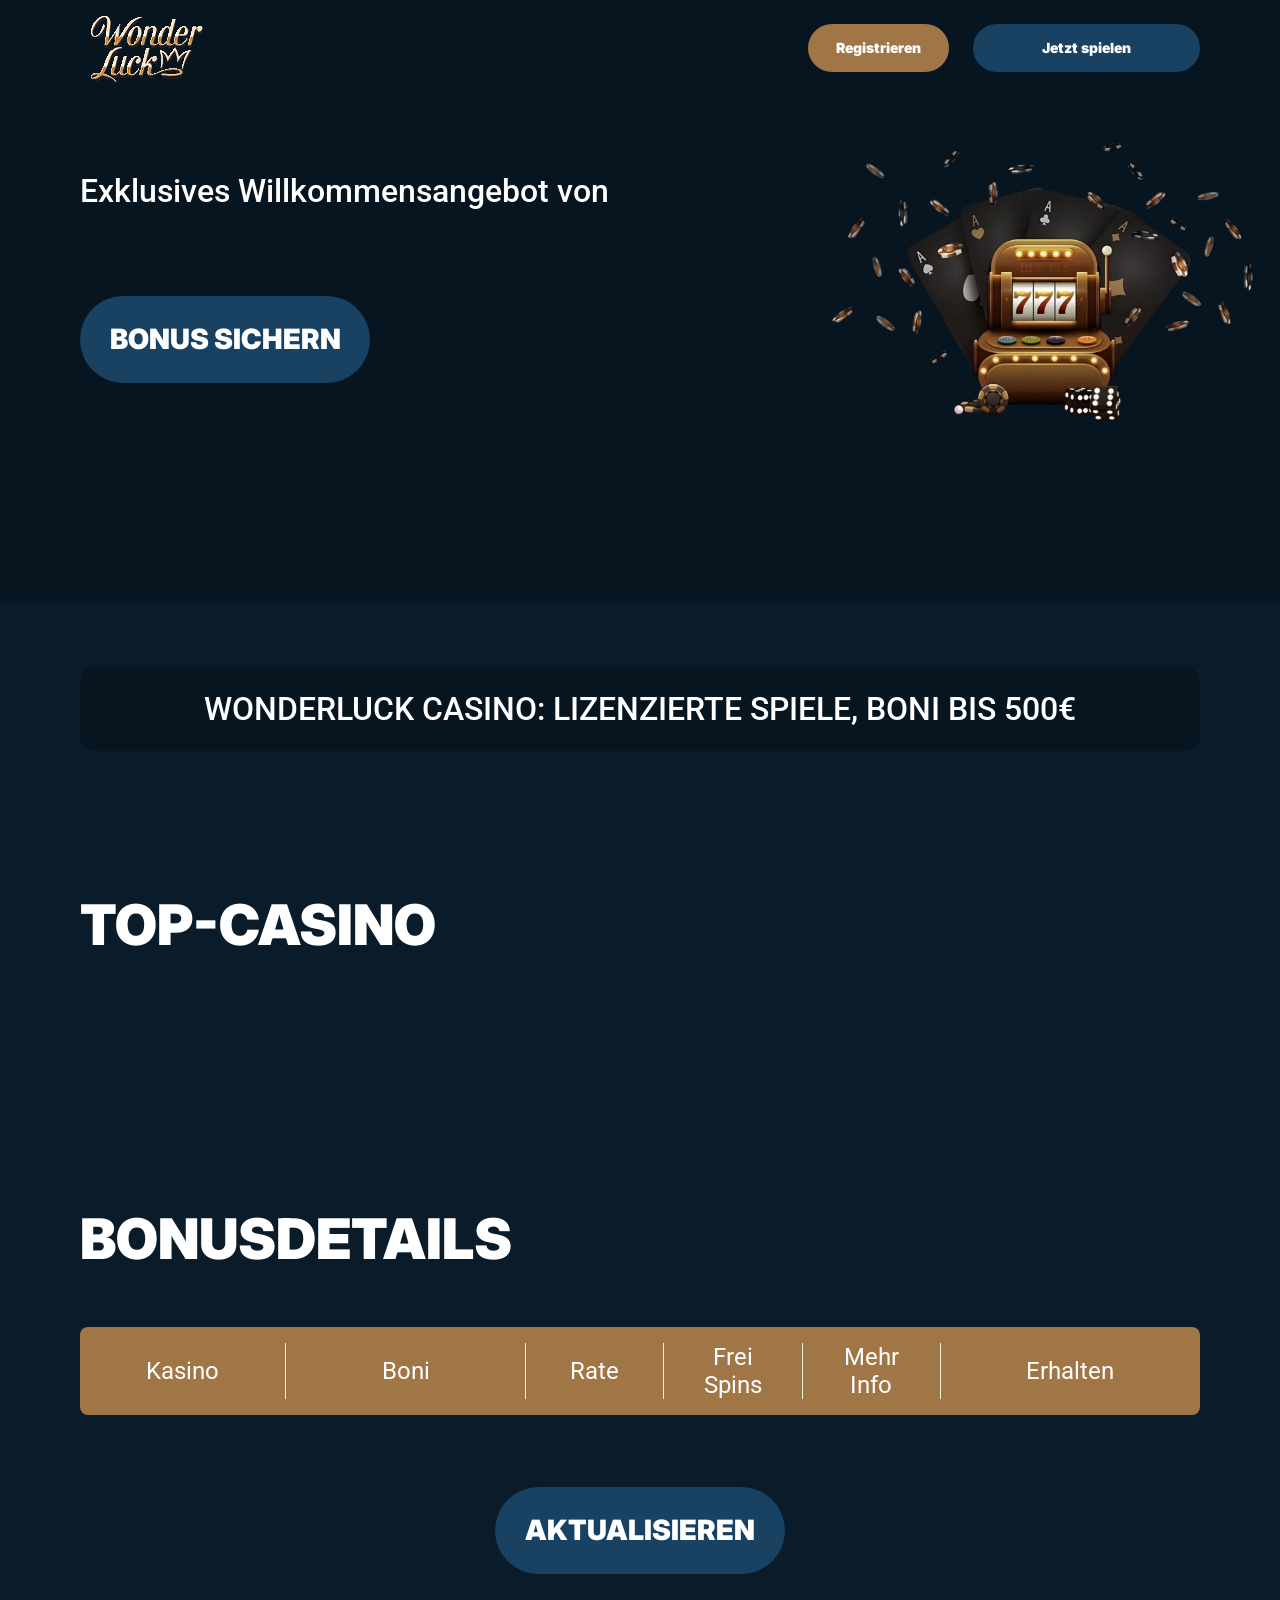
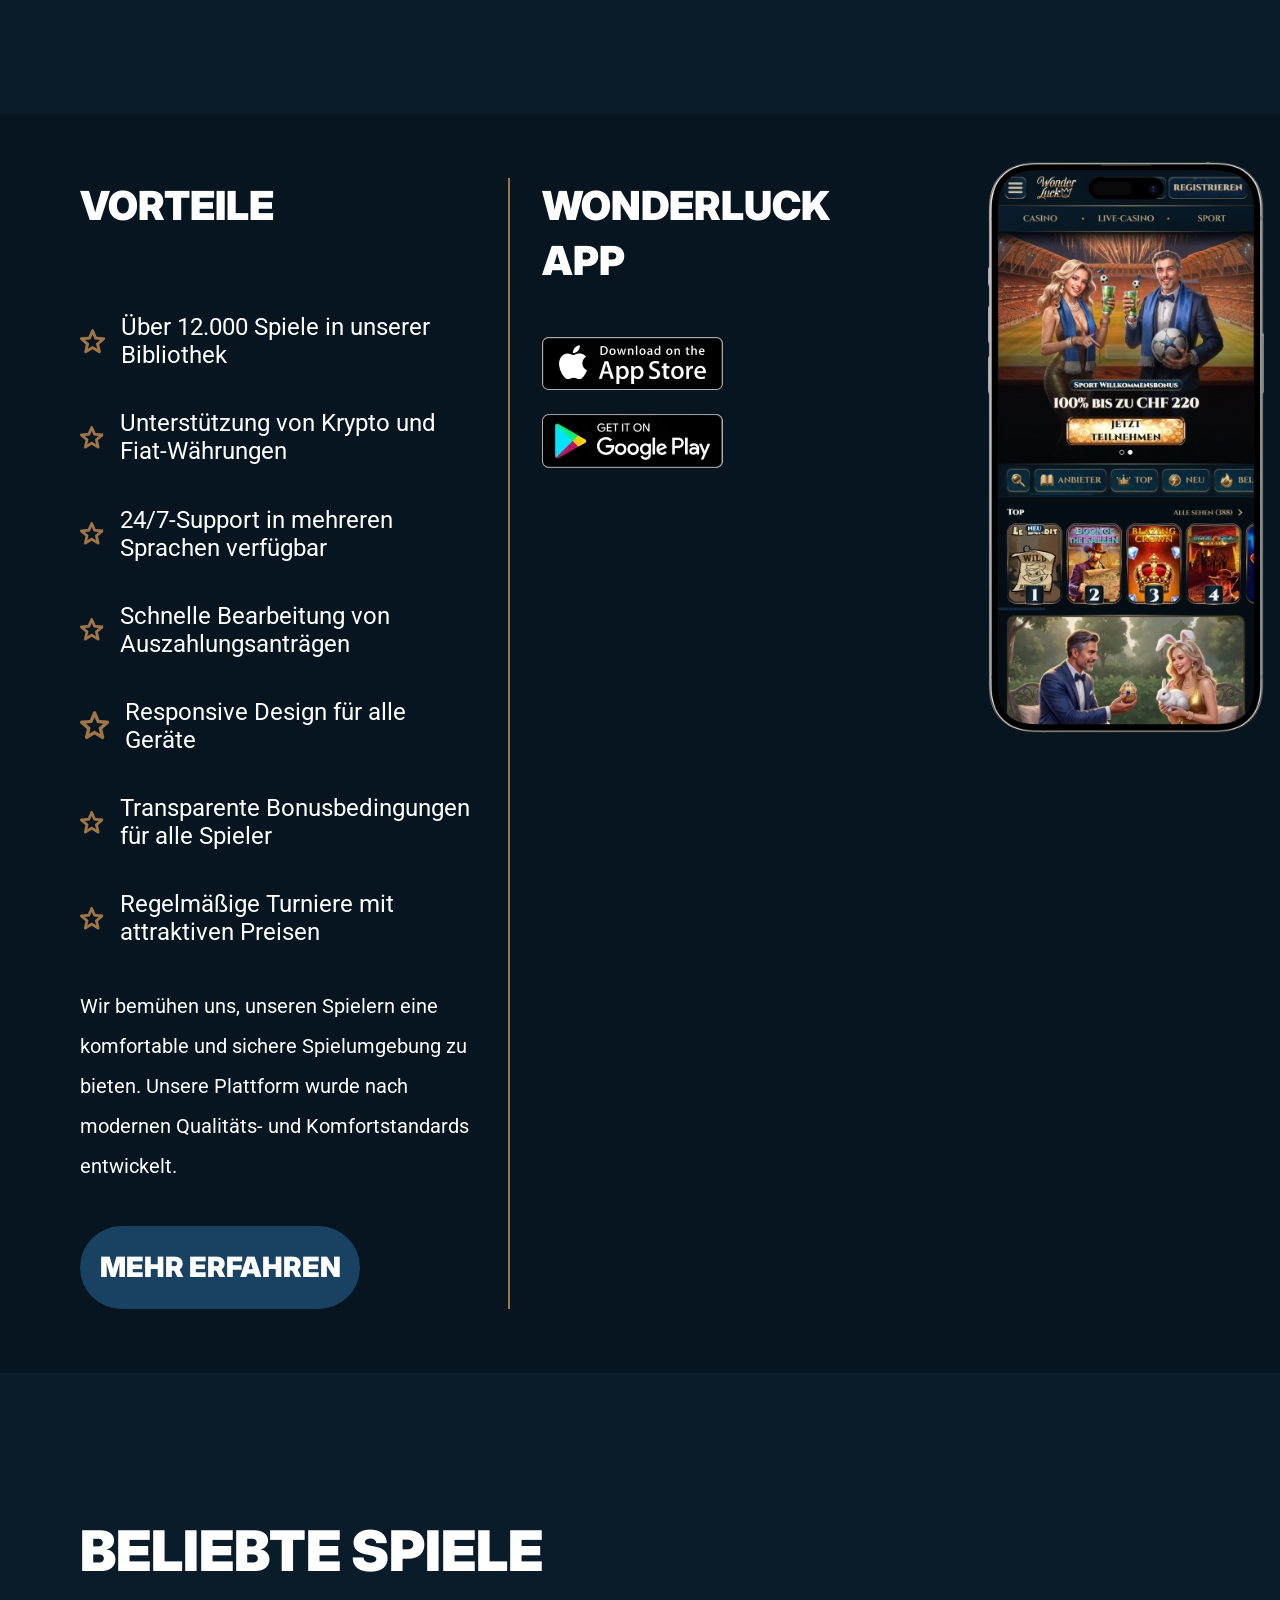
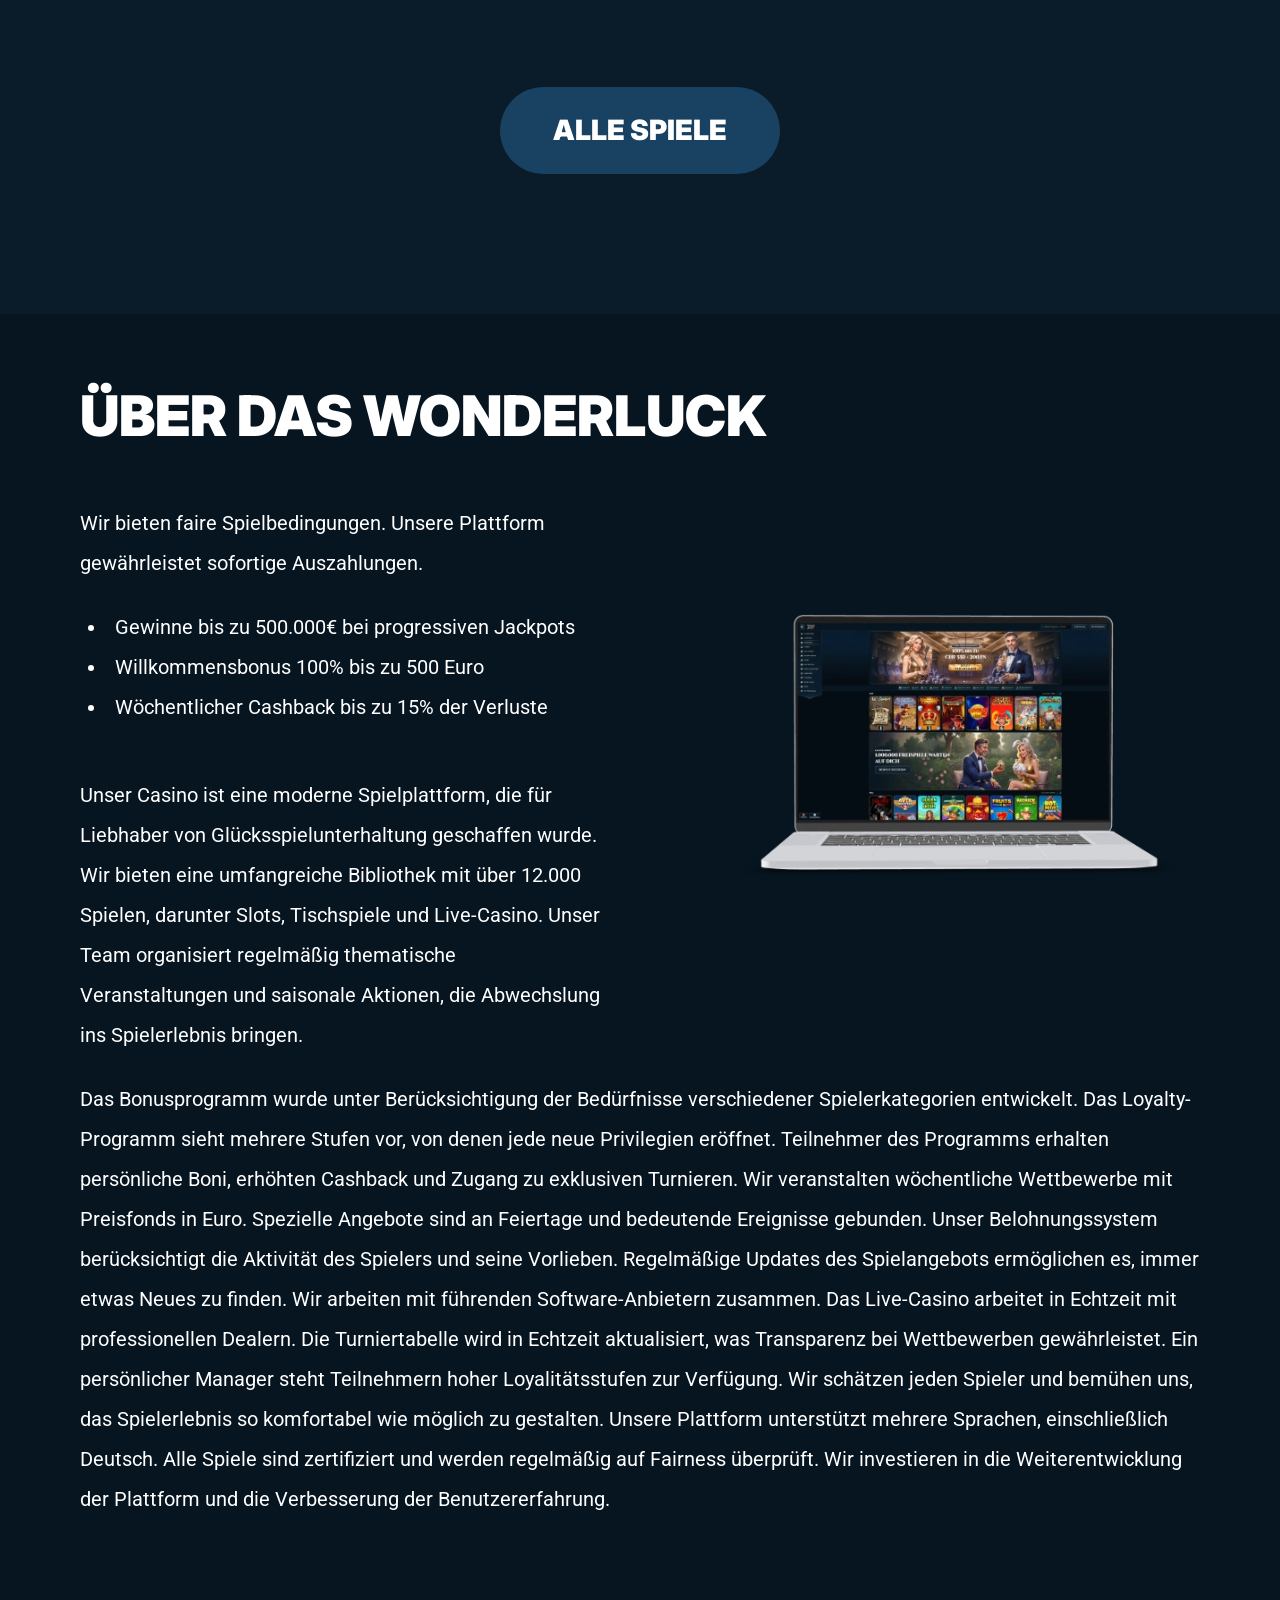
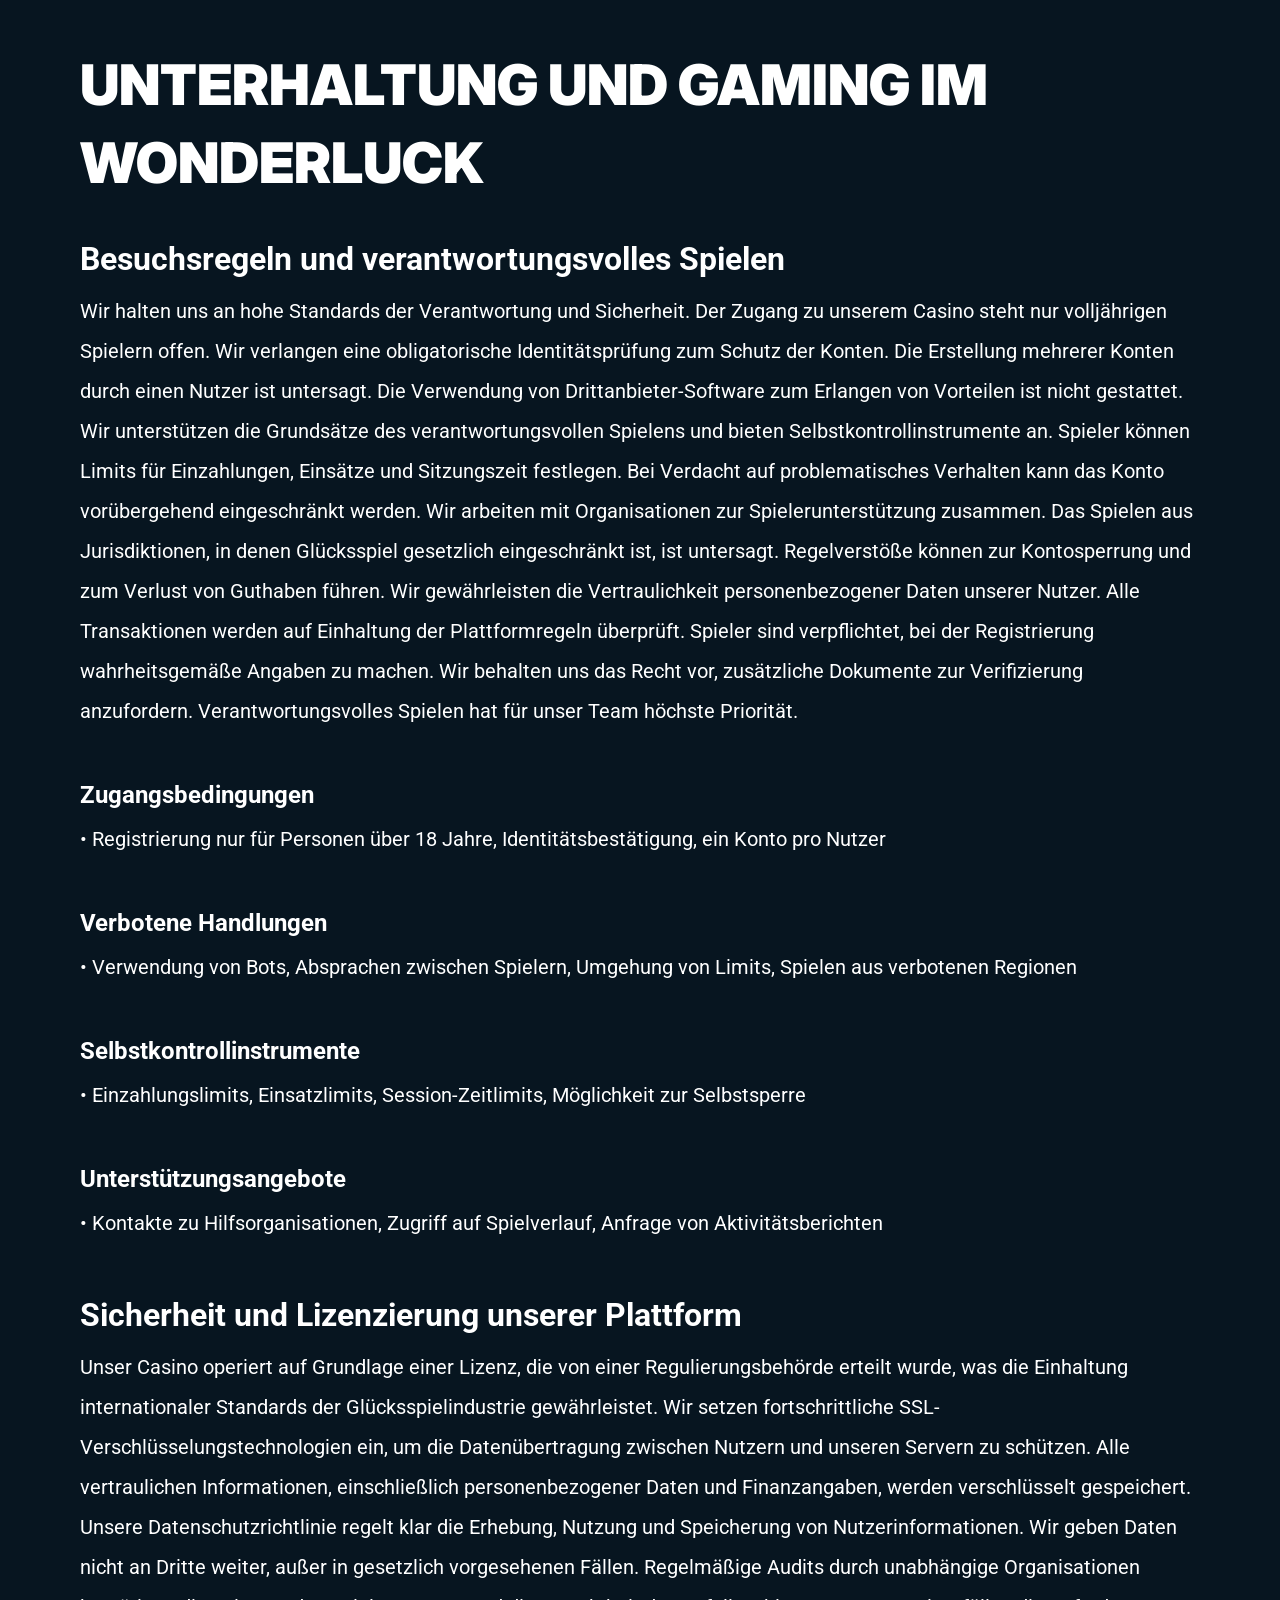
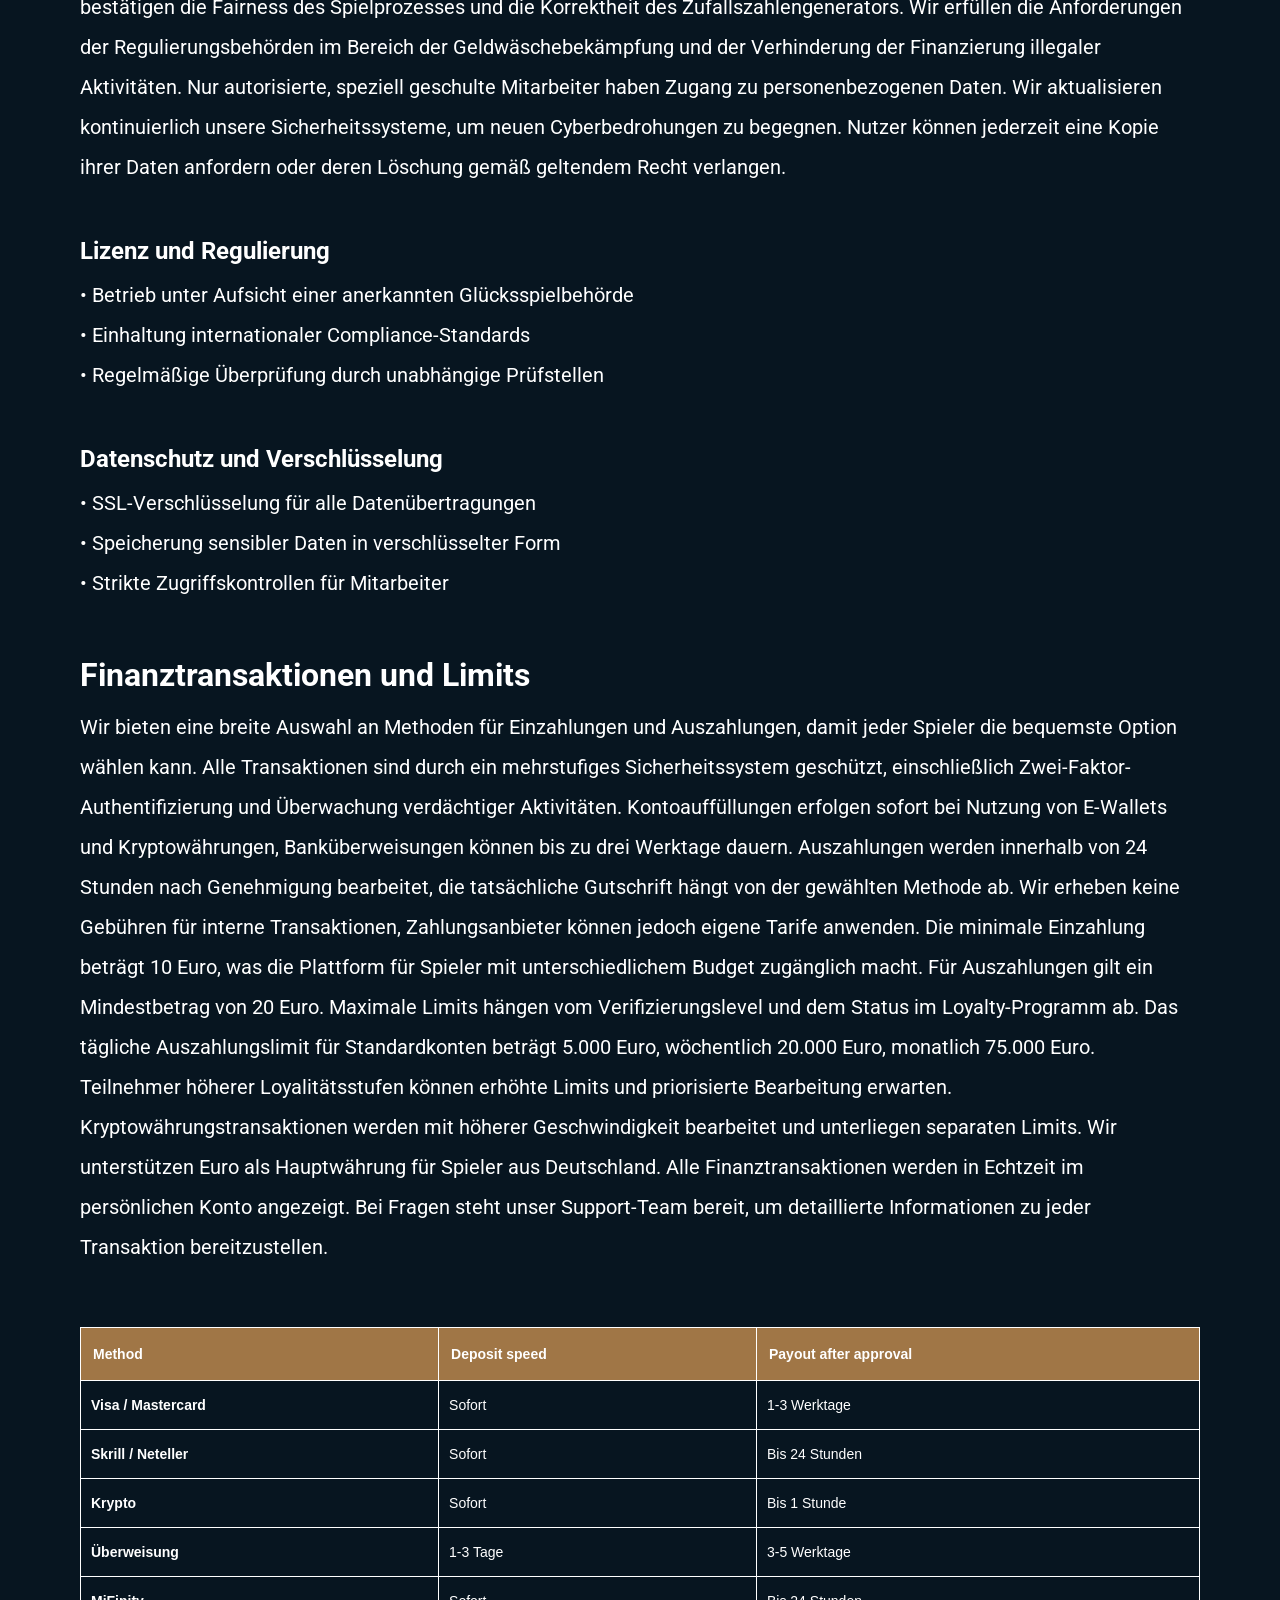
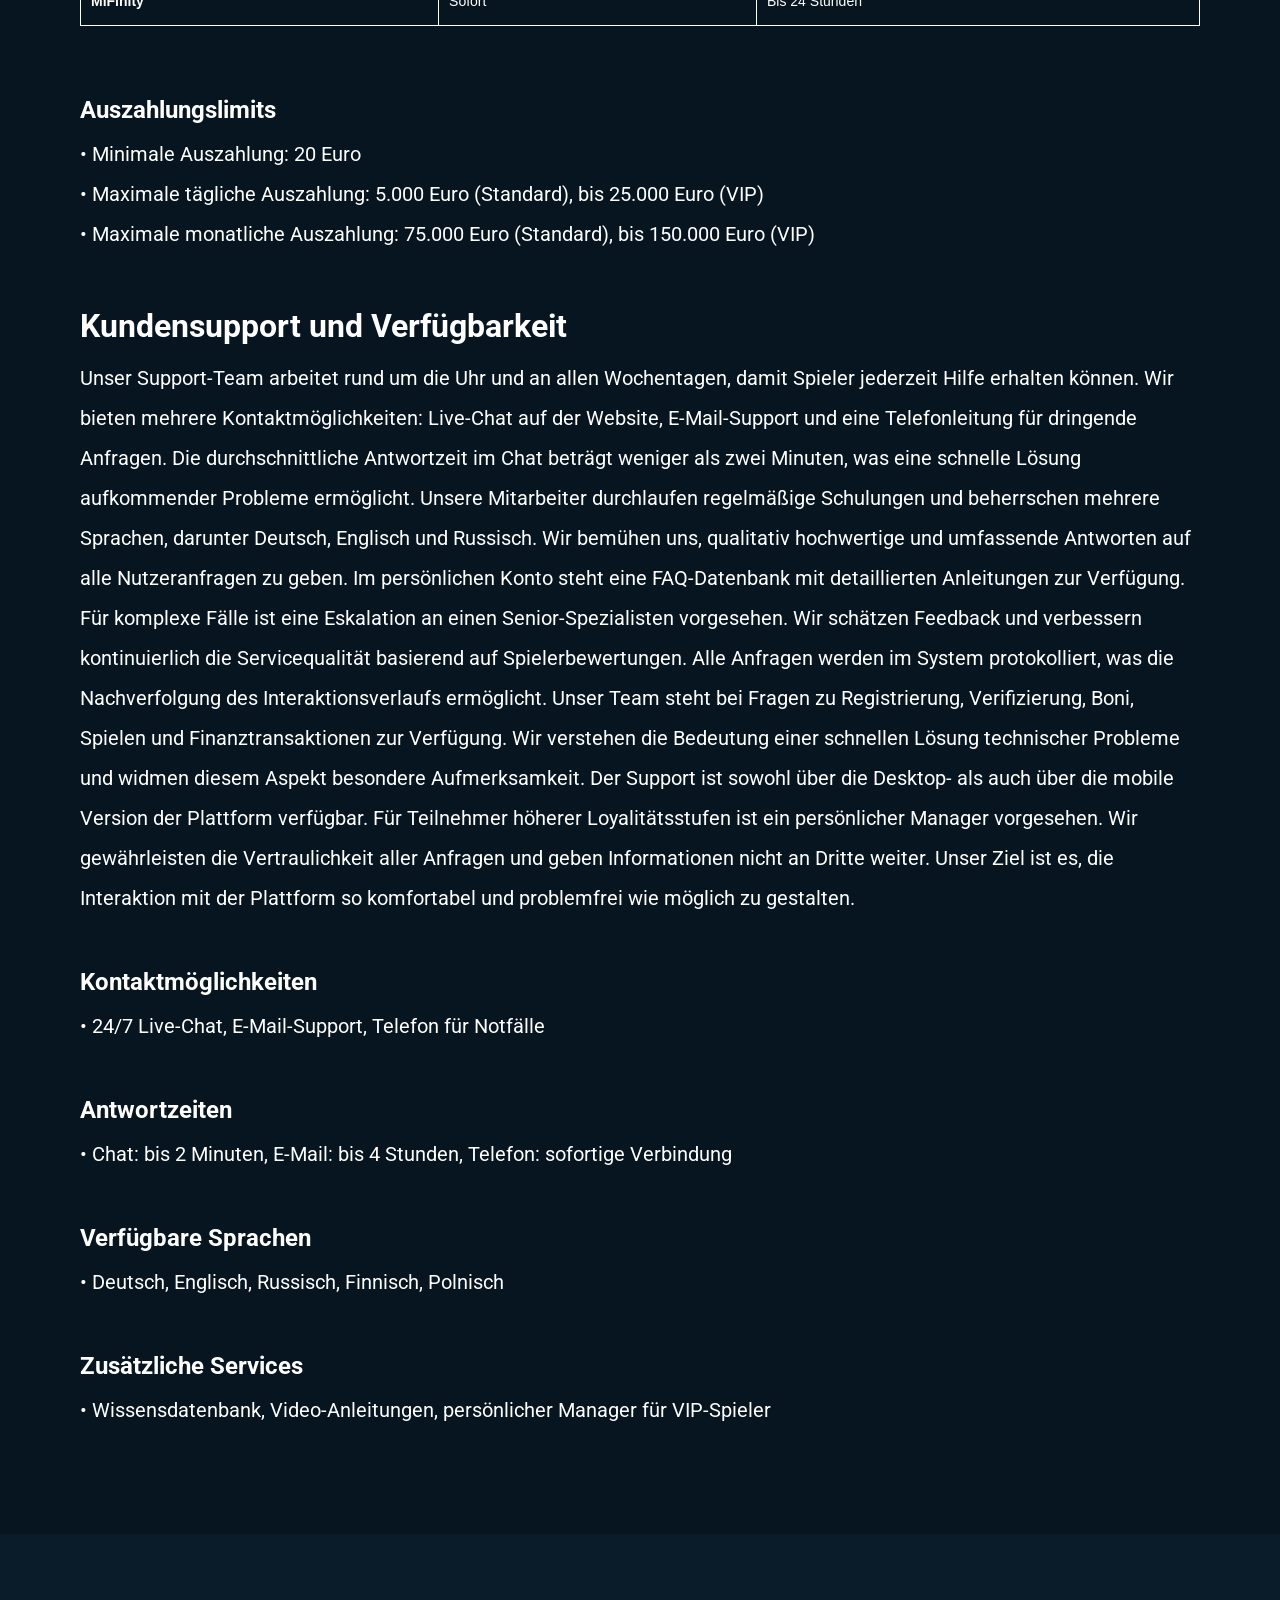
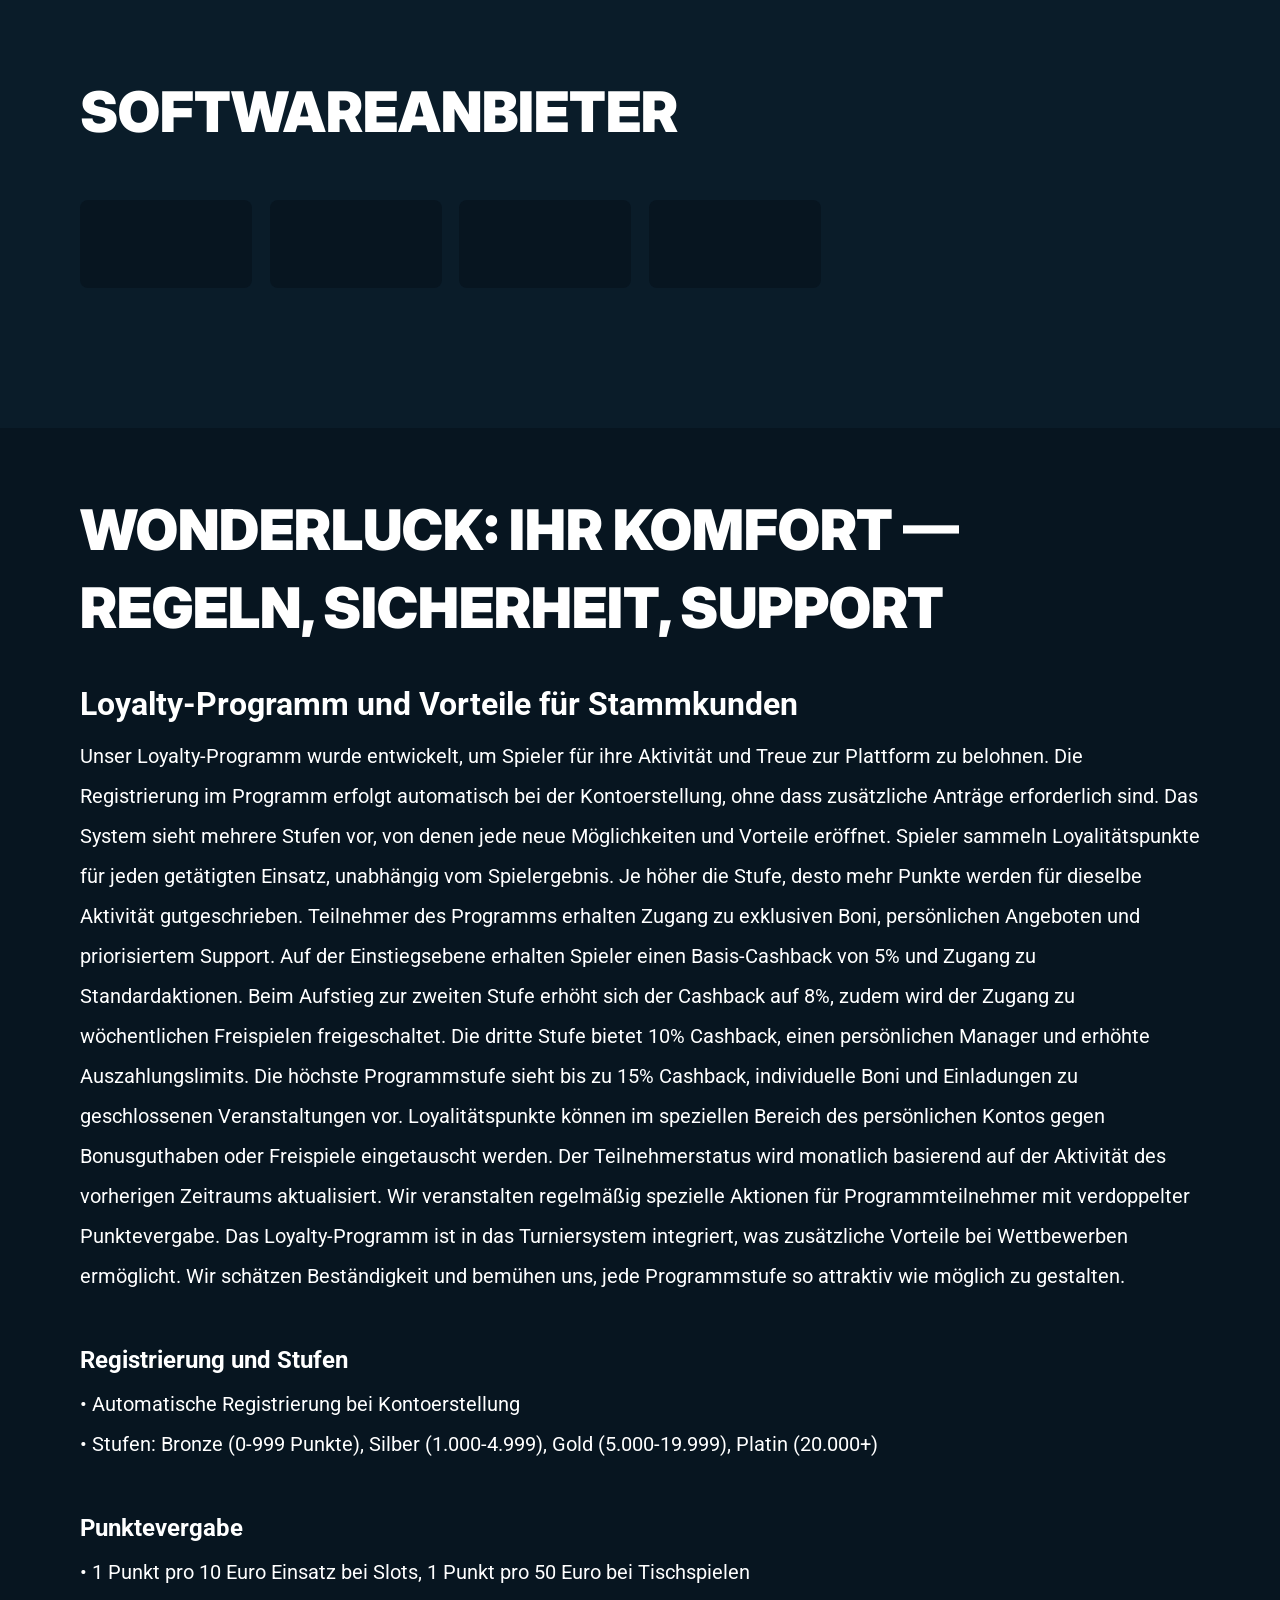
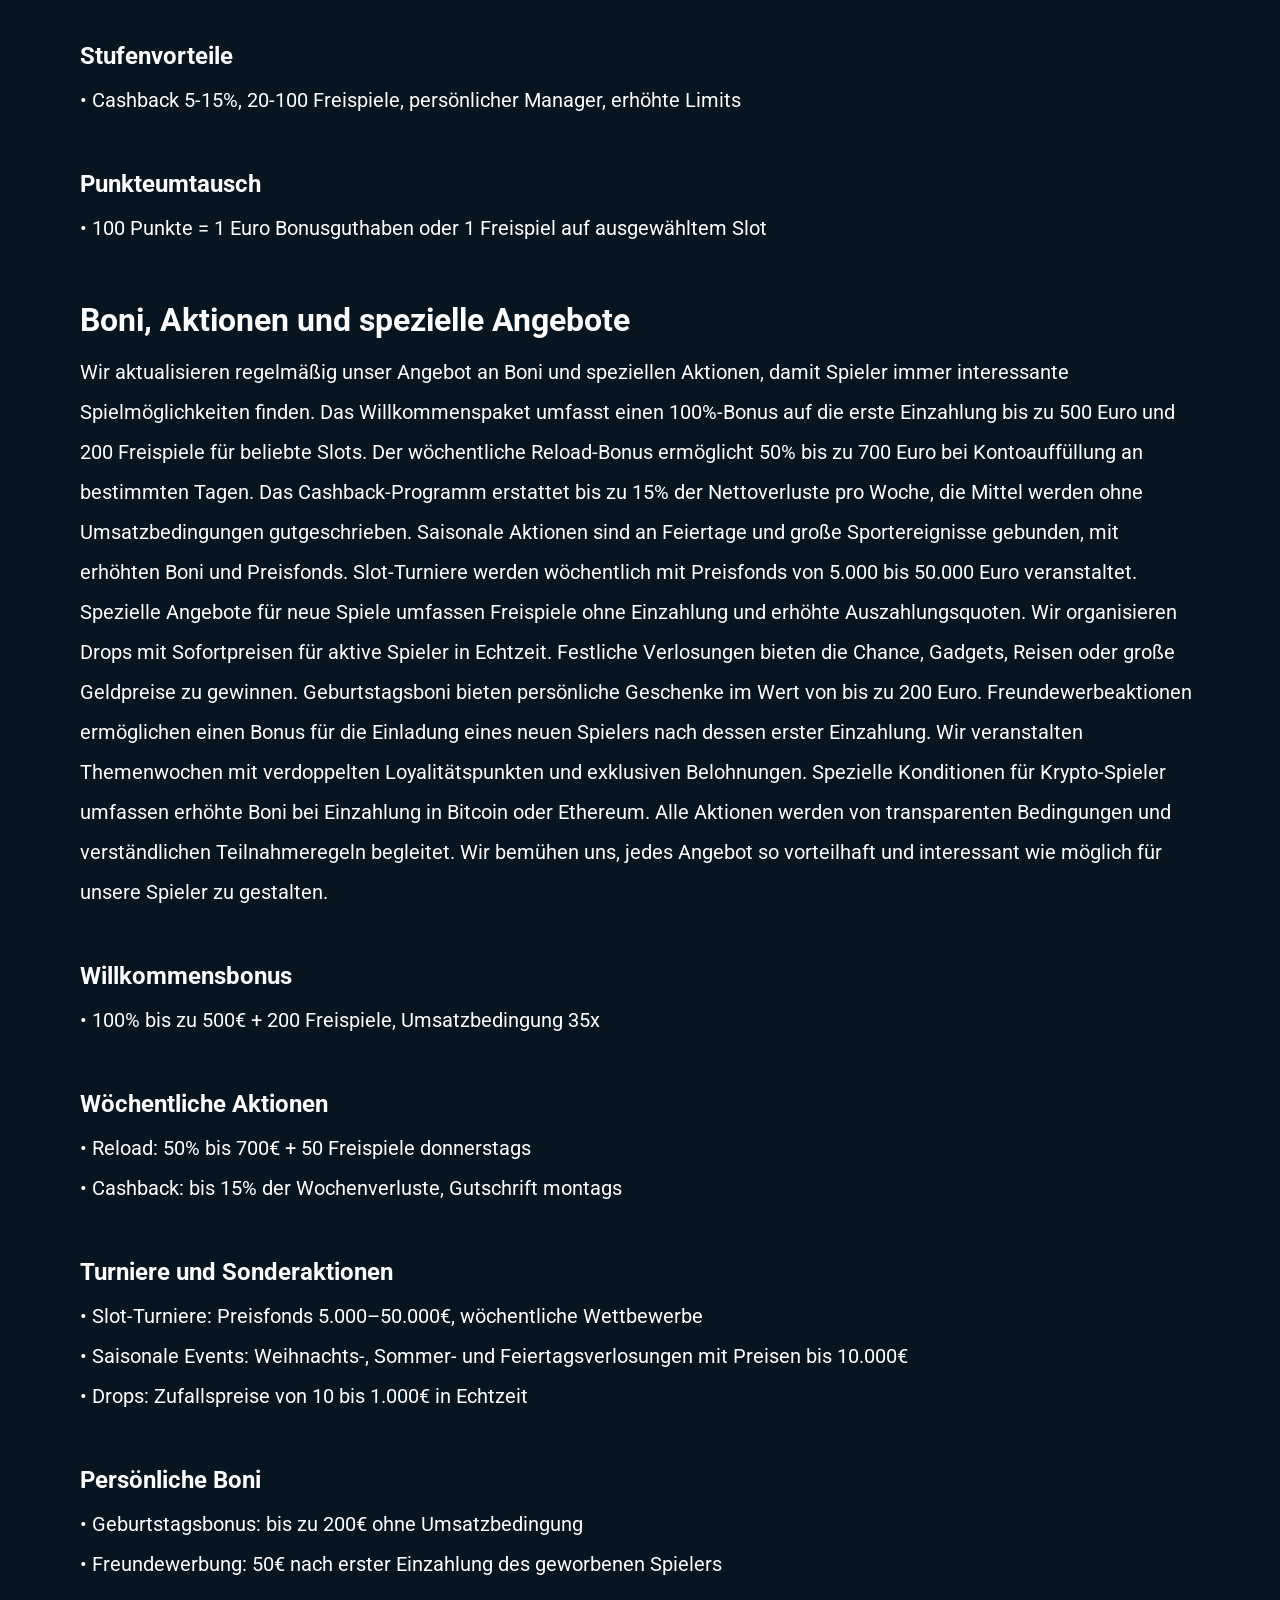
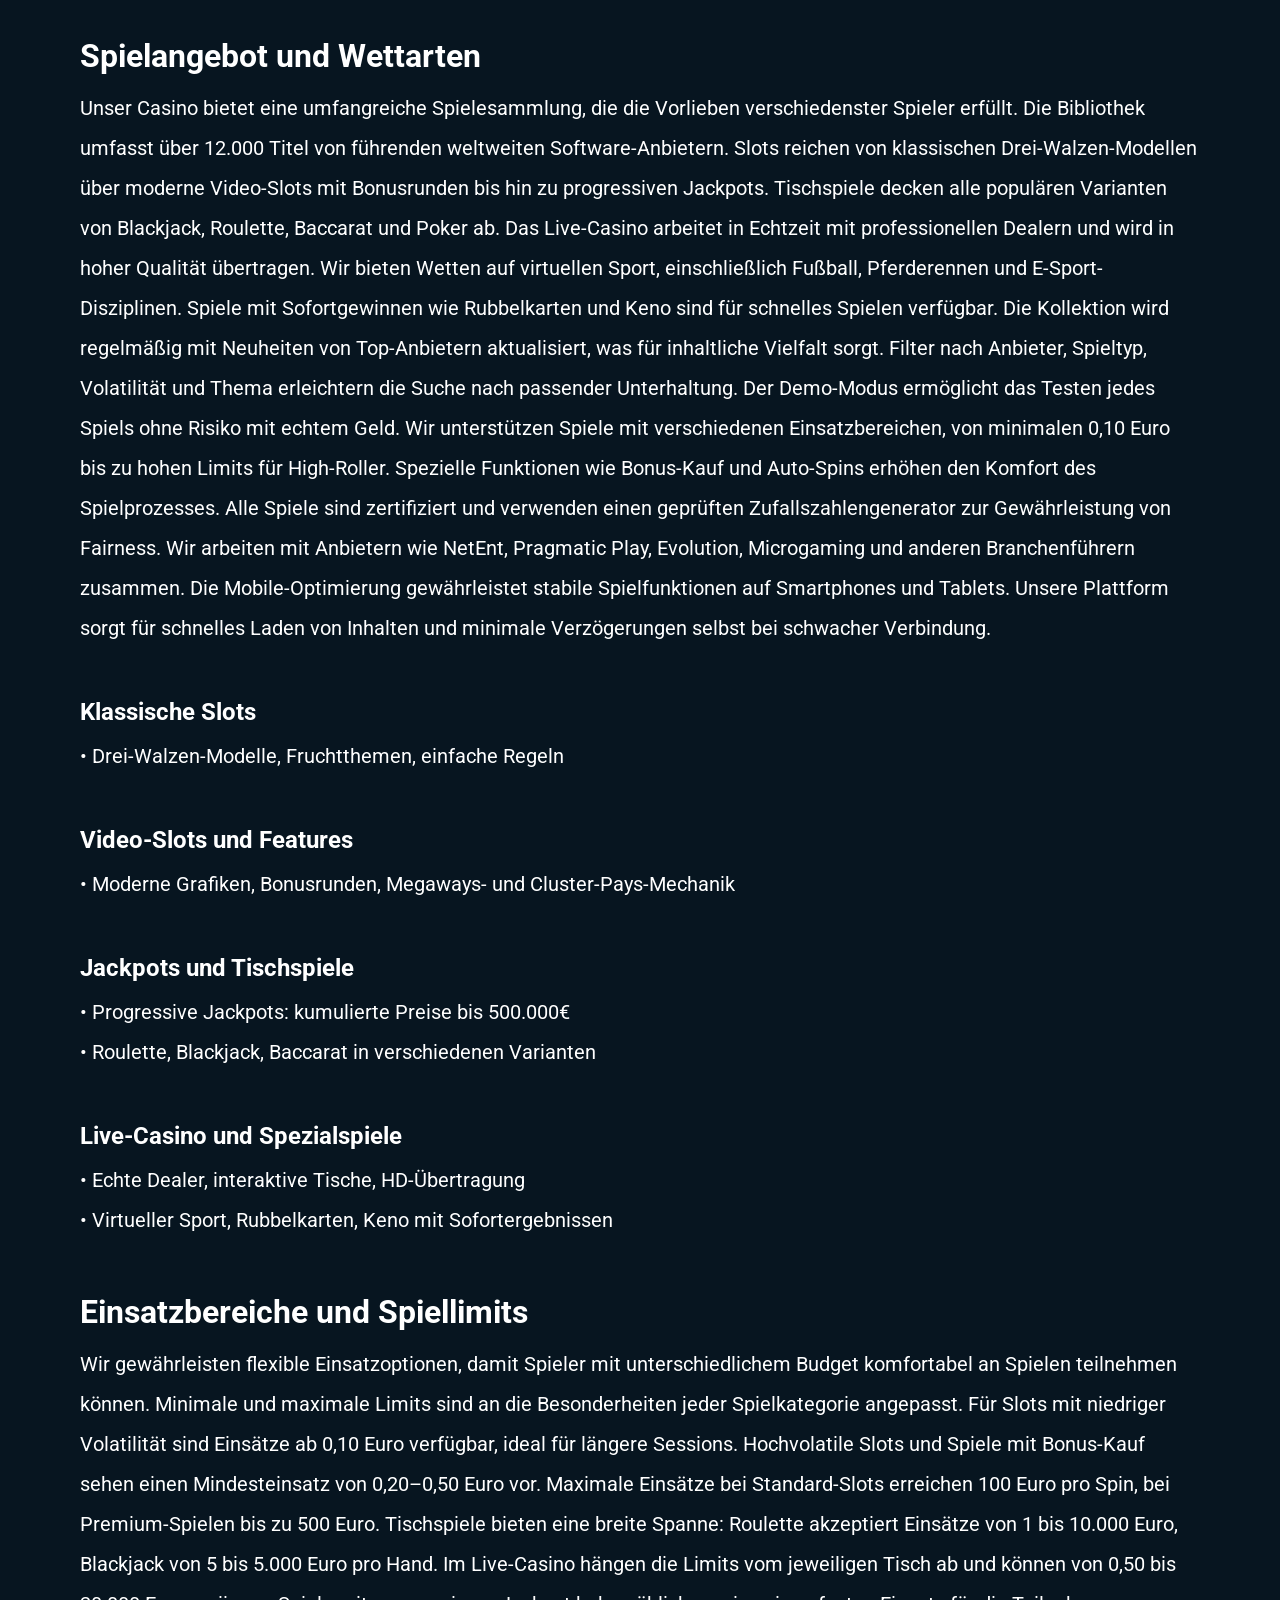
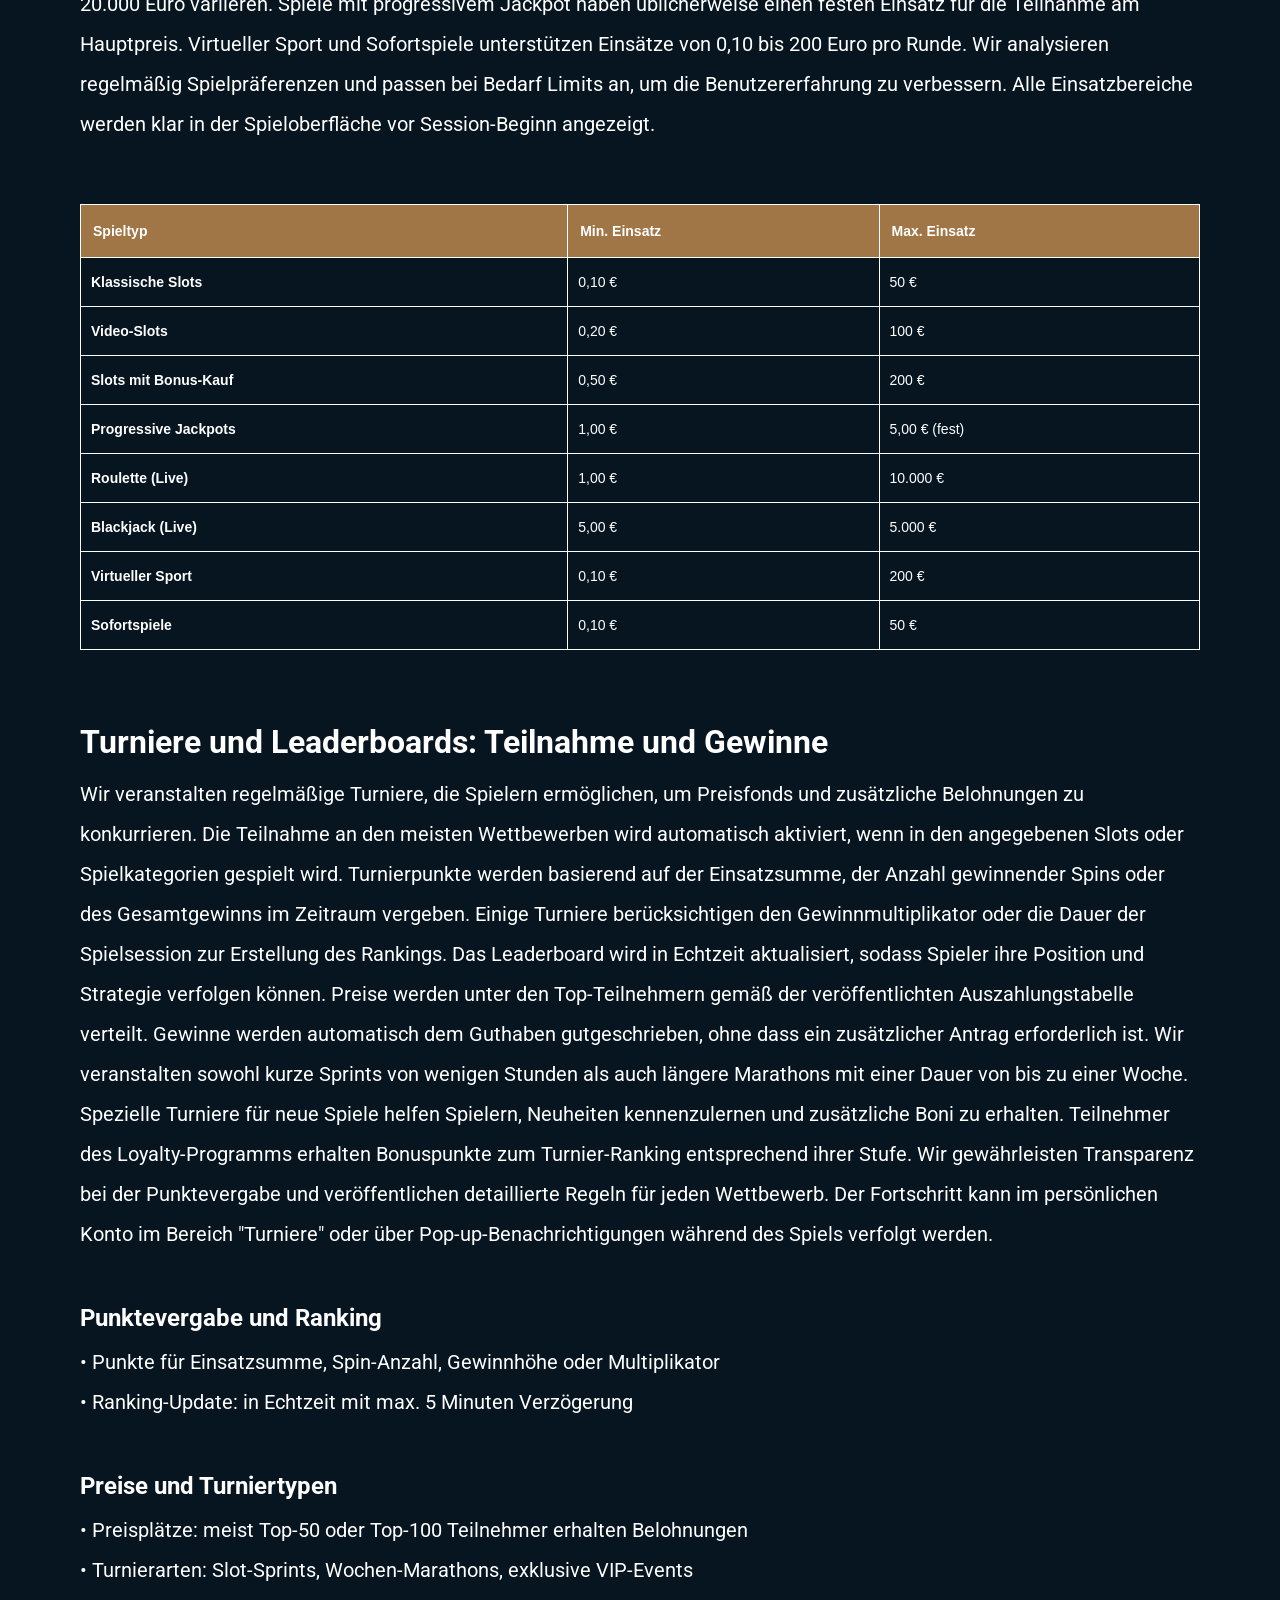
==== index.html @ b124c5d9 "Site update" ====
<!DOCTYPE html>
<html lang="de-DE">

<head>
    <meta charset="utf-8">

    <script src="./index.js"></script>

    <link rel="manifest" href="./manifest.json">

    <link rel="preconnect" href="https://fonts.googleapis.com" />
    <link rel="preconnect" href="https://fonts.gstatic.com" crossorigin />

    <!-- Google Fonts -->
    <link
            href="https://fonts.googleapis.com/css2?family=Inter:wght@300;400;500;600;700&display=swap"
            rel="stylesheet"
    />
    <!-- Google Fonts -->

    <!-- Google Fonts -->
    <link
            href="https://fonts.googleapis.com/css2?family=Roboto:wght@300;400;500;600;700&display=swap"
            rel="stylesheet"
    />

    <meta name="viewport" content="width=device-width, initial-scale=1, minimum-scale=1, maximum-scale=2">
    <link rel="preload" as="image" href="_assets/images/1773316186-logo-12.webp" fetchpriority="high">
    <link rel="stylesheet" href="./normalize.css">
    <link rel="stylesheet" href="./index.css">
    <meta name="theme-color" content="">
    <title>Wonderluck Casino| 12.000+ Slots, 100% Bonus bis 500€, Euro-Auszahlungen</title>
    <meta name="description"
          content=" Offizielle Wonderluck Casino-Website für deutsche Spieler. Unsere Plattform bietet 12.000+ Spiele, Willkommensbonus bis 500€, Unterstützung für Euro und Kryptowährungen, lizenzierten Datenschutz und 24/7-Support.">
    <link rel="canonical" href="https://wonderluck-casino-de.com">
    <meta property="og:title" content="Wonderluck Casino| 12.000+ Slots, 100% Bonus bis 500€, Euro-Auszahlungen">
    <meta property="og:description"
          content=" Offizielle Wonderluck Casino-Website für deutsche Spieler. Unsere Plattform bietet 12.000+ Spiele, Willkommensbonus bis 500€, Unterstützung für Euro und Kryptowährungen, lizenzierten Datenschutz und 24/7-Support.">
    <meta property="og:url" content="https://wonderluck-casino-de.com">
    <meta property="og:site_name" content="Wonderluck Casino| 12.000+ Slots, 100% Bonus bis 500€, Euro-Auszahlungen">
    <meta property="og:locale" content="de-DE">
    <meta property="og:image" content="_assets/images/1773316205-144618-1-1.webp">
    <meta property="og:image:width" content="1200">
    <meta property="og:image:height" content="630">
    <meta property="og:type" content="website">
    <meta name="twitter:card" content="summary_large_image">
    <meta name="twitter:site" content="wonderluck-casino-de.com">
    <meta name="twitter:title" content="Wonderluck Casino| 12.000+ Slots, 100% Bonus bis 500€, Euro-Auszahlungen">
    <meta name="twitter:description"
          content=" Offizielle Wonderluck Casino-Website für deutsche Spieler. Unsere Plattform bietet 12.000+ Spiele, Willkommensbonus bis 500€, Unterstützung für Euro und Kryptowährungen, lizenzierten Datenschutz und 24/7-Support.">
    <meta name="twitter:image" content="_assets/images/1773316205-144618-1-1.webp">
    <meta name="twitter:image:width" content="1200">
    <meta name="twitter:image:height" content="630">
    <link rel="icon" href="_assets/images/1773316211-favicon-56.ico" type="image/x-icon" sizes="16x16">
    <meta name="language" content="de-DE">

    <link rel="apple-touch-icon" href="_assets/images/1773316158-favicon-56.ico" sizes="96x96">
    <link rel="icon" href="_assets/images/1773316158-favicon-56.ico" type="image/webp" sizes="192x192">

    <link rel="preload" href="_assets/images/1773316253-144618-1-1.webp" as="image" fetchpriority="high">

    <link rel="alternate" hreflang="x-default" href="https://wonderluck-casino-de.com" />
    <link rel="alternate" hreflang="de" href="https://wonderluck-casino-de.com" />
</head>

<body>
<svg
        style="display: none"
        xmlns="http://www.w3.org/2000/svg"
        width="1em"
        height="1em"
        viewBox="0 0 256 256"
>
    <symbol id="minus-icon" viewBox="0 0 256 256">
        <path
                fill="#A07646"
                d="M228 128a12 12 0 0 1-12 12H40a12 12 0 0 1 0-24h176a12 12 0 0 1 12 12"
        />
    </symbol>
</svg>

<svg
        style="display: none"
        xmlns="http://www.w3.org/2000/svg"
        width="1em"
        height="1em"
        viewBox="0 0 32 32"
>
    <symbol id="globe-icon" viewBox="0 0 32 32">
        <path
                fill="#184162"
                d="M32.032 16c0-8.501-6.677-15.472-15.072-15.969-0.173-0.019-0.346-0.032-0.523-0.032-0.052 0-0.104 0.005-0.156 0.007-0.093-0.002-0.186-0.007-0.281-0.007-8.84 0-16.032 7.178-16.032 16.001s7.192 16.001 16.032 16.001c0.094 0 0.188-0.006 0.281-0.008 0.052 0.002 0.104 0.008 0.156 0.008 0.176 0 0.349-0.012 0.523-0.032 8.395-0.497 15.072-7.468 15.072-15.969zM29.049 21.151c-0.551-0.16-1.935-0.507-4.377-0.794 0.202-1.381 0.313-2.84 0.313-4.357 0-1.196-0.069-2.354-0.197-3.469 3.094-0.37 4.45-0.835 4.54-0.867l-0.372-1.050c0.695 1.659 1.080 3.478 1.080 5.386 0 1.818-0.352 3.555-0.987 5.151zM8.921 16c0-1.119 0.074-2.212 0.21-3.263 1.621 0.127 3.561 0.222 5.839 0.243v6.939c-2.219 0.021-4.114 0.111-5.709 0.234-0.22-1.319-0.34-2.715-0.34-4.154zM16.967 2.132c2.452 0.711 4.552 4.115 5.492 8.628-1.512 0.12-3.332 0.209-5.492 0.229v-8.857zM14.971 2.156v8.832c-2.136-0.021-3.965-0.109-5.502-0.226 0.96-4.457 3.076-7.836 5.502-8.606zM14.971 21.913l0 7.929c-2.263-0.718-4.256-3.705-5.293-7.719 1.492-0.11 3.253-0.189 5.292-0.21zM16.967 29.868l-0-7.955c2.061 0.020 3.814 0.102 5.288 0.217-1.019 4.067-3 7.076-5.288 7.738zM16.967 19.92l0-6.939c2.291-0.021 4.218-0.118 5.818-0.25 0.131 1.053 0.203 2.147 0.203 3.268 0 1.442-0.116 2.84-0.329 4.16-1.575-0.128-3.462-0.219-5.692-0.24zM28.588 9.81c-0.302 0.094-1.564 0.453-4.094 0.751-0.564-2.998-1.584-5.561-2.91-7.412 3.048 1.325 5.535 3.697 7.005 6.661zM11.213 2.831c-1.632 1.873-2.963 4.568-3.691 7.754-2.265-0.245-3.623-0.534-4.166-0.665 1.585-3.27 4.407-5.836 7.856-7.088zM2.614 11.787c0.385 0.104 1.841 0.467 4.549 0.766-0.155 1.107-0.24 2.26-0.24 3.447 0 1.509 0.136 2.96 0.383 4.334-2.325 0.251-3.755 0.552-4.396 0.706-0.607-1.566-0.944-3.264-0.944-5.041 0-1.467 0.228-2.883 0.649-4.213zM3.784 22.886c0.727-0.154 2.029-0.39 3.956-0.591 0.759 2.803 1.993 5.175 3.473 6.874-3.16-1.148-5.79-3.398-7.429-6.282v0zM21.583 28.849c1.195-1.665 2.14-3.907 2.728-6.525 1.982 0.227 3.226 0.494 3.853 0.652-1.5 2.596-3.808 4.669-6.581 5.873z">
        </path>
    </symbol>
</svg>

<svg width="32" height="31" viewBox="0 0 32 31" fill="none" xmlns="http://www.w3.org/2000/svg">
    <symbol id="star-icon" viewBox="0 0 32 31">
        <path d="M10.0431 24.5932L15.8898 21.0667L21.7365 24.6396L20.2052 17.9577L25.3559 13.5031L18.5811 12.8999L15.8898 6.58913L13.1985 12.8535L6.42371 13.4567L11.5744 17.9577L10.0431 24.5932ZM15.8898 25.4285L8.187 30.0687C7.84672 30.2853 7.49096 30.3781 7.11975 30.3471C6.74853 30.3162 6.42371 30.1925 6.1453 29.9759C5.86688 29.7594 5.65034 29.489 5.49566 29.1648C5.34099 28.8406 5.31005 28.4768 5.40286 28.0734L7.44456 19.3034L0.623417 13.4103C0.314068 13.1319 0.121034 12.8145 0.0443157 12.4581C-0.0324028 12.1017 -0.00951111 11.754 0.112991 11.415C0.235493 11.0759 0.421103 10.7975 0.669819 10.5797C0.918536 10.362 1.25882 10.2227 1.69067 10.1621L10.6927 9.37327L14.1729 1.11366C14.3276 0.742438 14.5676 0.464023 14.8931 0.278414C15.2185 0.0928044 15.5507 0 15.8898 0C16.2288 0 16.5611 0.0928044 16.8865 0.278414C17.2119 0.464023 17.452 0.742438 17.6067 1.11366L21.0869 9.37327L30.0889 10.1621C30.522 10.224 30.8623 10.3632 31.1098 10.5797C31.3572 10.7963 31.5428 11.0747 31.6666 11.415C31.7903 11.7553 31.8138 12.1036 31.7371 12.46C31.6604 12.8163 31.4667 13.1331 31.1562 13.4103L24.335 19.3034L26.3767 28.0734C26.4695 28.4756 26.4386 28.8394 26.2839 29.1648C26.1292 29.4902 25.9127 29.7606 25.6343 29.9759C25.3559 30.1912 25.0311 30.315 24.6598 30.3471C24.2886 30.3793 23.9329 30.2865 23.5926 30.0687L15.8898 25.4285Z" fill="#A07646"/>
    </symbol>
</svg>

<svg
        xmlns="http://www.w3.org/2000/svg"
        width="1em"
        height="1em"
        viewBox="0 0 256 256"
>
    <symbol id="plus-icon" viewBox="0 0 256 256">
        <path
                fill="#A07646"
                d="M228 128a12 12 0 0 1-12 12h-76v76a12 12 0 0 1-24 0v-76H40a12 12 0 0 1 0-24h76V40a12 12 0 0 1 24 0v76h76a12 12 0 0 1 12 12"
        />
    </symbol>
</svg>

<svg
        width="33"
        height="32"
        viewBox="0 0 33 32"
        fill="none"
        xmlns="http://www.w3.org/2000/svg"
>
    <symbol id="play-icon" viewBox="0 0 33 32">
        <path
                d="M16.8334 0.0786133C7.9606 0.0786133 0.767578 7.20678 0.767578 15.9998C0.767578 24.7929 7.9606 31.921 16.8334 31.921C25.7061 31.921 32.8992 24.7929 32.8992 15.9998C32.8992 7.20678 25.7061 0.0786133 16.8334 0.0786133ZM22.3861 16.8438L14.3532 21.8192C14.1907 21.9197 14.0059 21.9703 13.821 21.9703C13.6536 21.9703 13.4859 21.929 13.3342 21.8454C13.015 21.67 12.8169 21.3372 12.8169 20.9752V11.0244C12.8169 10.6625 13.015 10.3296 13.3342 10.1543C13.6533 9.97788 14.0436 9.98857 14.3532 10.1805L22.3861 15.1559C22.6796 15.3381 22.858 15.6568 22.858 15.9998C22.858 16.3428 22.6796 16.6616 22.3861 16.8438Z"
                fill="#184162"
        />
    </symbol>
</svg>

<svg
        width="20"
        height="20"
        viewBox="0 0 20 20"
        fill="none"
        xmlns="http://www.w3.org/2000/svg"
>
    <symbol id="information-outline" viewBox="0 0 20 20">
        <path
                d="M9 7H11V5H9V7ZM10 18C5.59 18 2 14.41 2 10C2 5.59 5.59 2 10 2C14.41 2 18 5.59 18 10C18 14.41 14.41 18 10 18ZM10 0C8.68678 0 7.38642 0.258658 6.17317 0.761205C4.95991 1.26375 3.85752 2.00035 2.92893 2.92893C1.05357 4.8043 0 7.34784 0 10C0 12.6522 1.05357 15.1957 2.92893 17.0711C3.85752 17.9997 4.95991 18.7362 6.17317 19.2388C7.38642 19.7413 8.68678 20 10 20C12.6522 20 15.1957 18.9464 17.0711 17.0711C18.9464 15.1957 20 12.6522 20 10C20 8.68678 19.7413 7.38642 19.2388 6.17317C18.7362 4.95991 17.9997 3.85752 17.0711 2.92893C16.1425 2.00035 15.0401 1.26375 13.8268 0.761205C12.6136 0.258658 11.3132 0 10 0ZM9 15H11V9H9V15Z"
                fill="#ffffff"
        />
    </symbol>
</svg>

<div class="wrapper">
    <header class="header" id="top">
        <div class="headerBlock">
            <div class="headerLogoContainer"><a href="https://wonderluck-casino-de.com" aria-label="Main page"><img class="header__logo logo"
                                                                                                     src="_assets/images/1773316186-logo-12.webp" alt="Wonderluck Logo" /></a></div>
            <ul class="nav__list">
                <li class="nav__item"><a class="nav__link" target="_blank" href="casino.html?id=example-offer-id"
                                         aria-label="Registrieren" id="navSignUp"> Registrieren </a></li>
                <li class="nav__item nav__itemLarge"><a class="nav__link nav__linkLarge" target="_blank"
                                                        href="casino.html?id=example-offer-id" aria-label="Jetzt spielen" id="navPlayNow"> Jetzt spielen </a>
                </li>
            </ul>
        </div>
    </header>
    <main class="main">
        <section class="heroContainer">
            <div class="hero">
                <div class="heroBlock block">
                    <div class="heroGroup">
                        <div class="heroTextGroup">
                            <p class="heroText heroTextDesktop">Exklusives Willkommensangebot von</p>
                            <p class="heroText heroTextMobile">Exklusives Willkommensangebot von</p>
                            <p class="heroText heroTextBonus" id="bonusText"></p>
                        </div><a target="_blank" class="heroLink" id="bonusLink" href="/" aria-label="Spiel starten"><span
                            class="heroButton btn btn--large">Bonus sichern</span></a>
                    </div>
                </div>
            </div>
            <div class="heroUnder">
                <h1 class="heroText heroMainTitle">Wonderluck Casino: Lizenzierte Spiele, Boni bis 500€</h1>
            </div>
        </section>
        <div class="bonusesCircleContainer">
            <section class="topCasino">
                <div class="container">
                    <div class="topCasinoBlock block">
                        <h2 class="topCasinoTitle title"><span>Top-Casino <span id="countryName"></span></span>
                        </h2>
                        <div class="topCasinoGroup" id="casinoCardContainer">
                            <!-- Casino cards will be dynamically inserted here --></div><button
                            class="topCasinoButton btn btn--large" id="showMoreButton"> Alle Casino </button>
                    </div>
                </div>
            </section>
            <section class="bonusDetails" id="bonuses">
                <div class="container">
                    <div class="bonusDetailsBlock block">
                        <h2 class="bonusDetailsTitle title"><span>Bonusdetails</span></h2>
                        <div class="bonusDetailsGroup">
                            <div class="bonusTable">
                                <div class="bogradientContainer">
                                    <div class="bonusTableRow bonusTableHeader">
                                        <div class="bonusTableHead">
                                            <p class="bonusHeaderText bonusHeaderCasino">Kasino</p>
                                        </div>
                                        <div class="bonusTableHead">
                                            <p class="bonusHeaderText bonusDetailsWelcome">Boni</p>
                                        </div>
                                        <div class="bonusTableHead">
                                            <p class="bonusHeaderText">Rate</p>
                                        </div>
                                        <div class="bonusTableHead">
                                            <p class="bonusHeaderText bonusHeaderTextSpins">Frei Spins</p>
                                        </div>
                                        <div class="bonusTableHead">
                                            <p class="bonusHeaderText">Mehr Info</p>
                                        </div>
                                        <div class="bonusTableHead">
                                            <p class="bonusHeaderText bonusClaimBonus">Erhalten</p>
                                        </div>
                                    </div>
                                </div><!-- Bonus rows will be dynamically inserted here -->
                                <div id="bonusTableRows"></div>
                            </div>
                        </div><button class="bonusDetailsButton btn btn--large" id="refreshButton"> Aktualisieren
                    </button>
                    </div>
                </div>
            </section>
        </div>
        <div class="advantagesCircleContainer">
            <section class="advantages">
                <div class="container">
                    <div class="advantagesBlock block">
                        <div class="advantagesDescription">
                            <h2 class="advantagesTitle title">Vorteile</h2>
                            <ul class="advantagesList">
                                <li class="providersGroup"></li>
                                <li class="advantagesItem">
                                    <svg class="advantagesStar" width="30" height="29">
                                        <use href="#star-icon"></use>
                                    </svg>
                                    <p class="advantagesText"> Über 12.000 Spiele in unserer Bibliothek</p>
                                </li>
                                <li class="advantagesItem">
                                    <svg class="advantagesStar" width="30" height="29">
                                        <use href="#star-icon"></use>
                                    </svg>
                                    <p class="advantagesText">Unterstützung von Krypto und Fiat-Währungen</p>
                                </li>
                                <li class="advantagesItem">
                                    <svg class="advantagesStar" width="30" height="29">
                                        <use href="#star-icon"></use>
                                    </svg>
                                    <p class="advantagesText">24/7-Support in mehreren Sprachen verfügbar</p>
                                </li>
                                <li class="advantagesItem">
                                    <svg class="advantagesStar" width="30" height="29">
                                        <use href="#star-icon"></use>
                                    </svg>
                                    <p class="advantagesText">Schnelle Bearbeitung von Auszahlungsanträgen</p>
                                </li>
                                <li class="advantagesItem">
                                    <svg class="advantagesStar" width="30" height="29">
                                        <use href="#star-icon"></use>
                                    </svg>
                                    <p class="advantagesText">Responsive Design für alle Geräte</p>
                                </li>
                                <li class="advantagesItem">
                                    <svg class="advantagesStar" width="30" height="29">
                                        <use href="#star-icon"></use>
                                    </svg>
                                    <p class="advantagesText">Transparente Bonusbedingungen für alle Spieler</p>
                                </li>
                                <li class="advantagesItem">
                                    <svg class="advantagesStar" width="30" height="29">
                                        <use href="#star-icon"></use>
                                    </svg>
                                    <p class="advantagesText">Regelmäßige Turniere mit attraktiven Preisen</p>
                                </li>
                                <li class="providersGroup">Wir bemühen uns, unseren Spielern eine komfortable und sichere Spielumgebung zu bieten. Unsere Plattform wurde nach modernen Qualitäts- und Komfortstandards entwickelt.
</li>
                            </ul><a class="advantagesLink" id="advantagesLink" target="_blank" href="/" aria-label="Mehr erfahren"><span
                                class="advantagesButton btn btn--large">Mehr erfahren</span></a>
                        </div>
                        <div class="advantagesMobile">
                            <h2 class="advantagesTitle title advantagesAppTitle">Wonderluck App</h2><img
                                class="advantagesMobilePhone" src="_assets/images/1773316437-wonder.webp" title="Wonderluck Mobile"
                                alt="Wonderluck App" />
                            <div class="advantagesStoreGroup"><a href="/" id="appStoreLink" aria-label="Play game"
                                                                 target="_blank"><img class="advantagesStore" width="181" height="53"
                                                                                      src="./assets/images/advantages/app-store.webp" alt="iOs App " title="Wonderluck App"/></a><a
                                    href="/" id="googlePlayLink" aria-label="Play game" target="_blank"><img
                                    class="advantagesStore" width="181" height="54"
                                    src="./assets/images/advantages/google-play.webp" alt="android App Wonderluck App" title="Wonderluck App" /></a>
                            </div>
                        </div>
                    </div>
                </div>
            </section>
            <section class="games" id="games">
                <div class="container">
                    <div class="gamesBlock block">
                        <h2 class="gamesTitle title"><span>Beliebte Spiele</span></h2>
                        <div class="gamesGroup" id="gamesContainer"><!-- Games will be dynamically inserted here -->
                        </div><a target="_blank" class="gamesLink" id="allGamesLink" href="/" aria-label="Alle Spiele"><span
                            class="gamesButton btn btn--large">Alle Spiele</span></a>
                    </div>
                </div>
            </section>
        </div>
        <div class="historyCircleContainer">
            <section class="history">
                <div class="container">
                    <div class="historyBlock block">
                        <h2 class="historyTitle title">Über das Wonderluck</h2>
                        <div class="historyGroup">
                            <div class="historyColumn">
                                <div class="historyText">
                                    <p class="historyDescription">Wir bieten faire Spielbedingungen. Unsere Plattform gewährleistet sofortige Auszahlungen.
</p>
                                    <ul class="historyList">
                                        <li class="historyItem">Gewinne bis zu 500.000€ bei progressiven Jackpots</li>
                                        <li class="historyItem">Willkommensbonus 100% bis zu 500 Euro</li>
                                        <li class="historyItem">Wöchentlicher Cashback bis zu 15% der Verluste</li>
                                    </ul>
                                    <p class="historyDescription">Unser Casino ist eine moderne Spielplattform, die für Liebhaber von Glücksspielunterhaltung geschaffen wurde. Wir bieten eine umfangreiche Bibliothek mit über 12.000 Spielen, darunter Slots, Tischspiele und Live-Casino. Unser Team organisiert regelmäßig thematische Veranstaltungen und saisonale Aktionen, die Abwechslung ins Spielerlebnis bringen. 
</p>
                                </div>
                            </div>
                            <div class="historyColumn"><img class="historyImage"
                                                            src="_assets/images/1773316444-mac-wonder-1.webp" alt="History" title="Wonderluck Desktop"/></div>
                        </div>
                        <p class="historyDescription">Das Bonusprogramm wurde unter Berücksichtigung der Bedürfnisse verschiedener Spielerkategorien entwickelt. Das Loyalty-Programm sieht mehrere Stufen vor, von denen jede neue Privilegien eröffnet. Teilnehmer des Programms erhalten persönliche Boni, erhöhten Cashback und Zugang zu exklusiven Turnieren. Wir veranstalten wöchentliche Wettbewerbe mit Preisfonds in Euro. Spezielle Angebote sind an Feiertage und bedeutende Ereignisse gebunden. Unser Belohnungssystem berücksichtigt die Aktivität des Spielers und seine Vorlieben. Regelmäßige Updates des Spielangebots ermöglichen es, immer etwas Neues zu finden. Wir arbeiten mit führenden Software-Anbietern zusammen. Das Live-Casino arbeitet in Echtzeit mit professionellen Dealern. Die Turniertabelle wird in Echtzeit aktualisiert, was Transparenz bei Wettbewerben gewährleistet. Ein persönlicher Manager steht Teilnehmern hoher Loyalitätsstufen zur Verfügung. Wir schätzen jeden Spieler und bemühen uns, das Spielerlebnis so komfortabel wie möglich zu gestalten. Unsere Plattform unterstützt mehrere Sprachen, einschließlich Deutsch. Alle Spiele sind zertifiziert und werden regelmäßig auf Fairness überprüft. Wir investieren in die Weiterentwicklung der Plattform und die Verbesserung der Benutzererfahrung.</p>
                    </div>
                </div>
            </section>
        </div>
        <div class="historyCircleContainer">
            <section class="history">
                <div class="container">
                    <div class="historyBlock block">
                        <h2 class="historyTitle title">Unterhaltung und Gaming im Wonderluck</h2>
                        <div class="historyDescription"><h3 style = "font-weight: bold;font-size: 32px;">
Besuchsregeln und verantwortungsvolles Spielen
</h3>
<p>
Wir halten uns an hohe Standards der Verantwortung und Sicherheit. Der Zugang zu unserem Casino steht nur volljährigen Spielern offen. Wir verlangen eine obligatorische Identitätsprüfung zum Schutz der Konten. Die Erstellung mehrerer Konten durch einen Nutzer ist untersagt. Die Verwendung von Drittanbieter-Software zum Erlangen von Vorteilen ist nicht gestattet. Wir unterstützen die Grundsätze des verantwortungsvollen Spielens und bieten Selbstkontrollinstrumente an. Spieler können Limits für Einzahlungen, Einsätze und Sitzungszeit festlegen. Bei Verdacht auf problematisches Verhalten kann das Konto vorübergehend eingeschränkt werden. Wir arbeiten mit Organisationen zur Spielerunterstützung zusammen. Das Spielen aus Jurisdiktionen, in denen Glücksspiel gesetzlich eingeschränkt ist, ist untersagt. Regelverstöße können zur Kontosperrung und zum Verlust von Guthaben führen. Wir gewährleisten die Vertraulichkeit personenbezogener Daten unserer Nutzer. Alle Transaktionen werden auf Einhaltung der Plattformregeln überprüft. Spieler sind verpflichtet, bei der Registrierung wahrheitsgemäße Angaben zu machen. Wir behalten uns das Recht vor, zusätzliche Dokumente zur Verifizierung anzufordern. Verantwortungsvolles Spielen hat für unser Team höchste Priorität.
</p>
<br>
<h4 style = "font-weight: bold; font-size: 24px;">
Zugangsbedingungen
</h4>
<ul>
<li>• Registrierung nur für Personen über 18 Jahre, Identitätsbestätigung, ein Konto pro Nutzer</li>
</ul><br>
<h4 style = "font-weight: bold; font-size: 24px;">
Verbotene Handlungen
</h4>
<ul>
<li>• Verwendung von Bots, Absprachen zwischen Spielern, Umgehung von Limits, Spielen aus verbotenen Regionen</li>
</ul><br>
<h4 style = "font-weight: bold; font-size: 24px;">
Selbstkontrollinstrumente
</h4>
<ul>
<li>• Einzahlungslimits, Einsatzlimits, Session-Zeitlimits, Möglichkeit zur Selbstsperre</li>
</ul><br>
<h4 style = "font-weight: bold; font-size: 24px;">
Unterstützungsangebote
</h4>
<ul>
<li>• Kontakte zu Hilfsorganisationen, Zugriff auf Spielverlauf, Anfrage von Aktivitätsberichten</li>
</ul><br>

<h3 style = "font-weight: bold;font-size: 32px;">
Sicherheit und Lizenzierung unserer Plattform
</h3>
<p>
Unser Casino operiert auf Grundlage einer Lizenz, die von einer Regulierungsbehörde erteilt wurde, was die Einhaltung internationaler Standards der Glücksspielindustrie gewährleistet. Wir setzen fortschrittliche SSL-Verschlüsselungstechnologien ein, um die Datenübertragung zwischen Nutzern und unseren Servern zu schützen. Alle vertraulichen Informationen, einschließlich personenbezogener Daten und Finanzangaben, werden verschlüsselt gespeichert. Unsere Datenschutzrichtlinie regelt klar die Erhebung, Nutzung und Speicherung von Nutzerinformationen. Wir geben Daten nicht an Dritte weiter, außer in gesetzlich vorgesehenen Fällen. Regelmäßige Audits durch unabhängige Organisationen bestätigen die Fairness des Spielprozesses und die Korrektheit des Zufallszahlengenerators. Wir erfüllen die Anforderungen der Regulierungsbehörden im Bereich der Geldwäschebekämpfung und der Verhinderung der Finanzierung illegaler Aktivitäten. Nur autorisierte, speziell geschulte Mitarbeiter haben Zugang zu personenbezogenen Daten. Wir aktualisieren kontinuierlich unsere Sicherheitssysteme, um neuen Cyberbedrohungen zu begegnen. Nutzer können jederzeit eine Kopie ihrer Daten anfordern oder deren Löschung gemäß geltendem Recht verlangen.
</p>
<br>
<h4 style = "font-weight: bold; font-size: 24px;">
Lizenz und Regulierung
</h4>
<ul>
<li>• Betrieb unter Aufsicht einer anerkannten Glücksspielbehörde</li>
<li>• Einhaltung internationaler Compliance-Standards</li>
<li>• Regelmäßige Überprüfung durch unabhängige Prüfstellen</li>
</ul><br>
<h4 style = "font-weight: bold; font-size: 24px;">
Datenschutz und Verschlüsselung
</h4>
<ul>
<li>• SSL-Verschlüsselung für alle Datenübertragungen</li>
<li>• Speicherung sensibler Daten in verschlüsselter Form</li>
<li>• Strikte Zugriffskontrollen für Mitarbeiter</li>
</ul><br>

<h3 style = "font-weight: bold;font-size: 32px;">
Finanztransaktionen und Limits
</h3>
<p>
Wir bieten eine breite Auswahl an Methoden für Einzahlungen und Auszahlungen, damit jeder Spieler die bequemste Option wählen kann. Alle Transaktionen sind durch ein mehrstufiges Sicherheitssystem geschützt, einschließlich Zwei-Faktor-Authentifizierung und Überwachung verdächtiger Aktivitäten. Kontoauffüllungen erfolgen sofort bei Nutzung von E-Wallets und Kryptowährungen, Banküberweisungen können bis zu drei Werktage dauern. Auszahlungen werden innerhalb von 24 Stunden nach Genehmigung bearbeitet, die tatsächliche Gutschrift hängt von der gewählten Methode ab. Wir erheben keine Gebühren für interne Transaktionen, Zahlungsanbieter können jedoch eigene Tarife anwenden. Die minimale Einzahlung beträgt 10 Euro, was die Plattform für Spieler mit unterschiedlichem Budget zugänglich macht. Für Auszahlungen gilt ein Mindestbetrag von 20 Euro. Maximale Limits hängen vom Verifizierungslevel und dem Status im Loyalty-Programm ab. Das tägliche Auszahlungslimit für Standardkonten beträgt 5.000 Euro, wöchentlich 20.000 Euro, monatlich 75.000 Euro. Teilnehmer höherer Loyalitätsstufen können erhöhte Limits und priorisierte Bearbeitung erwarten. Kryptowährungstransaktionen werden mit höherer Geschwindigkeit bearbeitet und unterliegen separaten Limits. Wir unterstützen Euro als Hauptwährung für Spieler aus Deutschland. Alle Finanztransaktionen werden in Echtzeit im persönlichen Konto angezeigt. Bei Fragen steht unser Support-Team bereit, um detaillierte Informationen zu jeder Transaktion bereitzustellen.
</p>
<br>
<table style="width: 100%; border-collapse: collapse; margin: 20px auto; font-family: sans-serif; color: #ffffff;font-size:14px">
<thead>
<tr style="background-color: #A07646;">
<th style="border: 1px solid #ffffff; padding: 12px; text-align: left; color: #ffffff; font-weight: bold;">Method</th>
<th style="border: 1px solid #ffffff; padding: 12px; text-align: left; color: #ffffff; font-weight: bold;">Deposit speed</th>
<th style="border: 1px solid #ffffff; padding: 12px; text-align: left; color: #ffffff; font-weight: bold;">Payout after approval</th>
</tr>
</thead>
<tbody>
<tr>
<td style="border: 1px solid #ffffff; padding: 10px;"><strong>Visa / Mastercard</strong></td>
<td style="border: 1px solid #ffffff; padding: 10px;">Sofort</td>
<td style="border: 1px solid #ffffff; padding: 10px;">1-3 Werktage</td>
</tr>
<tr>
<td style="border: 1px solid #ffffff; padding: 10px;"><strong>Skrill / Neteller</strong></td>
<td style="border: 1px solid #ffffff; padding: 10px;">Sofort</td>
<td style="border: 1px solid #ffffff; padding: 10px;">Bis 24 Stunden</td>
</tr>
<tr>
<td style="border: 1px solid #ffffff; padding: 10px;"><strong>Krypto</strong></td>
<td style="border: 1px solid #ffffff; padding: 10px;">Sofort</td>
<td style="border: 1px solid #ffffff; padding: 10px;">Bis 1 Stunde</td>
</tr>
<tr>
<td style="border: 1px solid #ffffff; padding: 10px;"><strong>Überweisung</strong></td>
<td style="border: 1px solid #ffffff; padding: 10px;">1-3 Tage</td>
<td style="border: 1px solid #ffffff; padding: 10px;">3-5 Werktage</td>
</tr>
<tr>
<td style="border: 1px solid #ffffff; padding: 10px;"><strong>MiFinity</strong></td>
<td style="border: 1px solid #ffffff; padding: 10px;">Sofort</td>
<td style="border: 1px solid #ffffff; padding: 10px;">Bis 24 Stunden</td>
</tr>
</tbody>
</table>
<br>
<h4 style = "font-weight: bold; font-size: 24px;">
Auszahlungslimits
</h4>
<ul>
<li>• Minimale Auszahlung: 20 Euro</li>
<li>• Maximale tägliche Auszahlung: 5.000 Euro (Standard), bis 25.000 Euro (VIP)</li>
<li>• Maximale monatliche Auszahlung: 75.000 Euro (Standard), bis 150.000 Euro (VIP)</li>
</ul><br>

<h3 style = "font-weight: bold;font-size: 32px;">
Kundensupport und Verfügbarkeit
</h3>
<p>
Unser Support-Team arbeitet rund um die Uhr und an allen Wochentagen, damit Spieler jederzeit Hilfe erhalten können. Wir bieten mehrere Kontaktmöglichkeiten: Live-Chat auf der Website, E-Mail-Support und eine Telefonleitung für dringende Anfragen. Die durchschnittliche Antwortzeit im Chat beträgt weniger als zwei Minuten, was eine schnelle Lösung aufkommender Probleme ermöglicht. Unsere Mitarbeiter durchlaufen regelmäßige Schulungen und beherrschen mehrere Sprachen, darunter Deutsch, Englisch und Russisch. Wir bemühen uns, qualitativ hochwertige und umfassende Antworten auf alle Nutzeranfragen zu geben. Im persönlichen Konto steht eine FAQ-Datenbank mit detaillierten Anleitungen zur Verfügung. Für komplexe Fälle ist eine Eskalation an einen Senior-Spezialisten vorgesehen. Wir schätzen Feedback und verbessern kontinuierlich die Servicequalität basierend auf Spielerbewertungen. Alle Anfragen werden im System protokolliert, was die Nachverfolgung des Interaktionsverlaufs ermöglicht. Unser Team steht bei Fragen zu Registrierung, Verifizierung, Boni, Spielen und Finanztransaktionen zur Verfügung. Wir verstehen die Bedeutung einer schnellen Lösung technischer Probleme und widmen diesem Aspekt besondere Aufmerksamkeit. Der Support ist sowohl über die Desktop- als auch über die mobile Version der Plattform verfügbar. Für Teilnehmer höherer Loyalitätsstufen ist ein persönlicher Manager vorgesehen. Wir gewährleisten die Vertraulichkeit aller Anfragen und geben Informationen nicht an Dritte weiter. Unser Ziel ist es, die Interaktion mit der Plattform so komfortabel und problemfrei wie möglich zu gestalten.
</p>
<br>
<h4 style = "font-weight: bold; font-size: 24px;">
Kontaktmöglichkeiten
</h4>
<ul>
<li>• 24/7 Live-Chat, E-Mail-Support, Telefon für Notfälle</li>
</ul><br>
<h4 style = "font-weight: bold; font-size: 24px;">
Antwortzeiten
</h4>
<ul>
<li>• Chat: bis 2 Minuten, E-Mail: bis 4 Stunden, Telefon: sofortige Verbindung</li>
</ul><br>
<h4 style = "font-weight: bold; font-size: 24px;">
Verfügbare Sprachen
</h4>
<ul>
<li>• Deutsch, Englisch, Russisch, Finnisch, Polnisch</li>
</ul><br>
<h4 style = "font-weight: bold; font-size: 24px;">
Zusätzliche Services
</h4>
<ul>
<li>• Wissensdatenbank, Video-Anleitungen, persönlicher Manager für VIP-Spieler</li>
</ul><br>
</div>
                    </div>
                </div>
            </section>
        </div>


        <section class="">
            <div class="container">
                <div class="sprovidersBlock block">
                    <h2 class="sprovidersTitle title"> Softwareanbieter </h2>
                    <div class="sprovidersGroup" id="providersContainer">
                        <!-- Provider images will be dynamically inserted here --></div>
                </div>
            </div>
        </section>

        <div class="historyCircleContainer">
            <section class="history">
                <div class="container">
                    <div class="historyBlock block">
                        <h2 class="historyTitle title">Wonderluck: Ihr Komfort — Regeln, Sicherheit, Support</h2>
                        <div class="historyDescription"><h3 style = "font-weight: bold;font-size: 32px;">
Loyalty-Programm und Vorteile für Stammkunden
</h3>
<p>
Unser Loyalty-Programm wurde entwickelt, um Spieler für ihre Aktivität und Treue zur Plattform zu belohnen. Die Registrierung im Programm erfolgt automatisch bei der Kontoerstellung, ohne dass zusätzliche Anträge erforderlich sind. Das System sieht mehrere Stufen vor, von denen jede neue Möglichkeiten und Vorteile eröffnet. Spieler sammeln Loyalitätspunkte für jeden getätigten Einsatz, unabhängig vom Spielergebnis. Je höher die Stufe, desto mehr Punkte werden für dieselbe Aktivität gutgeschrieben. Teilnehmer des Programms erhalten Zugang zu exklusiven Boni, persönlichen Angeboten und priorisiertem Support. Auf der Einstiegsebene erhalten Spieler einen Basis-Cashback von 5% und Zugang zu Standardaktionen. Beim Aufstieg zur zweiten Stufe erhöht sich der Cashback auf 8%, zudem wird der Zugang zu wöchentlichen Freispielen freigeschaltet. Die dritte Stufe bietet 10% Cashback, einen persönlichen Manager und erhöhte Auszahlungslimits. Die höchste Programmstufe sieht bis zu 15% Cashback, individuelle Boni und Einladungen zu geschlossenen Veranstaltungen vor. Loyalitätspunkte können im speziellen Bereich des persönlichen Kontos gegen Bonusguthaben oder Freispiele eingetauscht werden. Der Teilnehmerstatus wird monatlich basierend auf der Aktivität des vorherigen Zeitraums aktualisiert. Wir veranstalten regelmäßig spezielle Aktionen für Programmteilnehmer mit verdoppelter Punktevergabe. Das Loyalty-Programm ist in das Turniersystem integriert, was zusätzliche Vorteile bei Wettbewerben ermöglicht. Wir schätzen Beständigkeit und bemühen uns, jede Programmstufe so attraktiv wie möglich zu gestalten.
</p>
<br>
<h4 style = "font-weight: bold; font-size: 24px;">
Registrierung und Stufen
</h4>
<ul>
<li>• Automatische Registrierung bei Kontoerstellung</li>
<li>• Stufen: Bronze (0-999 Punkte), Silber (1.000-4.999), Gold (5.000-19.999), Platin (20.000+)</li>
</ul><br>
<h4 style = "font-weight: bold; font-size: 24px;">
Punktevergabe
</h4>
<ul>
<li>• 1 Punkt pro 10 Euro Einsatz bei Slots, 1 Punkt pro 50 Euro bei Tischspielen</li>
</ul><br>
<h4 style = "font-weight: bold; font-size: 24px;">
Stufenvorteile
</h4>
<ul>
<li>• Cashback 5-15%, 20-100 Freispiele, persönlicher Manager, erhöhte Limits</li>
</ul><br>
<h4 style = "font-weight: bold; font-size: 24px;">
Punkteumtausch
</h4>
<ul>
<li>• 100 Punkte = 1 Euro Bonusguthaben oder 1 Freispiel auf ausgewähltem Slot</li>
</ul><br>

<h3 style = "font-weight: bold;font-size: 32px;">
Boni, Aktionen und spezielle Angebote
</h3>
<p>
Wir aktualisieren regelmäßig unser Angebot an Boni und speziellen Aktionen, damit Spieler immer interessante Spielmöglichkeiten finden. Das Willkommenspaket umfasst einen 100%-Bonus auf die erste Einzahlung bis zu 500 Euro und 200 Freispiele für beliebte Slots. Der wöchentliche Reload-Bonus ermöglicht 50% bis zu 700 Euro bei Kontoauffüllung an bestimmten Tagen. Das Cashback-Programm erstattet bis zu 15% der Nettoverluste pro Woche, die Mittel werden ohne Umsatzbedingungen gutgeschrieben. Saisonale Aktionen sind an Feiertage und große Sportereignisse gebunden, mit erhöhten Boni und Preisfonds. Slot-Turniere werden wöchentlich mit Preisfonds von 5.000 bis 50.000 Euro veranstaltet. Spezielle Angebote für neue Spiele umfassen Freispiele ohne Einzahlung und erhöhte Auszahlungsquoten. Wir organisieren Drops mit Sofortpreisen für aktive Spieler in Echtzeit. Festliche Verlosungen bieten die Chance, Gadgets, Reisen oder große Geldpreise zu gewinnen. Geburtstagsboni bieten persönliche Geschenke im Wert von bis zu 200 Euro. Freundewerbeaktionen ermöglichen einen Bonus für die Einladung eines neuen Spielers nach dessen erster Einzahlung. Wir veranstalten Themenwochen mit verdoppelten Loyalitätspunkten und exklusiven Belohnungen. Spezielle Konditionen für Krypto-Spieler umfassen erhöhte Boni bei Einzahlung in Bitcoin oder Ethereum. Alle Aktionen werden von transparenten Bedingungen und verständlichen Teilnahmeregeln begleitet. Wir bemühen uns, jedes Angebot so vorteilhaft und interessant wie möglich für unsere Spieler zu gestalten.
</p>
<br>
<h4 style = "font-weight: bold; font-size: 24px;">
Willkommensbonus
</h4>
<ul>
<li>• 100% bis zu 500€ + 200 Freispiele, Umsatzbedingung 35x</li>
</ul><br>
<h4 style = "font-weight: bold; font-size: 24px;">
Wöchentliche Aktionen
</h4>
<ul>
<li>• Reload: 50% bis 700€ + 50 Freispiele donnerstags</li>
<li>• Cashback: bis 15% der Wochenverluste, Gutschrift montags</li>
</ul><br>
<h4 style = "font-weight: bold; font-size: 24px;">
Turniere und Sonderaktionen
</h4>
<ul>
<li>• Slot-Turniere: Preisfonds 5.000–50.000€, wöchentliche Wettbewerbe</li>
<li>• Saisonale Events: Weihnachts-, Sommer- und Feiertagsverlosungen mit Preisen bis 10.000€</li>
<li>• Drops: Zufallspreise von 10 bis 1.000€ in Echtzeit</li>
</ul><br>
<h4 style = "font-weight: bold; font-size: 24px;">
Persönliche Boni
</h4>
<ul>
<li>• Geburtstagsbonus: bis zu 200€ ohne Umsatzbedingung</li>
<li>• Freundewerbung: 50€ nach erster Einzahlung des geworbenen Spielers</li>
</ul><br>

<h3 style = "font-weight: bold;font-size: 32px;">
Spielangebot und Wettarten
</h3>
<p>
Unser Casino bietet eine umfangreiche Spielesammlung, die die Vorlieben verschiedenster Spieler erfüllt. Die Bibliothek umfasst über 12.000 Titel von führenden weltweiten Software-Anbietern. Slots reichen von klassischen Drei-Walzen-Modellen über moderne Video-Slots mit Bonusrunden bis hin zu progressiven Jackpots. Tischspiele decken alle populären Varianten von Blackjack, Roulette, Baccarat und Poker ab. Das Live-Casino arbeitet in Echtzeit mit professionellen Dealern und wird in hoher Qualität übertragen. Wir bieten Wetten auf virtuellen Sport, einschließlich Fußball, Pferderennen und E-Sport-Disziplinen. Spiele mit Sofortgewinnen wie Rubbelkarten und Keno sind für schnelles Spielen verfügbar. Die Kollektion wird regelmäßig mit Neuheiten von Top-Anbietern aktualisiert, was für inhaltliche Vielfalt sorgt. Filter nach Anbieter, Spieltyp, Volatilität und Thema erleichtern die Suche nach passender Unterhaltung. Der Demo-Modus ermöglicht das Testen jedes Spiels ohne Risiko mit echtem Geld. Wir unterstützen Spiele mit verschiedenen Einsatzbereichen, von minimalen 0,10 Euro bis zu hohen Limits für High-Roller. Spezielle Funktionen wie Bonus-Kauf und Auto-Spins erhöhen den Komfort des Spielprozesses. Alle Spiele sind zertifiziert und verwenden einen geprüften Zufallszahlengenerator zur Gewährleistung von Fairness. Wir arbeiten mit Anbietern wie NetEnt, Pragmatic Play, Evolution, Microgaming und anderen Branchenführern zusammen. Die Mobile-Optimierung gewährleistet stabile Spielfunktionen auf Smartphones und Tablets. Unsere Plattform sorgt für schnelles Laden von Inhalten und minimale Verzögerungen selbst bei schwacher Verbindung.
</p>
<br>
<h4 style = "font-weight: bold; font-size: 24px;">
Klassische Slots
</h4>
<ul>
<li>• Drei-Walzen-Modelle, Fruchtthemen, einfache Regeln</li>
</ul><br>
<h4 style = "font-weight: bold; font-size: 24px;">
Video-Slots und Features
</h4>
<ul>
<li>• Moderne Grafiken, Bonusrunden, Megaways- und Cluster-Pays-Mechanik</li>
</ul><br>
<h4 style = "font-weight: bold; font-size: 24px;">
Jackpots und Tischspiele
</h4>
<ul>
<li>• Progressive Jackpots: kumulierte Preise bis 500.000€</li>
<li>• Roulette, Blackjack, Baccarat in verschiedenen Varianten</li>
</ul><br>
<h4 style = "font-weight: bold; font-size: 24px;">
Live-Casino und Spezialspiele
</h4>
<ul>
<li>• Echte Dealer, interaktive Tische, HD-Übertragung</li>
<li>• Virtueller Sport, Rubbelkarten, Keno mit Sofortergebnissen</li>
</ul><br>

<h3 style = "font-weight: bold;font-size: 32px;">
Einsatzbereiche und Spiellimits
</h3>
<p>
Wir gewährleisten flexible Einsatzoptionen, damit Spieler mit unterschiedlichem Budget komfortabel an Spielen teilnehmen können. Minimale und maximale Limits sind an die Besonderheiten jeder Spielkategorie angepasst. Für Slots mit niedriger Volatilität sind Einsätze ab 0,10 Euro verfügbar, ideal für längere Sessions. Hochvolatile Slots und Spiele mit Bonus-Kauf sehen einen Mindesteinsatz von 0,20–0,50 Euro vor. Maximale Einsätze bei Standard-Slots erreichen 100 Euro pro Spin, bei Premium-Spielen bis zu 500 Euro. Tischspiele bieten eine breite Spanne: Roulette akzeptiert Einsätze von 1 bis 10.000 Euro, Blackjack von 5 bis 5.000 Euro pro Hand. Im Live-Casino hängen die Limits vom jeweiligen Tisch ab und können von 0,50 bis 20.000 Euro variieren. Spiele mit progressivem Jackpot haben üblicherweise einen festen Einsatz für die Teilnahme am Hauptpreis. Virtueller Sport und Sofortspiele unterstützen Einsätze von 0,10 bis 200 Euro pro Runde. Wir analysieren regelmäßig Spielpräferenzen und passen bei Bedarf Limits an, um die Benutzererfahrung zu verbessern. Alle Einsatzbereiche werden klar in der Spieloberfläche vor Session-Beginn angezeigt.
</p>
<br>
<table style="width: 100%; border-collapse: collapse; margin: 20px auto; font-family: sans-serif; color: #ffffff;font-size:14px">
<thead>
<tr style="background-color: #A07646;">
<th style="border: 1px solid #ffffff; padding: 12px; text-align: left; color: #ffffff; font-weight: bold;">Spieltyp</th>
<th style="border: 1px solid #ffffff; padding: 12px; text-align: left; color: #ffffff; font-weight: bold;">Min. Einsatz</th>
<th style="border: 1px solid #ffffff; padding: 12px; text-align: left; color: #ffffff; font-weight: bold;">Max. Einsatz</th>
</tr>
</thead>
<tbody>
<tr>
<td style="border: 1px solid #ffffff; padding: 10px;"><strong>Klassische Slots</strong></td>
<td style="border: 1px solid #ffffff; padding: 10px;">0,10 €</td>
<td style="border: 1px solid #ffffff; padding: 10px;">50 €</td>
</tr>
<tr>
<td style="border: 1px solid #ffffff; padding: 10px;"><strong>Video-Slots</strong></td>
<td style="border: 1px solid #ffffff; padding: 10px;">0,20 €</td>
<td style="border: 1px solid #ffffff; padding: 10px;">100 €</td>
</tr>
<tr>
<td style="border: 1px solid #ffffff; padding: 10px;"><strong>Slots mit Bonus-Kauf</strong></td>
<td style="border: 1px solid #ffffff; padding: 10px;">0,50 €</td>
<td style="border: 1px solid #ffffff; padding: 10px;">200 €</td>
</tr>
<tr>
<td style="border: 1px solid #ffffff; padding: 10px;"><strong>Progressive Jackpots</strong></td>
<td style="border: 1px solid #ffffff; padding: 10px;">1,00 €</td>
<td style="border: 1px solid #ffffff; padding: 10px;">5,00 € (fest)</td>
</tr>
<tr>
<td style="border: 1px solid #ffffff; padding: 10px;"><strong>Roulette (Live)</strong></td>
<td style="border: 1px solid #ffffff; padding: 10px;">1,00 €</td>
<td style="border: 1px solid #ffffff; padding: 10px;">10.000 €</td>
</tr>
<tr>
<td style="border: 1px solid #ffffff; padding: 10px;"><strong>Blackjack (Live)</strong></td>
<td style="border: 1px solid #ffffff; padding: 10px;">5,00 €</td>
<td style="border: 1px solid #ffffff; padding: 10px;">5.000 €</td>
</tr>
<tr>
<td style="border: 1px solid #ffffff; padding: 10px;"><strong>Virtueller Sport</strong></td>
<td style="border: 1px solid #ffffff; padding: 10px;">0,10 €</td>
<td style="border: 1px solid #ffffff; padding: 10px;">200 €</td>
</tr>
<tr>
<td style="border: 1px solid #ffffff; padding: 10px;"><strong>Sofortspiele</strong></td>
<td style="border: 1px solid #ffffff; padding: 10px;">0,10 €</td>
<td style="border: 1px solid #ffffff; padding: 10px;">50 €</td>
</tr>
</tbody>
</table>
<br>

<h3 style = "font-weight: bold;font-size: 32px;">
Turniere und Leaderboards: Teilnahme und Gewinne
</h3>
<p>
Wir veranstalten regelmäßige Turniere, die Spielern ermöglichen, um Preisfonds und zusätzliche Belohnungen zu konkurrieren. Die Teilnahme an den meisten Wettbewerben wird automatisch aktiviert, wenn in den angegebenen Slots oder Spielkategorien gespielt wird. Turnierpunkte werden basierend auf der Einsatzsumme, der Anzahl gewinnender Spins oder des Gesamtgewinns im Zeitraum vergeben. Einige Turniere berücksichtigen den Gewinnmultiplikator oder die Dauer der Spielsession zur Erstellung des Rankings. Das Leaderboard wird in Echtzeit aktualisiert, sodass Spieler ihre Position und Strategie verfolgen können. Preise werden unter den Top-Teilnehmern gemäß der veröffentlichten Auszahlungstabelle verteilt. Gewinne werden automatisch dem Guthaben gutgeschrieben, ohne dass ein zusätzlicher Antrag erforderlich ist. Wir veranstalten sowohl kurze Sprints von wenigen Stunden als auch längere Marathons mit einer Dauer von bis zu einer Woche. Spezielle Turniere für neue Spiele helfen Spielern, Neuheiten kennenzulernen und zusätzliche Boni zu erhalten. Teilnehmer des Loyalty-Programms erhalten Bonuspunkte zum Turnier-Ranking entsprechend ihrer Stufe. Wir gewährleisten Transparenz bei der Punktevergabe und veröffentlichen detaillierte Regeln für jeden Wettbewerb. Der Fortschritt kann im persönlichen Konto im Bereich "Turniere" oder über Pop-up-Benachrichtigungen während des Spiels verfolgt werden.
</p>
<br>
<h4 style = "font-weight: bold; font-size: 24px;">
Punktevergabe und Ranking
</h4>
<ul>
<li>• Punkte für Einsatzsumme, Spin-Anzahl, Gewinnhöhe oder Multiplikator</li>
<li>• Ranking-Update: in Echtzeit mit max. 5 Minuten Verzögerung</li>
</ul><br>
<h4 style = "font-weight: bold; font-size: 24px;">
Preise und Turniertypen
</h4>
<ul>
<li>• Preisplätze: meist Top-50 oder Top-100 Teilnehmer erhalten Belohnungen</li>
<li>• Turnierarten: Slot-Sprints, Wochen-Marathons, exklusive VIP-Events</li>
<li>• Auszahlung: automatische Gutschrift innerhalb 1 Stunde nach Turnierende</li>
</ul><br></div>
                    </div>
                </div>
            </section>
        </div>

        <section class="faq">
            <div class="container">
                <div class="faqBlock block">
                    <h2 class="faqTitle title"><span>FAQ</span></h2>
                    <div class="faqGroup"><input class="faqInput" type="checkbox" id="wie_erfolgt_die_kontoverifizierung"/><label
                            class="faqLabel" for="wie_erfolgt_die_kontoverifizierung">

                        <svg class="faqIcon" width="24" height="24" aria-hidden="true">
                            <use class="plus" href="#plus-icon"></use>
                            <use class="minus" href="#minus-icon"></use>
                        </svg>

                        <span class="gradientContainer"> Wie erfolgt die Kontoverifizierung? </span></label>
                        <div class="faqContent">
                            <p>Für die Verifizierung müssen im persönlichen Konto eine Kopie des Ausweises und ein Adressnachweis hochgeladen werden. Der Prozess dauert normalerweise bis zu 24 Stunden.
</p>
                        </div>
                    </div>
                    <div class="faqGroup"><input class="faqInput" type="checkbox" id="darf_ich_mehrere_konten_haben"/><label
                            class="faqLabel" for="darf_ich_mehrere_konten_haben">

                        <svg class="faqIcon" width="24" height="24" aria-hidden="true">
                            <use class="plus" href="#plus-icon"></use>
                            <use class="minus" href="#minus-icon"></use>
                        </svg>

                        <span class="gradientContainer"> Darf ich mehrere Konten haben? </span></label>
                        <div class="faqContent">
                            <p>Nein, die Plattformregeln erlauben nur ein Konto pro Nutzer. Die Erstellung von Duplikaten kann zur Sperrung aller Konten führen.
</p>
                        </div>
                    </div>
                    <div class="faqGroup"><input class="faqInput" type="checkbox" id="was_passiert_mit_bonusguthaben_bei_einer_auszahlung"/><label
                            class="faqLabel" for="was_passiert_mit_bonusguthaben_bei_einer_auszahlung">

                        <svg class="faqIcon" width="24" height="24" aria-hidden="true">
                            <use class="plus" href="#plus-icon"></use>
                            <use class="minus" href="#minus-icon"></use>
                        </svg>

                        <span class="gradientContainer"> Was passiert mit Bonusguthaben bei einer Auszahlung? </span></label>
                        <div class="faqContent">
                            <p>Bonusguthaben und daraus erzielte Gewinne werden nach Erfüllung der Umsatzbedingungen für eine Auszahlung freigegeben.
</p>
                        </div>
                    </div>
                </div>
            </div>
        </section>

    </main>
</div>

<footer class="footer">
    <div class="footerContainer">
        <div class="footerTop">
            <div class="footerLogoContainer"><a href="https://wonderluck-casino-de.com" aria-label="Main page"><img class="footer__logo"
                                                                                                     src="_assets/images/1773316197-logo-12.webp" alt="" width="140"
                                                                                                     height="48" /></a></div>
            <div class="footerPay">
                <div class="payBlock"><img class="payElementGrey"
                                           src="./assets/images/footer/payment/masterCard.svg" alt="MasterCard" /><img
                        class="payElementColor" src="./assets/images/footer/payment/masterCard--color.svg"
                        alt="MasterCard" title="MasterCard in Wonderluck" /></div>
                <div class="payBlock"><img class="payElementGrey" src="./assets/images/footer/payment/visa.svg"
                                           alt="Visa" /><img class="payElementColor"
                                                             src="./assets/images/footer/payment/visa--color.svg" alt="Visa" title="Visa in Wonderluck" /></div>
                <div class="payBlock"><img class="payElementGrey" src="./assets/images/footer/payment/neteller.svg"
                                           alt="Neteller" /><img class="payElementColor"
                                                                 src="./assets/images/footer/payment/neteller--color.svg" alt="Neteller" title="Neteller in Wonderluck" /></div>
                <div class="payBlock"><img class="payElementGrey" src="./assets/images/footer/payment/skrill.svg"
                                           alt="Skrill" /><img class="payElementColor"
                                                               src="./assets/images/footer/payment/skrill--color.svg" alt="Skrill" title="Skrill in Wonderluck" /></div>
                <div class="payBlock"><img class="payElementGrey" src="./assets/images/footer/payment/bitcoin.svg"
                                           alt="Bitcoin" /><img class="payElementColor"
                                                                src="./assets/images/footer/payment/bitcoin--color.svg" alt="Bitcoin" title="Bitcoin in Wonderluck" /></div>
                <div class="payBlock"><img class="payElementGrey" src="./assets/images/footer/payment/litecoin.svg"
                                           alt="Litecoin" /><img class="payElementColor"
                                                                 src="./assets/images/footer/payment/litecoin--color.svg" alt="Litecoin" title="Litecoin in Wonderluck" /></div>
                <div class="payBlock"><img class="payElementGrey" src="./assets/images/footer/payment/ethereum.svg"
                                           alt="Etherium" /><img class="payElementColor"
                                                                 src="./assets/images/footer/payment/ethereum--color.svg" alt="Etherium" title="Etherium in Wonderluck" /></div>
            </div>
        </div>
        <div class="footerMiddle">
            <div class="footerOperator">
                <div class="operatorBlock"><img class="operatorElementGrey"
                                                src="./assets/images/footer/operator/gpwa.svg" alt="GPWA" /><img
                        class="operatorElementColor" src="./assets/images/footer/operator/gpwa--color.svg"
                        alt="GPWA" title="GPWA in Wonderluck" /></div>
                <div class="operatorBlock"><img class="operatorElementGrey"
                                                src="./assets/images/footer/operator/gambleaware.svg" alt="Gamble Aware" /><img
                        class="operatorElementColor" src="./assets/images/footer/operator/gambleaware--color.svg"
                        alt="Gamble Aware" title="Gamble Aware in Wonderluck" /></div>
                <div class="operatorBlock"><img class="operatorElementGrey"
                                                src="./assets/images/footer/operator/gamcare.svg" alt="Game care" /><img
                        class="operatorElementColor" src="./assets/images/footer/operator/gamcare--color.svg"
                        alt="Game care" title="Game care in Wonderluck" /></div>
                <div class="operatorBlock"><img class="operatorElementGrey"
                                                src="./assets/images/footer/operator/gambling-therapy.svg" alt="Gambling Therapy" /><img
                        class="operatorElementColor"
                        src="./assets/images/footer/operator/gambling-therapy--color.svg" alt="Gambling Therapy" title="Gambling Therapy in Wonderluck" />
                </div>
                <div class="operatorBlock"><img class="operatorElementGrey"
                                                src="./assets/images/footer/operator/gamban.svg" alt="Gamban" /><img
                        class="operatorElementColor" src="./assets/images/footer/operator/gamban--color.svg"
                        alt="Gamban" title="Gamban in Wonderluck" /></div>
                <div class="operatorBlock"><img class="operatorElementGrey"
                                                src="./assets/images/footer/operator/betblocker.svg" alt="BetBlocker" /><img
                        class="operatorElementColor" src="./assets/images/footer/operator/betblocker--color.svg"
                        alt="BetBlocker" title="BetBlocker in Wonderluck" /></div>
                <div class="operatorBlock"><img class="operatorElementGrey"
                                                src="./assets/images/footer/operator/itech_labs.svg" alt="ITech Labs" /><img
                        class="operatorElementColor" src="./assets/images/footer/operator/itech_labs--color.svg"
                        alt="ITech Labs" title="ITech Labs in Wonderluck" /></div>
                <div class="operatorBlock"><img class="operatorElementGrey"
                                                src="./assets/images/footer/operator/ecogra.svg" alt="Ecogra" /><img
                        class="operatorElementColor" src="./assets/images/footer/operator/ecogra--color.svg"
                        alt="Ecogra" title="Ecogra in Wonderluck" /></div>
            </div>
        </div>
        <div class="footerBottom">
            <div class="footerBottomGroup">
                <p class="footerBottomAge">18+</p>
                <p class="footerBottomCopyright">Copyright © <span class="js-current-year"></span> Wonderluck </p>
            </div>
        </div>
    </div>
</footer>

<script>
    var playButtonName = "#play-icon";
    var informationOutlineName =
        "#information-outline";
    var topCasinoButtonText = "Bonus sichern";
    var welcomeBonusText = "Willkommensbonus";
    var bonusDetailsButtonText = "Bonus erhalten";
    var playNowText = "Jetzt spielen";
    var maximumAmountText = "Maximalbetrag";
    var wagerText = "Umsatz";
    var bonusCodeText = "Bonuscode";
    var depositText = "";
    var casinoName = "Wonderluck";
</script>

</body>
</html>
---- index.css ----
.main,.wrapper{width:100%;display:flex;position:relative}.btn,.main,.wrapper{position:relative}.btn,.not-found-title,.subtitle,.title{font-family:var(--accent-font);font-weight:900}.btn,.nav__item,.subtitle,.title{font-weight:900}.operatorElementGrey,.payElementGrey{mix-blend-mode:screen}.btn,.heroTitle,.subtitle,.title{text-transform:uppercase}.casinoCard,.heroTitle,.nav__list{letter-spacing:0}.cardName,.casinoCard,.loader-body,.not-found-content{text-align:center}.bonusDetailsImage,.cardImage{filter:drop-shadow(0 .125rem .125rem rgb(0 0 0 / .75))}.btn:hover,.gameContainer:hover,.nav__item:hover{transform:scale(1.1)}.btn:hover,.faqLabel:hover,.gradientContainer:hover,.moreInfoLabel{cursor:pointer}*,::after,::before{padding:0;margin:0;border:0;box-sizing:border-box}.btn,.btn--large{border-radius:6.25rem;line-height:1.6;text-align:center;text-overflow:ellipsis;overflow:hidden}a{text-decoration:none}li,ol,ul{list-style:none}img{vertical-align:top}h1,h2,h3,h4,h5,h6{font-weight:inherit;font-size:inherit}body,html{height:100%;line-height:1;font-size:16px;color:var(--text);font-family:var(--base-font);--scroll-behavior:smooth !important;scroll-behavior:smooth!important}body.overflow{overflow:hidden}.wrapper{min-height:100%;flex-direction:column;overflow-x:hidden}.container{max-width:90rem;margin:0 auto}.main{flex:1 1 auto;flex-direction:column;background:var(--main-bg)}.block{margin:0 auto;max-width:70rem;padding:0}.block--not-found{max-width:100%;height:100dvh;margin:auto;display:flex;flex-direction:column;justify-content:center;gap:2rem;align-items:center;color:var(--text);background-color:var(--casino-cards)}.btn,.loader-body{justify-content:center;display:flex}.not-found-title{font-size:4rem;color:var(--welcome-bonus-text)}.btn,.btn a{color:var(--button-text)}.not-found-content{font-size:1.5rem;margin:.3125rem;color:var(--text)}.block--not-found button{margin-top:1.875rem}.btn{width:13.625rem;height:3.4375rem;-webkit-justify-content:center;align-items:center;-webkit-align-items:center;background:var(--yellow);font-size:1.25rem;transition:0.2s;box-shadow:inset 0 0 0 .125rem transparent,0 0 0 .125rem #fff0}.btn--large{width:17.5rem;height:5.4375rem;font-size:1.75rem;gap:6.25rem;box-shadow:inset 0 0 0 .1875rem #fff0,0 .125rem 0 0 #fff0;background:var(--yellow-button);color:var(--main-button-text)}.btn--medium{width:13rem;height:3.25rem;font-size:1.25rem;line-height:1.6}.content,.subtitle,.title{line-height:1.39;color:var(--text)}.btn--small{width:9.125rem}.title{font-size:3.5rem}.title span{color:var(--text)}.subtitle{font-size:2.5rem}.content{font-family:var(--base-font);font-size:1.25rem}.logo{width:100%;height:auto}.heroTitle,.nav__item{font-family:var(--accent-font)}.nav__select__container{cursor:pointer;scale:1!important;transform:scale(1)!important}.nav__select{background:var(--bg);color:var(--lang-select-color);text-transform:uppercase;cursor:pointer}:root{--accent-font:'Inter', sans-serif;--base-font:'Roboto', sans-serif;--welcome-bonus-font:'', sans-serif;--lang-select-color:#222829;--bg:#071520;--bg-light:#071520;--main-bg:#0a1c29;--text:#ffffff;--text-black:#ffffff;--table-head:#A07646;--text-head:#ffffff;--hero-title-text:#222829;--yellow:#A07646;--yellow-button:#184162;--welcome-bonus-bg:#071520;--button-text:#ffffff;--main-button-text:#ffffff;--border-color:#A07646;--casino-cards:#071520;--welcome-bonus-text:#fb333d;--bonus-border-head:#efefdc;--bonus-border:#A07646;--pay-back:;--providers-back:#071520;--faq-label:#071520;--bg-footer:#071520;--copyright:#e7e7d5;--link-hover:#ffffff;--icon-color:;--top-games-hover-fg:#ffffff}.loader-body{width:100%;height:100vh;align-content:center;transition:0.5s;align-items:center;background-color:var(--casino-cards)}.header,.nav__item{justify-content:center;display:flex}.loader__img{width:7.5rem;height:7.5rem;transform:scale(1);animation:2s infinite pulse-black;border-radius:50%}@keyframes pulse-black{0%,100%{transform:scale(.8);box-shadow:0 0 0 1.25rem var(--yellow)}70%{transform:scale(1);box-shadow:0 0 0 .625rem #fff0}}.loader{width:6.25rem;height:6.25rem;border:.75rem solid var(--yellow-button);border-radius:50%;position:absolute;border-top-color:var(--yellow);transform:translate(-50%,-50%);top:50%;left:50%;-webkit-animation:1s linear infinite spin;-o-animation:1s linear infinite spin;animation:1s linear infinite spin}.loader-body.done{visibility:hidden;opacity:0}@keyframes spin{from{transform:translate(-50%,-50%) rotate(0)}to{transform:translate(-50%,-50%) rotate(360deg)}}.header{min-height:6rem;max-height:6rem;align-items:center;background:var(--bg);position:fixed;top:0;left:0;right:0;width:100%;z-index:3}.headerBlock{width:100%;height:100%;display:flex;gap:.625rem;align-items:center;justify-content:space-between;padding:1.5rem 10rem}.headerLogoContainer{height:100%;max-width:8.75rem;width:8.75rem;margin-left:0;display:flex}.headerLogoContainer a{margin:auto;width:100%}.header__logo{width:auto;top:calc(0% + 0rem);left:calc(0% + 0rem);max-height:calc(100% + 0%);height:calc(100% + 0%);position:relative}.nav__list{display:flex;gap:1.5rem}.nav__item{align-items:center;font-size:.875rem;line-height:1.7;transition:0.2s;border-radius:6.25rem;background:var(--yellow);box-sizing:content-box;color:var(--button-text);box-shadow:inset 0 0 0 .125rem transparent,0 .125rem 0 0 #fff0}.nav__itemLarge{background:var(--yellow-button);color:var(--main-button-text);box-shadow:inset 0 0 0 .125rem #fff0,0 .125rem 0 0 #fff0}.nav__item:hover{cursor:pointer}.nav__link{color:var(--button-text);padding:.75rem 1.75rem;display:flex;justify-content:center;align-items:center;width:100%;height:100%}.nav__linkLarge{color:var(--main-button-text);padding:.75rem 4.3125rem}@media (max-width:90rem){.headerBlock{max-width:70rem;margin:0 auto;padding:1.5rem 0}}@media (max-width:75rem){.block{padding:0 2.5rem}.headerBlock{padding:1.5rem 3rem 1.5rem 2.7rem}}@media (max-width:64rem){.headerBlock{padding:1.5rem 3rem 1.5rem 2.7rem}.headerLogoContainer{margin-left:0}}.footer{display:flex;flex-direction:column;align-items:center;justify-content:center;background:var(--bg-footer)}.footerContainer{max-width:90rem;margin:0 auto;width:100%}.footerTop{padding-top:1.625rem;padding-bottom:.5rem;width:100%;display:flex;justify-content:center;position:relative}.footerLogoContainer{position:absolute;top:.5rem;left:10rem}.footer__logo{width:8.75rem;height:auto}.footerPay{padding:0;display:flex;gap:1rem;flex-wrap:wrap;justify-content:center;max-width:100%}.payElementGrey{max-height:2rem;width:auto}.payElementColor{display:none;max-height:2rem;width:auto}.bonusDetailsInfo .bonusDetailBlockAdd,.heroTextMobile,.moreInfoInput,.operatorBlock:hover .operatorElementGrey,.payBlock:hover .payElementGrey,.topCasinoChipsLeftMobile{display:none}.faqInput:checked+.faqLabel+.faqContent,.heroTextDesktop,.operatorBlock:hover .operatorElementColor,.payBlock:hover .payElementColor{display:block}.footerMiddle,.footerOperator{display:flex;justify-content:center}.footerMiddle{padding-top:.5rem;padding-bottom:0;width:100%}.footerOperator{max-width:40.5rem;width:80%;padding:0;flex-wrap:wrap;gap:.5rem}.operatorElementColor,.operatorElementGrey{max-height:2rem;width:auto;margin-bottom:1rem}.operatorElementColor{display:none}.footerBottom{padding-top:.625rem;padding-bottom:.625rem}.footerBottomGroup{display:flex;justify-content:center;align-items:center;gap:1rem;font-weight:500}.footerBottomAge{font-size:2rem;line-height:1.1875;color:var(--copyright)}.footerBottomCopyright{font-size:1.25rem;line-height:2;color:var(--copyright)}@media (max-width:86.25rem){.footerTop{padding-top:1.5rem;padding-bottom:1rem;flex-direction:column;align-items:center;gap:1rem}.footerLogoContainer{position:static;display:block}.footer__logo{width:8.75rem;height:auto}}@media (max-width:64rem){.footerOperator{width:60%}.payElementColor,.payElementGrey{max-height:1.75rem}.operatorElementColor,.operatorElementGrey{max-height:1.5625rem}}@media (max-width:55rem){.footerOperator{width:70%}}@media (max-width:48rem){.not-found-title{font-size:4rem}.btn--large,.not-found-content{font-size:1.25rem}.btn--large{width:15rem;height:4.5rem;gap:.625rem;line-height:1.6;border-radius:6.25rem;background:var(--yellow-button)}.header{min-height:6rem;max-height:6rem}.headerBlock{padding:1.5rem 2.5rem 1.5rem 2.3rem}.headerLogoContainer{max-width:7.25rem;width:7.25rem}.header__logo{height:auto;top:calc(0% + 0rem);left:calc(0% + 0rem);max-width:calc(7.25rem + 0%);width:calc(7.25rem + 0%);position:relative}.nav__list{gap:.5rem}.nav__item{font-size:.625rem;border-radius:6.25rem}.nav__link{padding:.5rem 1.15625rem}.nav__linkLarge{padding:.5rem 1.75rem}.footer__logo{width:5.5rem;height:auto}}@media (max-width:36.25rem){.footerBottomGroup{gap:.625rem}.footerPay{gap:.4rem}.footerOperator{gap:.4rem;width:80%}.operatorElementColor,.operatorElementGrey,.payElementColor,.payElementGrey{max-height:1.375rem}.footerBottomAge{font-size:1.625rem}.footerBottomCopyright{font-size:1rem}}@media (max-width:36rem){.btn,.btn--large{border-radius:6.25rem}.subtitle,.title{font-weight:900;font-family:var(--accent-font);word-wrap:break-word}.btn--large{width:15rem;height:4.5rem;gap:.625rem;font-size:1.5rem;line-height:1.6;background:var(--yellow-button)}.btn--medium{font-size:1.125rem;line-height:1.6}.title{font-size:2rem}.subtitle{font-size:1.5rem}.footerMiddle{padding-top:0;padding-bottom:0}.footerOperator{max-width:26rem;width:100%}.footerBottomGroup,.footerPay{gap:.625rem}.payElementColor,.payElementGrey{max-height:1.375rem}.operatorElementColor,.operatorElementGrey{max-height:1.375rem;margin-bottom:.4rem}.footerBottomAge,.footerBottomCopyright{font-size:1.125rem;line-height:1.17;color:var(--copyright)}}@media (max-width:30rem){.footerBottomGroup{gap:.1875rem;font-weight:400}.payElementColor,.payElementGrey{max-height:1rem}.footerBottomAge,.footerBottomCopyright{font-size:.75rem}.footerBottomGroup,.footerPay{gap:.5rem}}.heroContainer{max-width:100%;width:100%;background:var(--welcome-bonus-bg);position:relative;z-index:0}.heroUnder{width:100%;display:flex;justify-content:center;align-items:center;padding:4rem 0;background:var(--main-bg) no-repeat center bottom/auto 100%}.heroMainTitle{max-width:70rem;width:70rem;border-radius:.9375rem;background:var(--welcome-bonus-bg);padding:1.4375rem 3.75rem;text-transform:uppercase;font-size:1.75rem;line-height:1.214;text-align:center;margin:0;color:var(--text)}.hero,.heroButton,.heroGroup{z-index:1;position:relative}.hero{max-width:90rem;width:100%;margin:0 auto;padding:8.53125rem 0 8.75rem;background:url(_assets/images/1773316218-144618-1-1.webp) right calc(10.5rem + 0rem) top calc(8.5rem + -6rem) / auto calc(63% + 10%) no-repeat}.heroBlock{position:relative;width:100%;max-width:70rem;margin:0 auto}.heroGroup{width:100%;margin-bottom:5.03125rem;display:flex;flex-direction:column;gap:3rem}.heroTitle{max-width:22.75rem;font-size:4rem;font-weight:900;line-height:1.5625;color:var(--hero-title-text);text-shadow:0 .25rem .25rem rgb(0 0 0 / .25);font-family:var(--welcome-bonus-font)}.heroTextGroup{max-width:70%;margin-bottom:0}.heroText{font-size:2rem;line-height:1.1875;min-height:2.375rem;font-weight:500;color:var(--text)}.heroTextBonus{max-width:50%}.heroLink{display:block;width:18.125rem}.heroButton,.gamesButton,.advantagesButton,.bonusDetailsButton,.topCasinoButton{width:18.125rem;font-size:1.75rem}@media (max-width:85rem){.hero{padding:8.53125rem 0 8.75rem;background:url(_assets/images/1773316218-144618-1-1.webp) right calc(1rem + 0rem) top calc(10rem + -6rem) / auto calc(55% + 10%) no-repeat}.heroTextBonus{max-width:65%}}@media (max-width:75rem){.heroMainTitle{max-width:52.0625rem}}@media (max-width:64rem){.hero{padding:8.53125rem 0 8.75rem;background:url(_assets/images/1773316218-144618-1-1.webp) right calc(1rem + 0rem) top calc(10rem + -6rem) / auto calc(50% + 10%) no-repeat}.heroGroup{gap:2rem}.heroTextBonus{max-width:70%}.heroTitle{max-width:22.75rem;font-size:3rem}.heroText{font-size:1.5rem;min-height:1.7rem}}@media (max-width:58.125rem){.hero{padding:8.53125rem 0 8.75rem;background:url(_assets/images/1773316218-144618-1-1.webp) right calc(1rem + 0rem) top calc(10rem + -6rem) / auto calc(45% + 10%) no-repeat}.heroTextBonus{max-width:64%}.heroMainTitle{max-width:34.1875rem}}@media (max-width:48rem){.heroTextBonus,.heroTextGroup{max-width:100%}.heroText,.heroTitle{font-family:var(--accent-font)}.hero{padding:24.09375rem 0 2.75rem;background:url(_assets/images/1773316218-144618-1-1.webp) center top calc(10rem + -6rem) / auto calc(36% + 10%) no-repeat}.heroUnder{height:4rem}.heroBlock{text-align:center}.heroGroup{margin-bottom:0;gap:1.45rem;align-items:center}.heroTextGroup{margin-top:1.55rem}.heroTextDesktop{display:none}.heroTextMobile{display:block}.heroLink{margin-left:auto;margin-right:auto;width:16.375rem;position:relative;left:0}.heroButton,.gamesButton,.advantagesButton,.bonusDetailsButton,.topCasinoButton{font-size:1.5rem;width:16.375rem;height:4.8125rem}.heroTitle{max-width:22.75rem;font-size:3.5rem;display:none}.heroText{text-transform:uppercase;font-size:1.5rem;line-height:1.5;min-height:auto;color:var(--text)}.heroMainTitle{padding:1rem .8125rem;font-size:1.25rem;max-width:38.5rem}}.bonusDetailsTitle,.sprovidersTitle,.topCasinoGroup,.topCasinoTitle{margin-bottom:3rem}@media (max-width:43.75rem){.heroMainTitle{max-width:31rem}.heroUnder{padding:5.5rem 2.5rem}}@media (max-width:36rem){.heroBlock,.heroTextGroup{margin-left:0}.hero{background:url(_assets/images/1773316253-144618-1-1.webp) center top calc(3.5rem + 1rem) / auto calc(50% + 0%) no-repeat}.heroBlock{padding-right:0;padding-left:0}.heroTitle{margin-left:2.5rem;margin-top:0}}@media (max-width:34.375rem){.hero{background:url(_assets/images/1773316253-144618-1-1.webp) center top calc(5.5rem + 1rem) / auto calc(50% + 0%) no-repeat}.heroText{font-family:var(--accent-font);text-transform:uppercase;font-size:1.2rem}.heroUnder{height:4rem}.heroMainTitle{padding:.5rem;font-size:1rem}}@media (max-width:25.875rem){.hero{background:url(_assets/images/1773316253-144618-1-1.webp) center top calc(4.2rem + 1rem) / auto calc(50% + 0%) no-repeat}.heroGroup{gap:2rem}.heroUnder{height:4rem}.heroTitle{margin-top:0;max-width:22.75rem;font-size:2.6rem;line-height:110%}.heroText{font-size:1.1rem;line-height:1.1;min-height:1.32rem}}@media (max-width:23.4375rem){.hero{padding:15rem 0 1rem;background:url(_assets/images/1773316253-144618-1-1.webp) center top calc(2.5rem + 1rem) / auto calc(55% + 0%) no-repeat}.heroGroup{gap:1rem}.heroUnder{height:2rem;padding:2.5rem 1.5rem}.heroLink{margin-left:auto;margin-right:auto;width:12rem;position:relative;left:0}.heroTitle{margin-top:0;max-width:22.75rem;font-size:2.6rem;line-height:110%}.heroText{font-size:.8rem;line-height:1;min-height:1rem;margin-left:1rem;margin-right:1rem}.heroButton,.gamesButton,.advantagesButton,.bonusDetailsButton,.topCasinoButton{font-size:1rem;line-height:1;width:12rem!important;height:3rem;margin:0 auto}}.cardBonus,.cardName,.cardWelcome{max-width:100%}.topCasino{position:relative;z-index:0;background-image:none;color:var(--text)}.topCasinoChipsLeft{display:block;position:absolute;bottom:5rem;left:0;z-index:0}.topCasinoBlock{padding-top:4.5rem;position:relative;z-index:1}.topCasinoGroup{max-width:100%;display:flex;flex-wrap:wrap;gap:1.6625rem;justify-content:flex-start;align-items:stretch}.cardBonus,.cardWelcome{margin:auto;font-family:var(--base-font)}.sgradientContainer,.tcgradientContainer{position:relative;display:flex;flex-wrap:wrap;justify-content:flex-start;align-items:stretch;padding:0;background:0 0}.bonusTableRowContainer::before,.gggradientContainer::before,.pygradientContainer::before,.sgradientContainer::before,.tcgradientContainer::before{content:"";position:absolute;top:-.125rem;left:-.125rem;right:-.125rem;bottom:-.125rem;background:0 0;z-index:-1;border-radius:.5rem}.casinoCard{width:16.25rem;height:auto;padding:2rem 1.5rem;display:flex;flex-direction:column;align-items:center;justify-content:center;gap:1rem;background:var(--casino-cards);border-radius:.5rem;text-transform:capitalize;word-wrap:break-word;font-family:var(--base-font);font-size:1.25rem;line-height:1.2}.cardButton,.cardButton span{width:12.625rem}.cardBonusText{font-family:var(--base-font);display:flex;flex-direction:column;gap:1rem;justify-content:center;align-items:center}.cardWelcome{color:var(--welcome-bonus-text);font-size:1.5rem;line-height:1.17}.cardBonus{font-size:1.25rem;line-height:1.15}.cardImage{margin-top:0;justify-self:flex-start}.cardName{font-family:var(--base-font);font-weight:500;font-size:1.25rem;line-height:1.2}.gamePlayText,.gameTitle{font-family:var(--base-font);font-weight:500}.cardButton{margin-top:auto;margin-bottom:0;justify-self:flex-end;display:flex;justify-content:center;height:3.5rem}.topCasinoButton{width:17.5rem;margin:0 auto}@media (max-width:75rem){.topCasinoGroup{justify-content:center}}@media (max-width:64.375rem){.topCasino{background-image:none}.topCasinoGroup{max-width:100%;justify-content:center;margin:0 auto 3rem}}@media (max-width:48rem){.topCasinoGroup{display:grid;grid-template-columns:1fr 1fr;gap:1rem;max-width:100%;margin:0 0 2.5rem;padding-left:2.5rem;padding-right:2.5rem}.casinoCard{width:100%}}@media (max-width:36rem){.casinoCard,.tcgradientContainer::before{border-radius:.5rem}.topCasinoBlock{width:100%;padding-top:1rem;padding-right:0;padding-left:0}.cardName,.topCasinoChipsLeft{display:none}.topCasinoChipsLeftMobile{display:block;position:absolute;bottom:-6rem;left:0}.topCasinoTitle{max-width:18.75rem;margin-left:2.5rem;margin-right:2.5rem}.casinoCard{padding:1rem 1.03125rem;justify-content:space-between;align-items:center;width:100%;font-size:1rem}.cardImage{margin-top:0;max-width:10rem;width:10rem;height:4rem}.cardBonusText{gap:.5rem}.cardWelcome{font-size:1.5rem;line-height:1.17}.cardBonus{font-size:1rem;line-height:1.1875;max-width:70%}.cardButton,.cardButton span{max-width:12.5rem;width:12.5rem}.cardButton{padding:0;height:3.375rem;font-size:1.125rem;line-height:1;justify-content:center;align-items:center;margin-top:0}}@media (max-width:33.125rem){.topCasinoGroup{grid-template-columns:1fr}.cardBonus{max-width:100%}}.bonus .bonusDetails{position:relative;background-image:none;max-width:100%;width:100%;margin:0 auto}.bonusChipsRight{display:block;position:absolute;top:-8rem;right:0}.bonusDetailsBlock,.gamesBlock,.sprovidersBlock{padding-top:8.75rem;padding-bottom:8.75rem}.bonusTable{display:flex;flex-direction:column;gap:1.5rem;margin-bottom:3rem}.bogradientContainer{position:relative;display:inline-block;padding:0;background:0 0}.bonusTableHeader,.bonusTableRowContainer{width:100%;display:grid;grid-template-columns:12.875rem repeat(5,1fr);font-size:1.25rem;border-radius:.5rem}.bogradientContainer::before{content:"";position:absolute;top:-.0625rem;left:-.0625rem;right:-.0625rem;bottom:-.0625rem;background:0 0;z-index:-1;border-radius:.5rem}.bonusTableHeader{row-gap:1.5rem;line-height:2}.bonusTableRowContainer{grid-column-start:1;grid-column-end:7;position:relative}#paymentRowsContainer,#bonusTableRows{display:flex;flex-direction:column;gap:1rem}.bonusTableRow.bonusTableHeader{background:var(--table-head)}.bonusDetailsWelcome{width:15rem!important}.bonusTableRow>div:not(.bonusDetailsInfo){padding-top:1rem;padding-bottom:1rem}.bonusTableRow:not(.bonusTableHeader)>div:not(.bonusDetailsInfo){background:var(--casino-cards);color:var(--text)}.bonusDetailsImage,.bonusDetailsText,.moreInfoLabel{border-right:.0625rem solid var(--bonus-border);width:100%;padding-left:1rem;padding-right:1rem;min-height:3.75rem;display:flex;justify-content:center;align-items:center}.bonusDetailBlock .bonusDetailsText,div.bonusTableHead:nth-child(6) p{border-right:none}.bonusDetailsContainer .bonusDetailsText{border-right:.0625rem solid var(--bonus-border);justify-content:flex-start;height:2.5rem;margin-top:.5rem;margin-bottom:.5rem;min-height:auto}.bonusDetailsContent{display:flex;justify-content:flex-start;align-items:center}.bonusTableRow.bonusTableHeader>div.bonusTableHead{font-size:1.5rem;line-height:1.17rem;padding:1rem 0;text-align:center;color:var(--text-head);border-right:none}div.bonusTableHead p{width:100%;border-right:.0625rem solid var(--bonus-border-head);height:3.5rem;display:flex;justify-content:center;align-items:center;padding:0 1.2rem;line-height:1.17}.bonusTableRow div.bonusDetailsInfo{background:0 0}.bonusDetailsInfo{margin-top:.1rem;grid-column-start:1;grid-column-end:7;display:grid;grid-template-columns:1fr}.bonusDetailsInfo .bonusDetailBlock{display:grid;grid-template-columns:12.875rem 5fr;border-bottom:.0625rem solid var(--bonus-border);font-size:1.25rem;line-height:2;color:var(--text)}.bonusDetailBlock p{padding:0 1rem;width:100%}.moreInfoLabel{display:flex;transition:0.5s}.bonusTableRow.bonusTableHeader>div.bonusTableHead .bonusClaimBonus{width:16.2rem}.bonusButton-deposit{background:var(--yellow);width:10.5rem;height:3.25rem;font-size:1.25rem;line-height:1.2}.bonusButton{width:13.5625rem;height:3.5rem;background:var(--yellow);margin-left:1.71875rem;margin-right:1rem}div:has(.moreInfoInput+.moreInfoLabel)~.bonusDetailsInfo{display:none}div:has(.moreInfoInput:checked+.moreInfoLabel)~.bonusDetailsInfo{display:grid}.bonusDetailsButton{margin:0 auto}@media (max-width:65.625rem){.bonusTableRow.bonusTableHeader>div.bonusTableHead .bonusClaimBonus{width:15rem}.bonusButton{margin-left:1rem;width:13rem}}@media (max-width:64.375rem){.bonusDetailsInfo,.bonusTableRowContainer{grid-column-start:1;grid-column-end:6}.bonusDetails{background-image:none}.bonusTable{font-size:1rem}.bonusTableHeader,.bonusTableRowContainer{grid-template-columns:repeat(5,1fr)}.bonusTableHeader>div:nth-child(2),.bonusTableRowContainer>div:nth-child(2){display:none}.bonusDetailsInfo .bonusDetailBlock{line-height:1.2;grid-template-columns:11.25rem 4fr}.bonusDetailsInfo{margin-top:.5rem}.bonusDetailsImage{min-width:6.25rem;height:auto;min-height:auto}.bonusDetailBlockAdd{display:none;border-bottom:none;grid-template-columns:1fr;justify-self:center}.bonusDetailsPicture,.bonusHeaderCasino{min-width:11.25rem}}@media (max-width:48rem){.bonusDetailsInfo,.bonusTableRowContainer{grid-column-start:1;grid-column-end:5}.bonusDetailsBlock{padding-top:7.5rem;padding-bottom:6rem}.bogradientContainer::before,.bonusTableHeader,.bonusTableRowContainer,.bonusTableRowContainer::before{border-radius:.5rem}.bonusTableHeader>div:nth-child(6),.bonusTableRowContainer>div:nth-child(6){display:none}.bonusTable{font-size:1.125rem;gap:1.5rem}.bonusTableHeader,.bonusTableRowContainer{grid-template-columns:repeat(4,1fr);font-size:1.125rem;row-gap:1.5rem}.bonusDetailBlock{grid-template-columns:11rem 3fr}.bonusDetailsImage,.bonusDetailsText,.moreInfoLabel{border-right:none;padding-left:.5rem;padding-right:.5rem;min-height:4rem}.bonusDetailsRate{border-left:.0625rem solid var(--bonus-border)}.bonusTableRow>div:not(.bonusDetailsInfo){padding-top:.5rem;padding-bottom:.5rem}.bonusDetailsPicture,.bonusHeaderCasino{min-width:11rem}.bonusDetailsImage{height:auto;min-height:auto}.bonusDetailsContainer .bonusDetailsText{border-right:.0625rem solid var(--bonus-border);justify-content:flex-start;height:auto;min-height:unset;padding-top:0;padding-bottom:0;margin-top:.5rem;margin-bottom:.5rem}.bonusTableRow.bonusTableHeader>div.bonusTableHead{font-size:1.125rem;line-height:1.17;padding:.5rem 0;text-align:center;color:var(--text-head);border-right:none}div.bonusTableHead p{border-right:none;height:3.625rem}.bonusTableHead>.bonusHeaderCasino{border-right:.0625rem solid var(--bonus-border-head)}.bonusDetailsInfo{margin-top:1rem}.bonusDetailsInfo .bonusDetailBlock{grid-template-columns:11rem 5fr}.bonusDetailsInfo .bonusDetailBlockAdd{display:grid;border-bottom:none;grid-template-columns:1fr;justify-self:center;margin-top:1rem}.bonusDetailBlock p{padding:.5rem .625rem .5rem .5rem;font-size:1.125rem;line-height:1.5}.bonusDetailsInfo .bonusDetailBlockAdd span{font-size:1rem;line-height:1}.bonusDetailsInfo .bonusDetailBlock .bonusButton{max-width:12.75rem;width:12.75rem;padding:0;height:3.375rem;font-size:1.125rem;line-height:1.39}}.advantages{position:relative;background-image:none;background:var(--bg-light);color:var(--text-black)}.bonusChipsRightMobile,.faqInput,.faqInput+.faqLabel+.faqContent,.gamesChipsLeftMobile,.payMethodGroupTwo,.paymentChipsMobile{display:none}.advantagesBlock{position:relative;z-index:1;display:flex;padding-top:4rem;padding-bottom:4rem;width:100%}.advantagesDescription{width:28rem;border-right:.125rem solid var(--border-color);padding-right:2rem}.advantagesTitle{margin-bottom:2.5rem;color:var(--text-black);font-size:2.5rem}.advantagesAppTitle{margin-bottom:3rem;max-width:21.375rem}.advantagesList{display:flex;flex-direction:column;gap:2.5rem;margin-bottom:2.5rem}.advantagesItem{display:flex;gap:1rem;align-items:center}.advantagesText{font-size:1.5rem;line-height:1.17;max-width:90%;word-wrap:break-word}.advantagesLink{display:block;width:17.5rem}.advantagesButton{width:17.5rem;max-height:5.152rem}.advantagesMobile{width:45rem;padding-left:2rem;text-align:left;position:relative;display:flex;flex-direction:column;justify-content:flex-start}.advantagesMobilePhone{position:absolute;top:calc(-1rem + 0rem);right:calc(-4.5rem + 0rem);max-width:calc(40% + 0%);height:auto;margin-bottom:2.5rem}.advantagesStoreGroup{display:flex;flex-direction:column;gap:1.5rem;align-self:flex-start}@media (max-width:87.5rem){.advantagesMobilePhone{right:calc(-4rem + 0rem)}}@media (max-width:78.125rem){.advantagesBlock{padding-left:2.5rem;padding-right:2.5rem}.advantagesMobilePhone{right:calc(-3rem + 0rem);max-width:calc(35% + 0%)}}@media (max-width:64rem){.advantages{position:relative}.advantagesStoreGroup{flex-direction:column}.advantagesMobilePhone{position:static;height:auto;margin-bottom:2.5rem}}@media (max-width:58.125rem){.advantages{position:relative;color:var(--text-black)}.advantagesBlock{flex-direction:column-reverse;gap:5rem}.advantagesDescription{width:100%;border-right:none;padding-right:0}.advantagesStoreGroup{flex-direction:row;align-self:center}.advantagesMobile{width:100%;padding-left:0}.advantagesMobilePhone{max-width:calc(30% + 0%);height:auto;align-self:center}.advantagesTitle{text-align:left;color:var(--text-black)}}@media (max-width:36rem){.bonusChipsRight{display:none}.bonusDetailsInfo .bonusDetailBlockAdd{justify-self:flex-end;padding:0}.bonusDetailsInfo .bonusDetailBlockAdd span{margin:0}.bonusDetailsButton{margin-left:auto}.bonusTableRow .bonusTableHead .bonusHeaderTextSpins{padding-left:.2rem;padding-right:.2rem}.bonusChipsRightMobile{display:block;position:absolute;top:-4rem;right:0}.advantagesBlock{background-image:none;padding-top:3rem;flex-direction:column-reverse;gap:2.5rem}.advantagesDescription{padding:1.5rem}.advantagesMobile{width:100%;padding:1.5rem;margin-bottom:0}.advantagesButton,.advantagesLink{margin-left:auto;margin-right:auto;width:15.5625rem}.advantagesAppTitle,.advantagesTitle{color:var(--text-black);margin-bottom:1.5rem;max-width:100%}.advantagesTitle{text-align:left;font-size:1.5rem;line-height:1}.advantagesText{font-size:1.125rem;line-height:1.17}.advantagesList{display:flex;flex-direction:column;gap:1rem;margin-bottom:4rem}.advantagesLink{max-width:15.5625rem}.advantagesStoreGroup{flex-direction:row;align-self:center}.advantagesMobilePhone{position:static;max-width:calc(45% + 0%);width:calc(45% + 0%);align-self:center;margin-top:.5rem;margin-bottom:1.5rem}.bonusesCircleContainer{background:0 0}}.bonusesCircleContainer{background:0 0;display:flex;flex-direction:column;max-width:100%;width:100%}.games{background:0 0;position:relative}.gamesTitle{margin-bottom:3rem;margin-left:0}.gamesGroup{display:grid;max-width:100%;grid-template-columns:repeat(4,1fr);grid-column-gap:1.3125rem;grid-row-gap:1.5rem;justify-items:center;margin-bottom:3rem}.gggradientContainer{opacity:0;transition:0.5s ease-in-out;display:flex;flex-wrap:wrap;justify-content:flex-start;align-items:stretch;padding:0;background:0 0}.gameDescription,.playBlock{justify-content:center;display:flex}.gameDescription{position:absolute;top:0;left:0;transition:0.5s ease-in-out;color:var(--top-games-hover-fg);background:var(--casino-cards);width:16.5rem;height:8.875rem;align-items:center;flex-direction:column;gap:1rem;padding:.625rem;border-radius:.5rem}.gamesButton,.gamesLink{width:17.5rem}.gameImage{border-radius:.5rem}.playBlock{align-items:center;gap:.5rem}.gameContainer{transition:0.2s;position:relative;border-radius:.5rem}.gameContainer:hover .gggradientContainer{opacity:1}.gamePlayLink{display:flex;gap:.875rem;justify-content:center;align-items:center;font-size:1.625rem;line-height:1.875rem;font-weight:500}.gameTitle{text-align:center;word-break:break-word;font-size:1.5rem;line-height:1}.gamePlayText{display:block;font-size:1.5rem;line-height:1.17}.connectSubtitle,.connectTitle,.depositTitle,.history,.historySubtitle,.historyTitle{color:var(--text-black)}.gamesLink{display:block;margin:0 auto}@media (max-width:75rem){.bonusDetailsBlock{padding-left:2.5rem;padding-right:2.5rem}.bonusDetailsWelcome{width:13rem!important}.gameDescription,.gameImage{width:13.75rem;height:7.375rem}.gamesBlock{padding:8.75rem 2.5rem}.gamesTitle{margin-left:0}.gameDescription{gap:.5rem;padding:.5rem}.gameTitle{font-size:1.2rem}}@media (max-width:64rem){.gameDescription,.gameImage{width:15rem;height:8rem}.gamesGroup{max-width:100%;grid-template-columns:repeat(2,15.625rem);justify-content:center}.gameDescription{gap:.5rem;padding:.5rem}}@media (max-width:32.5rem){.headerLogoContainer,.header__logo{top:calc(0% + 0rem);left:calc(0% + 0rem);max-width:calc(5.8rem + 0%);width:calc(5.8rem + 0%)}.nav__list{flex-direction:row;align-items:center}.nav__item{display:none}.nav__itemLarge{display:flex}.header__logo{height:auto}.footer__logo{width:5.5rem;height:auto}.gamesGroup{grid-template-columns:repeat(1,15.625rem)}}.applicationCircleContainer,.historyCircleContainer,.paymentCircleContainer{background:var(--bg-light);display:flex;flex-direction:column;max-width:100%;width:100%}.history,.payMethod{background-image:none}.history{position:relative}.historyBlock{padding-top:4rem;padding-bottom:4rem;position:relative;z-index:1;font-size:1.25rem;line-height:2}.historyTitle{margin-bottom:1.5rem;margin-top:0}.historySubtitle{margin-bottom:2.5rem;margin-top:2.5rem}.applicationDescriptionTwo,.bonusesDescriptionNext,.depositDescriptionLast,.historyDescription,.idiomasDescriptionTwo,.providersDescriptionTwo{margin-top:1.5rem}.historyGroup{display:flex;gap:4.75rem}.depositColumn,.historyColumn,.supportColumn{flex-basis:50%}.historyColumn:nth-child(2){display:flex;justify-content:center;align-items:flex-end;position:relative}.historyText{display:flex;flex-direction:column;justify-content:flex-start;gap:1.5rem;max-width:33rem}.historyList{display:flex;flex-direction:column;margin-left:.5rem}.connectItem,.historyItem,.supportItem{word-wrap:break-word;list-style:disc inside}.historyImage{position:absolute;top:calc(-2.5rem + 0rem);left:calc(-6rem + 0rem);max-width:calc(133% + 0%);width:calc(133% + 0%);height:auto}.historySecondTitle{margin-top:5rem}@media (max-width:88.125rem){.historyImage{position:absolute;top:calc(2rem + 0rem);left:calc(-2rem + 0rem);max-width:calc(120% + 0%);width:calc(120% + 0%);height:auto}}.connectGroup,.connectList{flex-direction:column;display:flex}@media (max-width:36rem){.gameTitle,.gamesLink span{margin 0 auto}.gamesBlock{padding-top:7rem;padding-bottom:6rem}.gameContainer,.gameDescription,.gameImage,.gggradientContainer::before{border-radius:.5rem}.gamesGroup{grid-column-gap:.5rem;grid-row-gap:1.3rem;justify-items:center;margin-bottom:2rem}.gameDescription,.historyText{gap:1rem}.gamePlayText{font-size:1.125rem}.gamesLink{margin-left:auto;width:17.5rem}.historyCircleContainer{background:var(--bg-light)}.historyBlock{padding-top:2.5rem;padding-left:2.5rem;padding-right:2.5rem;font-size:1.125rem;line-height:1.78}.historyTitle{max-width:70%;margin-bottom:2.5rem}.historyList{margin-top:1rem}}.connectDescriptionLast,.connectList,.depositDescription,.supportDescription{margin-bottom:1.5rem}.connect,.deposit,.idiomas,.providers{background-image:none;color:var(--text-black)}.connectBlock{padding-top:3rem}.connectTitle,.depositTitle{margin-top:0;margin-bottom:1.5rem;font-size:2.5rem}.connectSubtitle{font-size:2.5rem;margin-top:1.5rem}.connectGroup{gap:1rem;font-size:1.25rem;line-height:2}.depositBlock,.idiomasBlock{padding-top:3rem;padding-bottom:4rem}.depositGroup,.idiomasGroup{display:flex;gap:4rem;font-size:1.25rem;line-height:2}.depositList{margin-top:1.5rem;display:flex;flex-direction:column}.applicationItem,.availableGamesItem,.bonusesItem,.depositItem,.providersItem{list-style:disc;margin-left:1rem}@media (max-width:84.375rem){.deposit{background-image:none}.depositGroup{flex-direction:column;gap:3rem}.depositColumn{flex-basis:100%}}.payMethod{position:relative}.payMethodBlock{padding-top:8.75rem;padding-bottom:8rem}.payMethodTitle{margin-bottom:3rem;font-size:3.5rem;line-height:1}.payMethodGroup{display:flex;flex-direction:column;gap:1.1rem}.pygradientContainer{position:relative;display:inline-block;padding:0;background:0 0;color:#fff}.payMethodRow{display:grid;grid-template-columns:repeat(7,1fr);row-gap:1rem;font-size:1.25rem;line-height:2;font-weight:500;border-radius:.5rem}.payMethodItem{margin:.5rem 0;display:flex;justify-content:center;align-items:center;text-align:center}.payMethodItemContent,.payMethodRow>.payMethodItem:first-child,.payMethodRow>.payMethodItem:last-child{justify-content:center}.payMethodItemContent{border-right:.0625rem solid #fff0;width:100%;height:100%;display:flex;align-items:center}.payMethodRow:first-child>.payMethodItem .payMethodItemContent,.payMethodRow>.payMethodItem:nth-child(7){border:none}.payMethodRowHeader{background:var(--table-head);height:3.75rem;font-weight:500;font-size:1.125rem;line-height:1.17;color:var(--text-head)}.payMethodRow:first-child>.payMethodItem{padding-left:.5rem;padding-right:.5rem}.payMethodRowContent{background:var(--pay-back);color:var(--text);border-radius:.5rem}.payMethodRowContent>.payMethodItem:not(:last-child){border-right:.0625rem solid var(--bonus-border-head)}.payMethodGroupTwo .payMethodItemDeposit,.payMethodGroupTwo .payMethodItemImage{grid-column-start:1;grid-column-end:3;justify-content:center}.payMethodMethod{min-width:7.625rem}.payMethod .payMethodItemWide{min-width:9.375rem;text-align:center}.payMethodItemDeposit{width:12rem}.payMethodImage{filter:drop-shadow(.0625rem .0625rem .125rem rgb(0 0 0 / .75))}@media (max-width:76.25rem){.payMethod .payMethodItemWide{min-width:unset}.payMethodItemDeposit{width:8rem;margin:auto;text-align:center}.payMethodLink{display:block;width:7rem}.bonusButton-deposit{background:var(--yellow);width:7rem;height:3.25rem;font-size:1.25rem;line-height:1.2;margin:auto}}@media (max-width:56.25rem){.payMethodRow{font-size:1rem}}@media (max-width:48rem){.gamesChipsLeftMobile{display:block;position:absolute;bottom:-3rem;left:0}.payMethod{background-image:none}.payMethodTitle{margin-bottom:2.5rem;font-size:2rem;line-height:1}.payMethodGroup{display:none}.bonusButton-deposit{background:var(--yellow);width:12.5rem;height:3.125rem;font-size:1.125rem;line-height:1}.payMethodGroupTwo{display:grid;grid-template-columns:repeat(1,1fr);font-size:.875rem;line-height:1.14;font-weight:500;row-gap:1rem}.payMethodCard{display:flex;flex-direction:column;justify-content:center;align-items:center}.payMethodCardContainer{position:relative;width:100%;padding:0;background:0 0;margin-top:1rem}.payMethodCardContainer::before{content:"";position:absolute;top:-.125rem;left:-.125rem;right:-.125rem;bottom:-.125rem;background:0 0;z-index:-1;border-radius:.5rem}.payMethodCardPicture{background:var(--table-head);border-radius:.5rem;width:100%;display:flex;justify-content:space-between;align-items:center;padding:1rem}.payMethodCardImage{width:auto;height:4rem;margin-left:1rem;filter:drop-shadow(.0625rem .0625rem .125rem rgb(0 0 0))}.payMethodCardGroup:first-child .payMethodCardImage{filter:drop-shadow(.0625rem .0625rem .125rem rgb(0 0 0 / .75))}.payMethodCardDescription{background:var(--pay-back);border-radius:.5rem;display:flex;flex-direction:column;width:100%;padding:.5rem 1rem;font-size:1.125rem;line-height:1.17}.payMethodCardBlock{display:flex;justify-content:space-between;column-gap:.2rem;border-top:.0625rem solid rgb(0 0 0 / .2);border-bottom:.0625rem solid rgb(0 0 0 / .2);padding:.5rem}.payMethodCardBlock:nth-child(1n){border-top:none}.payMethodCardBlock:nth-child(5n){border-bottom:none}.payMethodCardText{color:var(--text)}.payMethodCardItem{color:var(--link-hover)}}.application,.applicationTitle,.idiomasTitle,.providersTitle{color:var(--text-black)}@media (max-width:28.125rem){.payMethodCardPicture{flex-direction:column;gap:1rem}.payMethodCardImage{margin-left:0}}.providersBlock{padding-top:4rem;padding-bottom:4rem}.providersTitle{margin-bottom:1.5rem;font-size:2.5rem}.providersGroup{display:flex;gap:3rem;font-size:1.25rem;line-height:2}.idiomasColumn,.providersColumn{flex-basis:50%;display:flex;flex-direction:column}.idiomasList,.providersList{margin:1.5rem 0;display:flex;flex-direction:column}.sprovidersGroup{display:grid;grid-template-columns:repeat(6,10.75rem);grid-column-gap:1.1rem;grid-row-gap:1rem;justify-content:center}.sprovidersContainer{width:10.75rem;height:5.5rem;padding:0 .625rem;border-radius:.5rem;background:var(--providers-back);display:flex;justify-content:center;align-items:center}.sprovidersImage{width:100%;height:auto;max-height:auto;filter:drop-shadow(0 .0625rem .0625rem rgb(0 0 0 / .75))}@media (max-width:75rem){.sprovidersGroup{grid-template-columns:repeat(5,10.75rem)}}@media (max-width:64rem){.history,.providers{background-image:none}.historyColumn,.providersColumn{flex-basis:100%}.historyColumn:last-child{display:none}.historyText{max-width:100%}.providersGroup{flex-direction:column}.sprovidersGroup{grid-template-columns:repeat(3,10.75rem)}}@media (max-width:36rem){.connectBlock{padding-top:2.5rem;padding-left:2.5rem;padding-right:2.5rem}.connectSubtitle,.connectTitle,.depositTitle{font-size:1.5rem}.connectGroup{font-size:1.125rem;line-height:1.78}.depositBlock{padding:2.5rem 2.5rem 6.75rem}.depositWithdrawTitle{margin-bottom:2.5rem}.depositGroup{font-size:1.125rem;line-height:1.78;gap:2.5rem}.paymentChipsMobile{display:block;position:absolute;top:-15rem;left:0}.payMethodBlock,.sprovidersBlock{padding-top:6rem;padding-bottom:6rem}.payMethodTitle{margin-bottom:3rem;font-size:2rem;font-weight:400;line-height:1.028}.applicationCircleContainer,.paymentCircleContainer{background:var(--bg-light)}.providersBlock{padding-top:2.5rem}.providersTitle{font-size:1.5rem;font-weight:400}.providersGroup{gap:2.5rem;font-size:1.125rem;line-height:1.78}.sgradientContainer::before,.sprovidersContainer{border-radius:.5rem}.sprovidersTitle{margin-bottom:2.5rem;font-size:2rem;max-width:50%}.sprovidersContainer{width:9.625rem;height:4.5rem}.sprovidersGroup{grid-template-columns:repeat(3,9.625rem)}}.application,.applicationBlock{padding-bottom:0;position:relative}@media (max-width:31.875rem){.sprovidersTitle{max-width:100%}.sprovidersGroup{grid-template-columns:repeat(2,9.625rem)}}@media (max-width:21.875rem){.sprovidersContainer{width:10.75rem;height:5.5rem}.sprovidersGroup{grid-template-columns:repeat(1,10.75rem)}}.application,.faq{background-image:none}.applicationBlock{z-index:1;padding-top:8rem;font-size:1.25rem;line-height:2}.applicationTitle{font-size:2.5rem;margin-bottom:3rem;max-width:50%}.applicationGroup{display:flex;gap:2.5rem;position:relative}.applicationColumn{max-width:34.25rem;width:34.25rem;display:flex;flex-direction:column}.applicationList{margin-top:1.5rem;margin-bottom:1.5rem;display:flex;flex-direction:column}.applicationItemDecimal{list-style:decimal;margin-left:1rem}.applicationColumn:nth-child(2){flex-direction:row;justify-content:center;align-items:center;position:relative;min-height:300px}.applicationImage{max-width:100%;width:auto;height:auto}.applicationStoreGroup{margin-top:2.5rem;display:flex;gap:.625rem}.applicationMobilePhone{position:absolute;top:calc(-10rem + rem);right:calc(0rem + rem);width:calc(52% + %);max-width:calc(52% + %);height:auto}@media (max-width:83.125rem){.applicationMobilePhone{position:absolute;top:calc(-10rem + rem);right:calc(0rem + rem);width:calc(52% + %);max-width:calc(52% + %);height:auto}}@media (max-width:64rem){.applicationMobilePhone{top:calc(-12rem + rem);right:calc(0rem + rem);width:calc(70% + %);max-width:calc(70% + %)}.idiomas{background-image:none}.idiomasGroup{flex-direction:column}.idiomasColumn{flex-basis:100%}}@media (max-width:48rem){.applicationBlock{font-size:1.125rem;line-height:1.78}.applicationTitle{font-size:2rem;margin-bottom:1.5rem;max-width:60%}.applicationGroup{width:100%;position:relative;gap:0}.applicationColumn:nth-child(2){position:static;max-width:20%;width:20%}.applicationMobile{position:static;width:0}.applicationMobilePhone{position:absolute;left:auto;height:auto;top:calc(-20rem + rem);right:calc(-1rem + rem);width:calc(27% + %);max-width:calc(27% + %)}.applicationColumn{max-width:80%;width:80%}}@media (max-width:36rem){.applicationBlock{padding-top:7rem}.applicationTitle{max-width:75%}.applicationDescription{max-width:100%}.applicationDescriptionTwo{margin-bottom:1.5rem;max-width:100%}.applicationStoreGroup{margin-top:2rem;align-self:center;position:relative;left:0;gap:1.5rem}.applicationGroup{flex-direction:column-reverse}.applicationColumn,.applicationColumn:nth-child(2){max-width:100%;width:100%}.applicationMobilePhone{position:static;left:auto;margin-top:0;margin-bottom:1.5rem;margin-left:0;height:auto;top:calc(-13rem + rem);right:calc(-3rem + rem);width:calc(37% + %);max-width:calc(37% + %)}}@media (max-width:35rem){.advantagesBlock{background-image:none}.advantagesDescription,.advantagesMobile{padding:0}.advantagesMobilePhone{position:static;top:calc(2.5rem + 0rem);right:0;width:calc(45% + 0%);max-width:calc(45% + 0%);height:auto;align-self:center;margin-left:unset}.advantagesLink{width:15rem;max-width:15rem}.advantagesStoreGroup{flex-wrap:wrap;align-self:center;justify-content:center;text-align:center}.applicationTitle{max-width:100%}.applicationMobilePhone{margin-top:2rem;position:static;transform:rotate(0);height:auto;margin-left:unset;top:calc(-15rem + rem);right:calc(0rem + rem);width:calc(65% + %);max-width:calc(65% + %)}.applicationStoreGroup{position:static;flex-wrap:wrap;justify-content:center}}.idiomasTitle{margin-bottom:2rem;font-size:2.5rem}.idiomasItem{list-style:decimal inside;margin-left:1rem}.faqBlock{padding-top:8.75rem;padding-bottom:7.5rem;max-width:70rem}.faqTitle{margin-bottom:1.5rem;margin-left:0}.gradientContainer::before{content:"";position:absolute;top:-.125rem;left:-.125rem;right:-.125rem;bottom:-.125rem;background:0 0;z-index:-2;border-radius:.5rem}.faqInput:checked+.faqLabel::before,.faqLabel::before{position:absolute;width:2rem;height:2rem;content:"";left:2rem;top:50%;transform:translateY(-50%);display:flex}.faqLabel{display:flex;transition:0.5s;position:relative;border-radius:.5rem;height:auto;margin:0 0 1.5rem}.gradientContainer{display:flex;align-items:center;-webkit-align-items:center;padding:.5rem 2rem .5rem 5.5rem;font-family:var(--accent-font);font-size:1.5rem;line-height:1.2;text-transform:uppercase;font-weight:900;background:var(--faq-label);color:var(--text);border-radius:.5rem;height:auto;width:100%}.faqIcon{position:absolute;top:50%;left:2rem;transform:translateY(-50%)}.faqIcon .minus{display:none}.faqInput:checked+.faqLabel .plus{display:none}.faqInput:checked+.faqLabel .minus{display:inline}.faqContent{padding:.625rem 2.375rem 1.5rem 0;font-size:1.25rem;line-height:2;margin:-1.5rem 0 0;color:var(--text)}@media (max-width:36rem){.idiomasBlock{padding-top:2.5rem}.idiomasTitle{font-size:1.5rem;font-weight:400}.idiomasGroup{gap:2rem;font-size:1.125rem;line-height:1.78}.faqBlock{padding-top:6rem;padding-bottom:6rem}.faqLabel,.gradientContainer,.gradientContainer::before{border-radius:.5rem}.gradientContainer{padding:.5rem 1rem .5rem 3.5rem;font-size:1.125rem;line-height:1.22}.faqIcon{left:1rem}.faqLabel{margin:0 0 1.625rem}.faqInput:checked+.faqLabel::before,.faqLabel::before{width:1.5rem;height:1.5rem;left:1rem}.faqContent{padding:.625rem 0 1.5rem;font-size:1.125rem;line-height:1.78;margin:-1.5rem 0 0}}@media (max-width:25rem){.gradientContainer{font-size:.8rem}.faqLabel{word-wrap:break-word}}.availableGames,.bonuses{background:var(--bg-light);color:var(--text-black)}.availableGamesBlock{padding-top:4rem;padding-bottom:4rem;font-size:1.25rem;line-height:2;max-width:70rem}.availableGamesTitle,.bonusesTitle{margin-bottom:3rem;font-size:3.5rem;color:var(--text-black)}.availableGamesSubtitle,.bonusesSubtitle{color:var(--text-black);font-size:2.5rem}.availableGamesDescriptionLast,.prosAndConsDescriptionNext{margin-top:3rem}.availableGamesGroup{margin-top:3rem;margin-bottom:3rem;display:flex;gap:4rem}.availableGamesList,.bonusesList{display:flex;flex-direction:column}.availableGamesColumn{flex-basis:50%;display:flex;flex-direction:column;gap:3rem}.availableGamesGame,.bonusesColumnBonus{display:flex;flex-direction:column;gap:1.5rem}.support{position:relative;background-image:none}.supportBlock{padding-top:8.75rem;padding-bottom:8.75rem;position:relative;z-index:1;max-width:70rem;color:var(--text)}.supportTitle{margin-bottom:3rem;font-size:3.5rem}.supportGroup{display:flex;gap:3.5rem;font-size:1.25rem;line-height:2}.supportColumn:nth-child(2){display:flex;justify-content:center;align-items:center;flex-basis:50%;position:relative}.supportList{display:flex;flex-direction:column;margin-top:1.5rem;margin-bottom:1.5rem;gap:0}.supportImage{position:absolute;top:calc(-7rem + rem);right:calc(-6rem + rem);max-width:calc(114.5% + %);width:calc(114.5% + %);height:auto}@media (max-width:85rem){.supportImage{position:absolute;height:auto;top:calc(-7rem + rem);right:calc(0rem + rem);max-width:calc(100% + %);width:calc(100% + %)}}.prosAndConsBlock{padding-top:8.75rem;padding-bottom:8.75rem;line-height:2;font-size:1.25rem;max-width:70rem;color:var(--text)}.prosAndConsTitle{font-size:3.5rem;line-height:1;margin-bottom:3rem}.prosAndConsSubtitle{font-size:1.5rem}.prosAndConsGroup{display:flex;gap:1.5rem;margin-top:2.5rem}.prosAndConsColumn{display:flex;flex-direction:column;gap:2.5rem}.prosAndConsList{display:flex;flex-direction:column;margin-left:1rem}.prosAndConsItem{list-style:disc}@media (max-width:48rem){.prosAndConsColumn{flex-basis:50%;display:flex;flex-direction:column;gap:2.5rem}}@media (max-width:36rem){.availableGames{background:var(--bg-light);color:var(--text-black)}.availableGamesBlock{padding-top:2.5rem;padding-bottom:2.5rem;font-size:1.125rem;line-height:1.78}.availableGamesTitle{margin-bottom:2.5rem;font-size:2rem;color:var(--text-black)}.availableGamesSubtitle{font-size:1.5rem}.availableGamesDescriptionLast,.prosAndConsDescriptionNext{margin-top:1.5rem}.availableGamesGroup{margin-top:2.5rem;margin-bottom:1.5rem;gap:2.5rem}.availableGamesColumn,.availableGamesGame,.prosAndConsColumn{gap:1.5rem}.supportTitle{margin-bottom:2.5rem;font-size:2rem;line-height:1}.supportGroup{font-size:1.125rem;line-height:1.78}.prosAndConsBlock{padding-top:6rem;padding-bottom:6rem;font-size:1.125rem;line-height:1.78}.prosAndConsTitle{font-size:2rem;line-height:1;margin-bottom:2.5rem}.prosAndConsSubtitle{font-size:1.125rem;font-family:var(--accent-font);font-weight:900;line-height:1.22}.prosAndConsGroup{display:flex;gap:3.5rem;margin-top:2.5rem;justify-content:space-between}}@media (max-width:31.25rem){.bonusTableHeader,.bonusTableRowContainer{grid-template-columns:5.5rem repeat(3,1fr)}.bonusDetailsImage,.bonusDetailsText,.moreInfoLabel{padding-left:.2rem;padding-right:.2rem;min-height:3rem;font-size:.75rem;line-height:100%}.bonusTableRow>div:not(.bonusDetailsInfo){padding-top:.2rem;padding-bottom:.2rem}.bonusDetailsContainer .bonusDetailsText{height:1.5rem;margin-top:.2rem;margin-bottom:.2rem}.bonusTableRow.bonusTableHeader>div.bonusTableHead{font-size:.75rem;line-height:1.1875;padding:.2rem .5rem}div.bonusTableHead p{height:3.75rem;padding:0}.bonusTableHead>.bonusHeaderCasino{border-right:none}.bonusDetailsInfo .bonusDetailBlock{grid-template-columns:5.5rem 3fr}.bonusDetailsInfo .bonusDetailBlockAdd{grid-template-columns:1fr}.bonusDetailBlock p{padding:.2rem;font-size:.75rem;line-height:100%}.bonusHeaderCasino{min-width:5.5rem}.bonusDetailsPicture{min-width:4.375rem;width:5.5rem;display:flex;justify-content:center;align-items:center}.bonusDetailsImage{min-width:3.75rem;min-height:auto}.connectBlock,.historyBlock{padding-left:2.5rem;padding-right:2.5rem}.historyTitle{max-width:100%}.prosAndConsTitle{font-size:1.2rem}.prosAndConsGroup{flex-direction:column}.prosAndConsColumn{flex-basis:100%;font-size:1.125rem}}.bonusesBlock{max-width:70rem;padding-top:4rem;padding-bottom:4rem;font-size:1.25rem;line-height:2}.bonusesGroup{margin-top:3rem;display:flex;gap:2.8rem;margin-bottom:3rem}.bonusesColumn{flex-basis:50%;display:flex;flex-direction:column;gap:2.5rem}@media (max-width:64rem){.faq,.support{background-image:none}.availableGamesGroup,.bonusesGroup{flex-direction:column}.availableGamesColumn,.bonusesColumn,.supportColumn{flex-basis:100%}.supportBlock{padding-top:6rem;padding-bottom:6rem}.supportTitle{max-width:100%}.supportGroup{flex-direction:column;gap:0}.supportColumn:nth-child(2){flex-basis:100%;display:none}.supportImage{display:none}}@media (max-width:36rem){.bonuses{background:var(--bg-light)}.bonusesBlock{padding-top:2.5rem;padding-bottom:2.5rem;font-size:1.125rem;line-height:1.78}.bonusesTitle{margin-bottom:2.5rem;font-size:2rem;color:var(--text-black)}.bonusesSubtitle{color:var(--text-black);font-size:1.5rem}.bonusesDescriptionNext{margin-top:1.5rem}.bonusesGroup{margin-top:2.5rem;gap:2rem;margin-bottom:1.5rem}.bonusesColumn,.bonusesColumnBonus{gap:1.5rem}}@media (max-width:26.25rem){.applicationTitle,.availableGamesTitle,.bonusesTitle,.connectTitle,.depositTitle,.prosAndConsTitle,.providersTitle,.sprovidersTitle,.title,.title span{font-size:1.2rem}.subtitle,.title{font-weight:900;font-family:var(--accent-font);word-wrap:break-word;line-height:1}.title span{line-height:1}.availableGamesSubtitle,.bonusesSubtitle,.connectSubtitle,.subtitle{font-size:1.1rem}.nav__item{font-size:.625rem;margin-top:8px}.nav__linkLarge{width:4.9rem;font-size:10px;padding:.4rem}.advantages,.advantagesTitle{color:var(--text-black)}.payMethodTitle{margin-bottom:3rem;font-size:1.2rem;font-weight:400;line-height:1.028}.applicationMobilePhone{width:calc(75% + %);max-width:calc(75% + %)}.idiomasTitle{font-size:1.2rem;font-weight:400}.supportTitle{margin-bottom:2.5rem;font-size:1.2rem}}@media (max-width:90rem){.heroTextGroup{max-width:60%}}@media (max-width:70rem){.heroTextGroup{max-width:100%}}@media (max-width:23.4375rem){.gamesLink{width:12rem}}
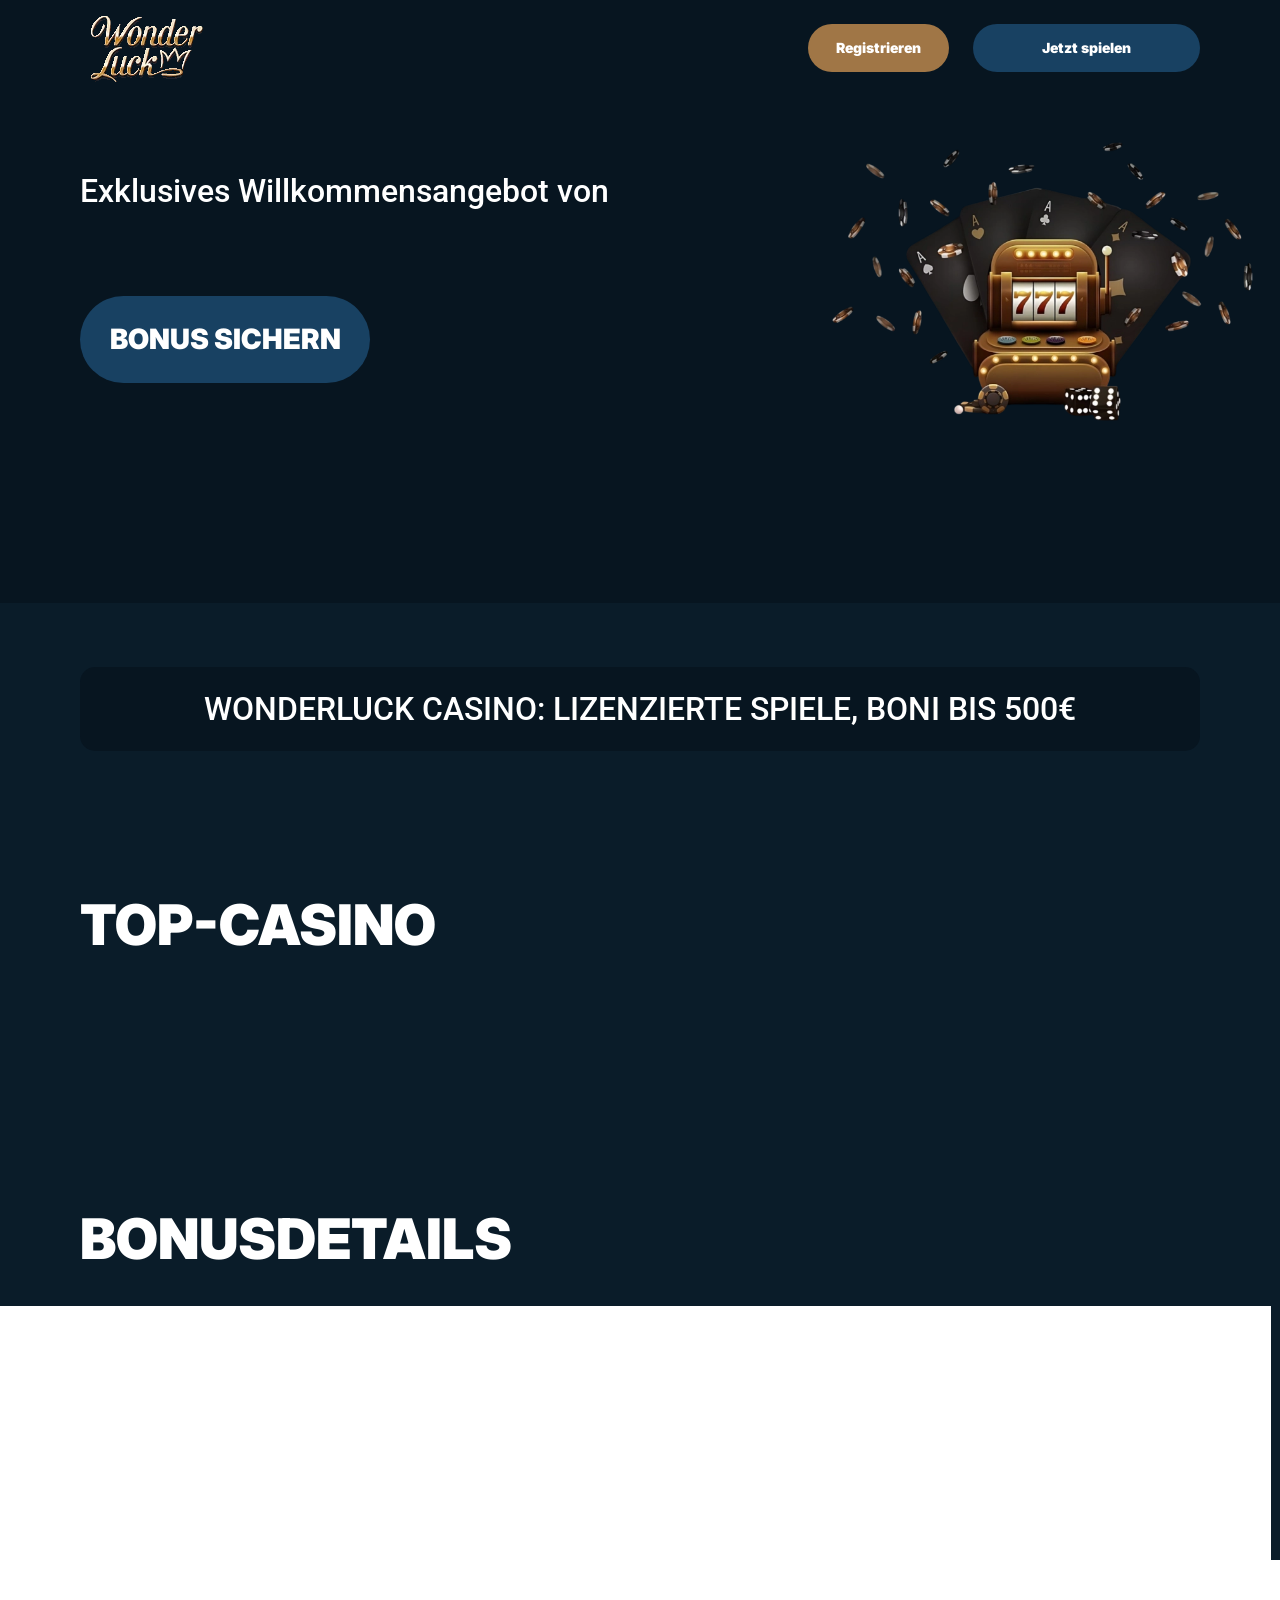
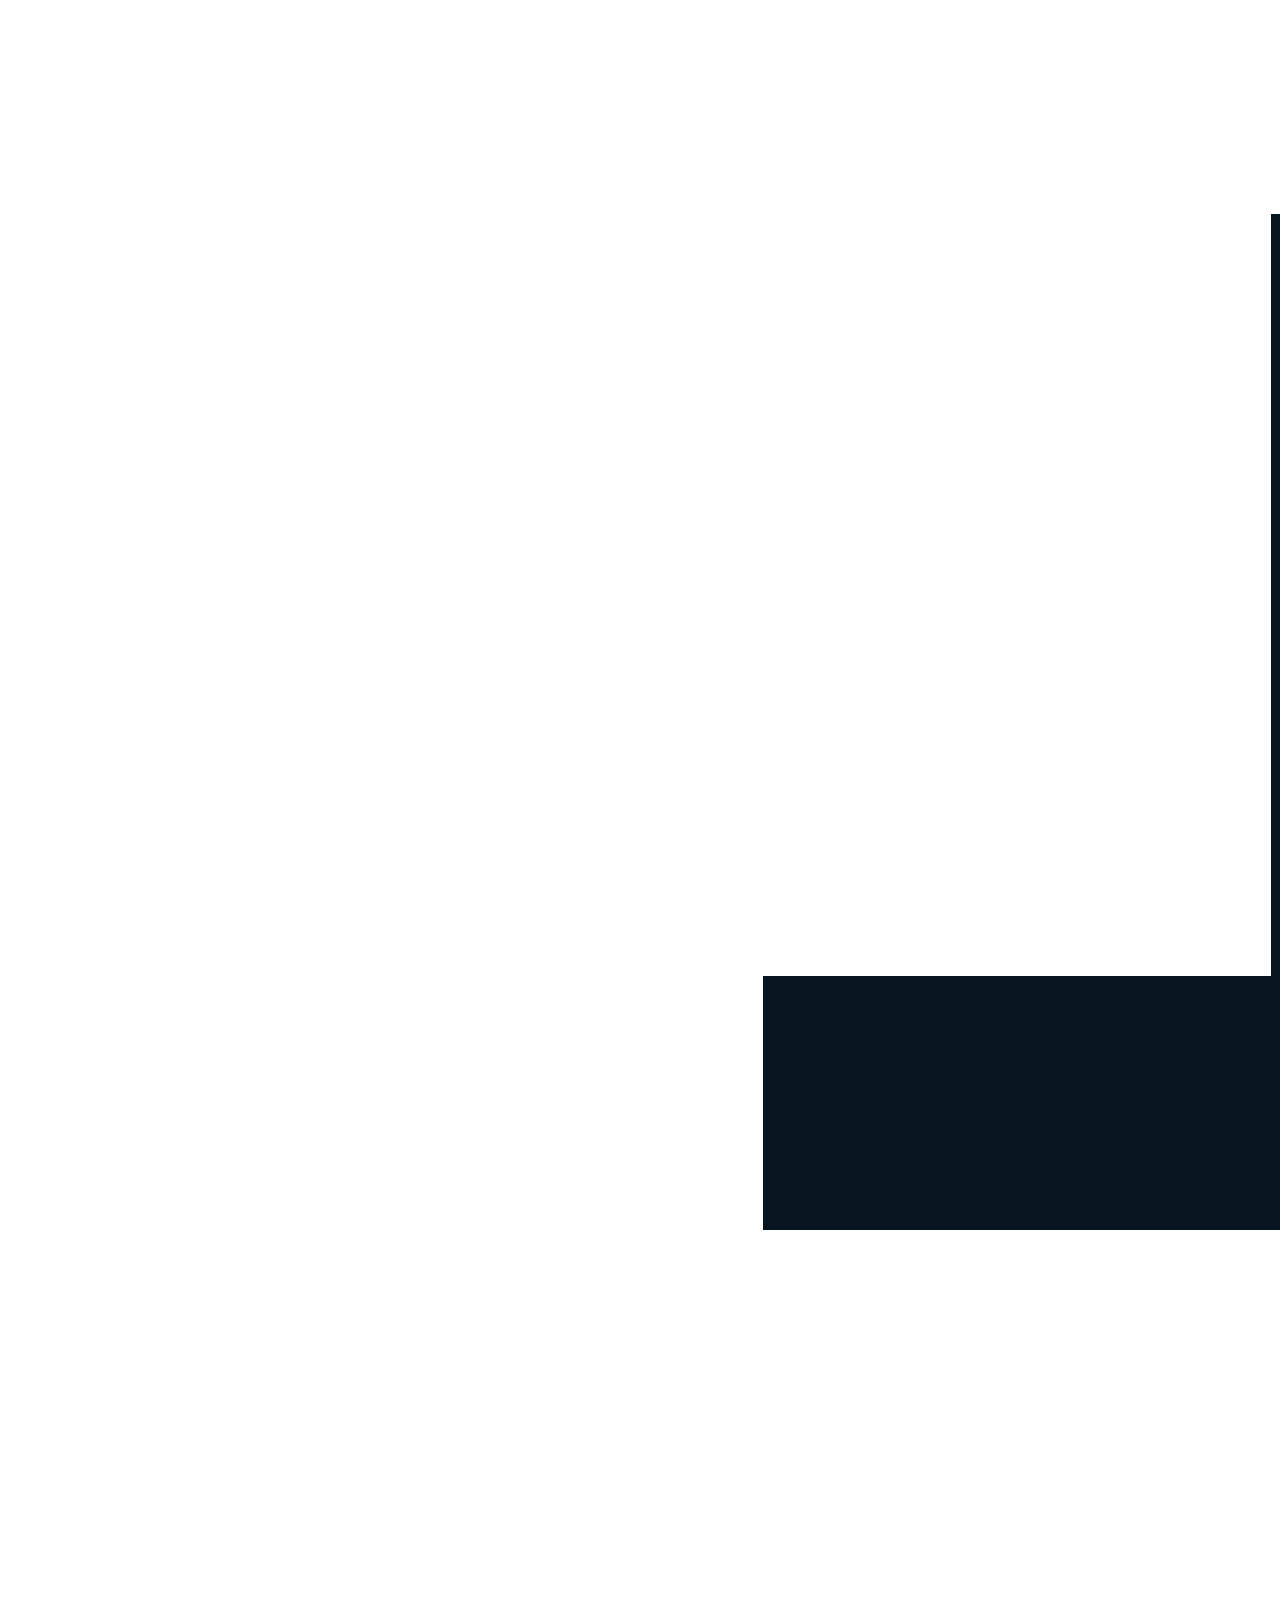
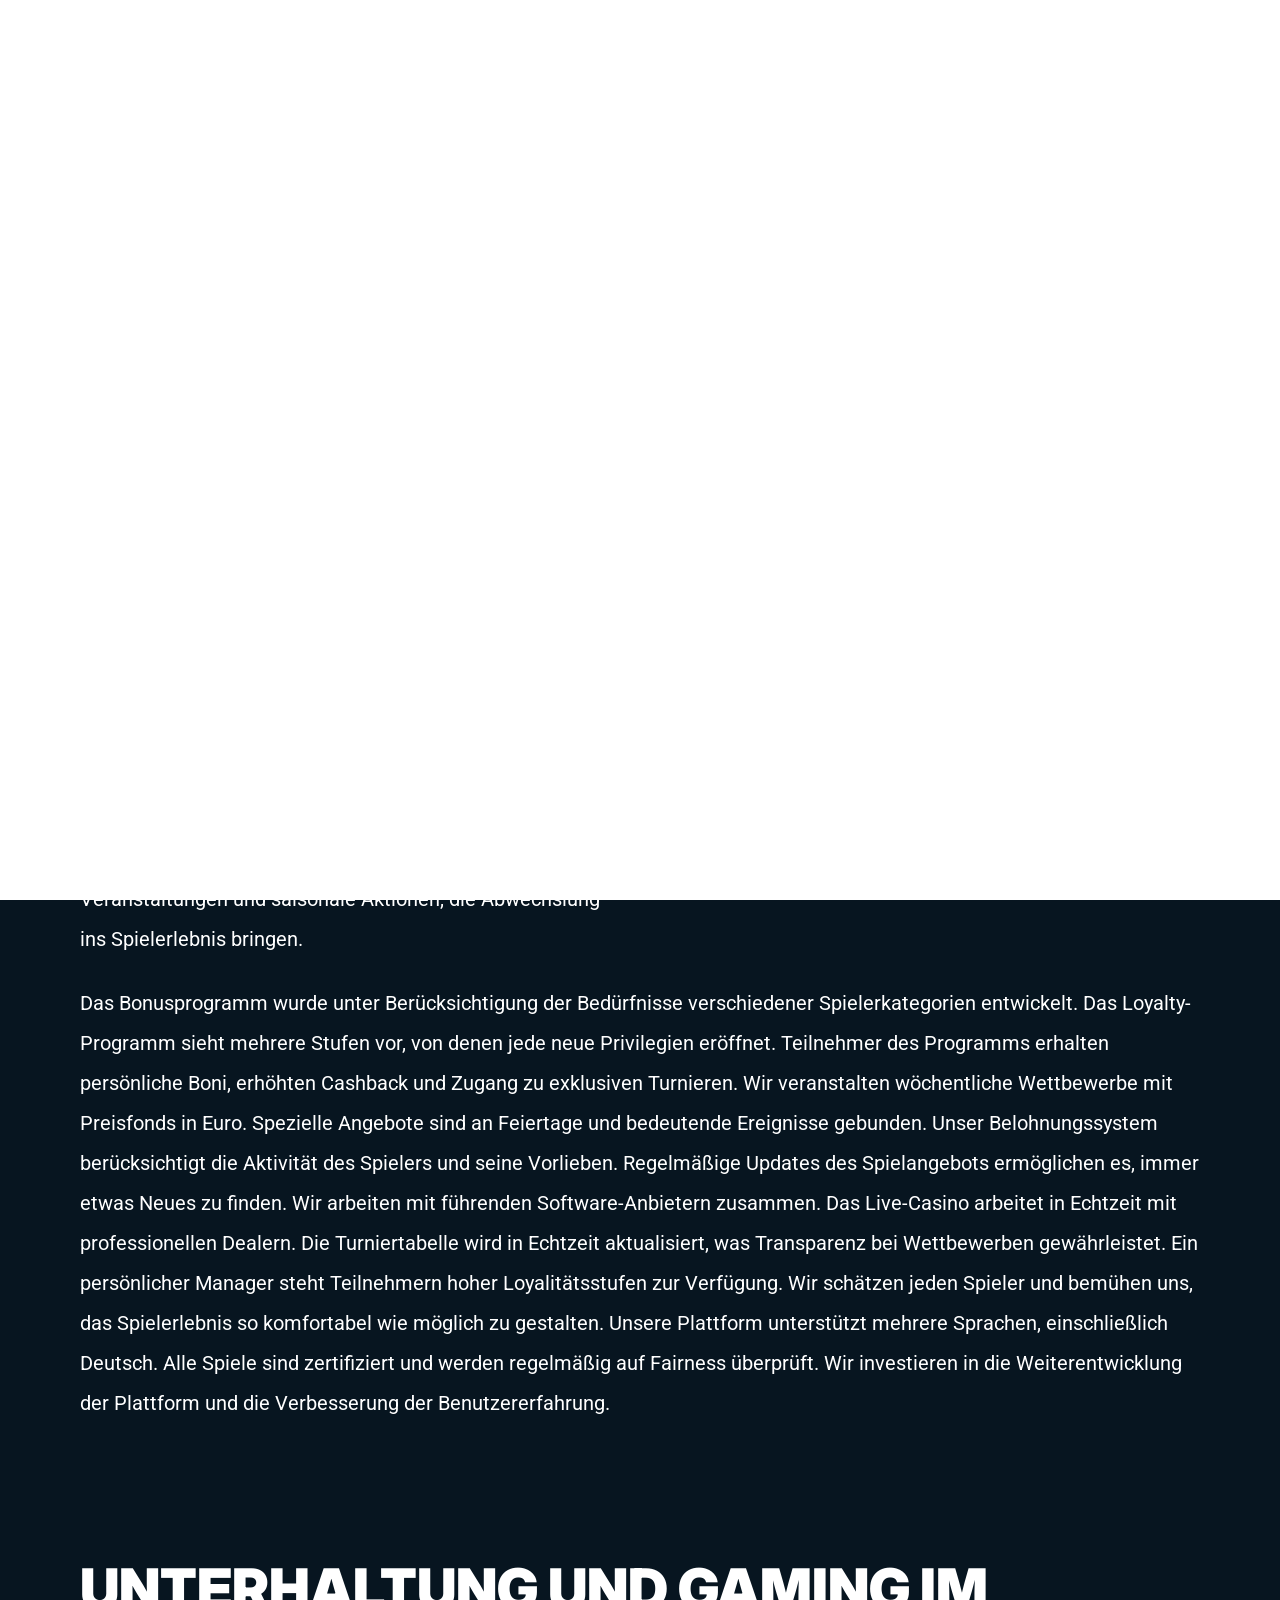
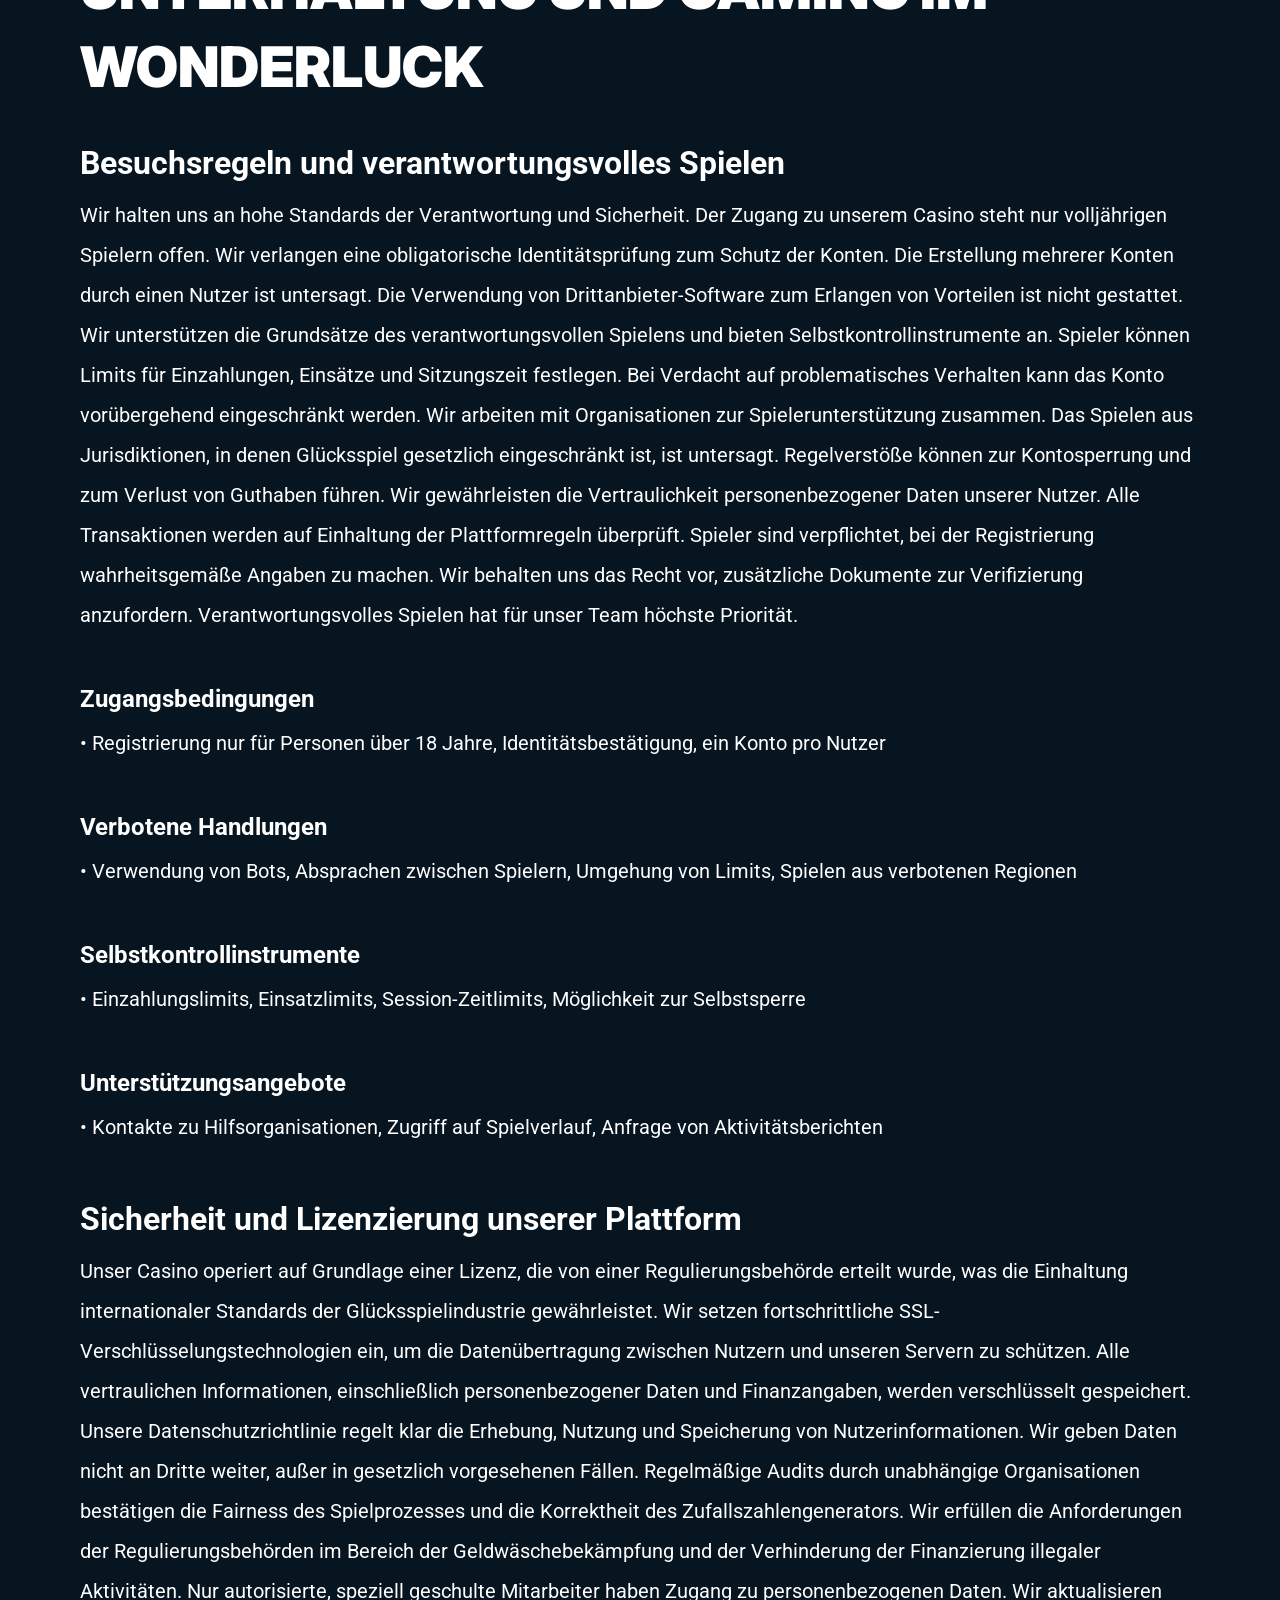
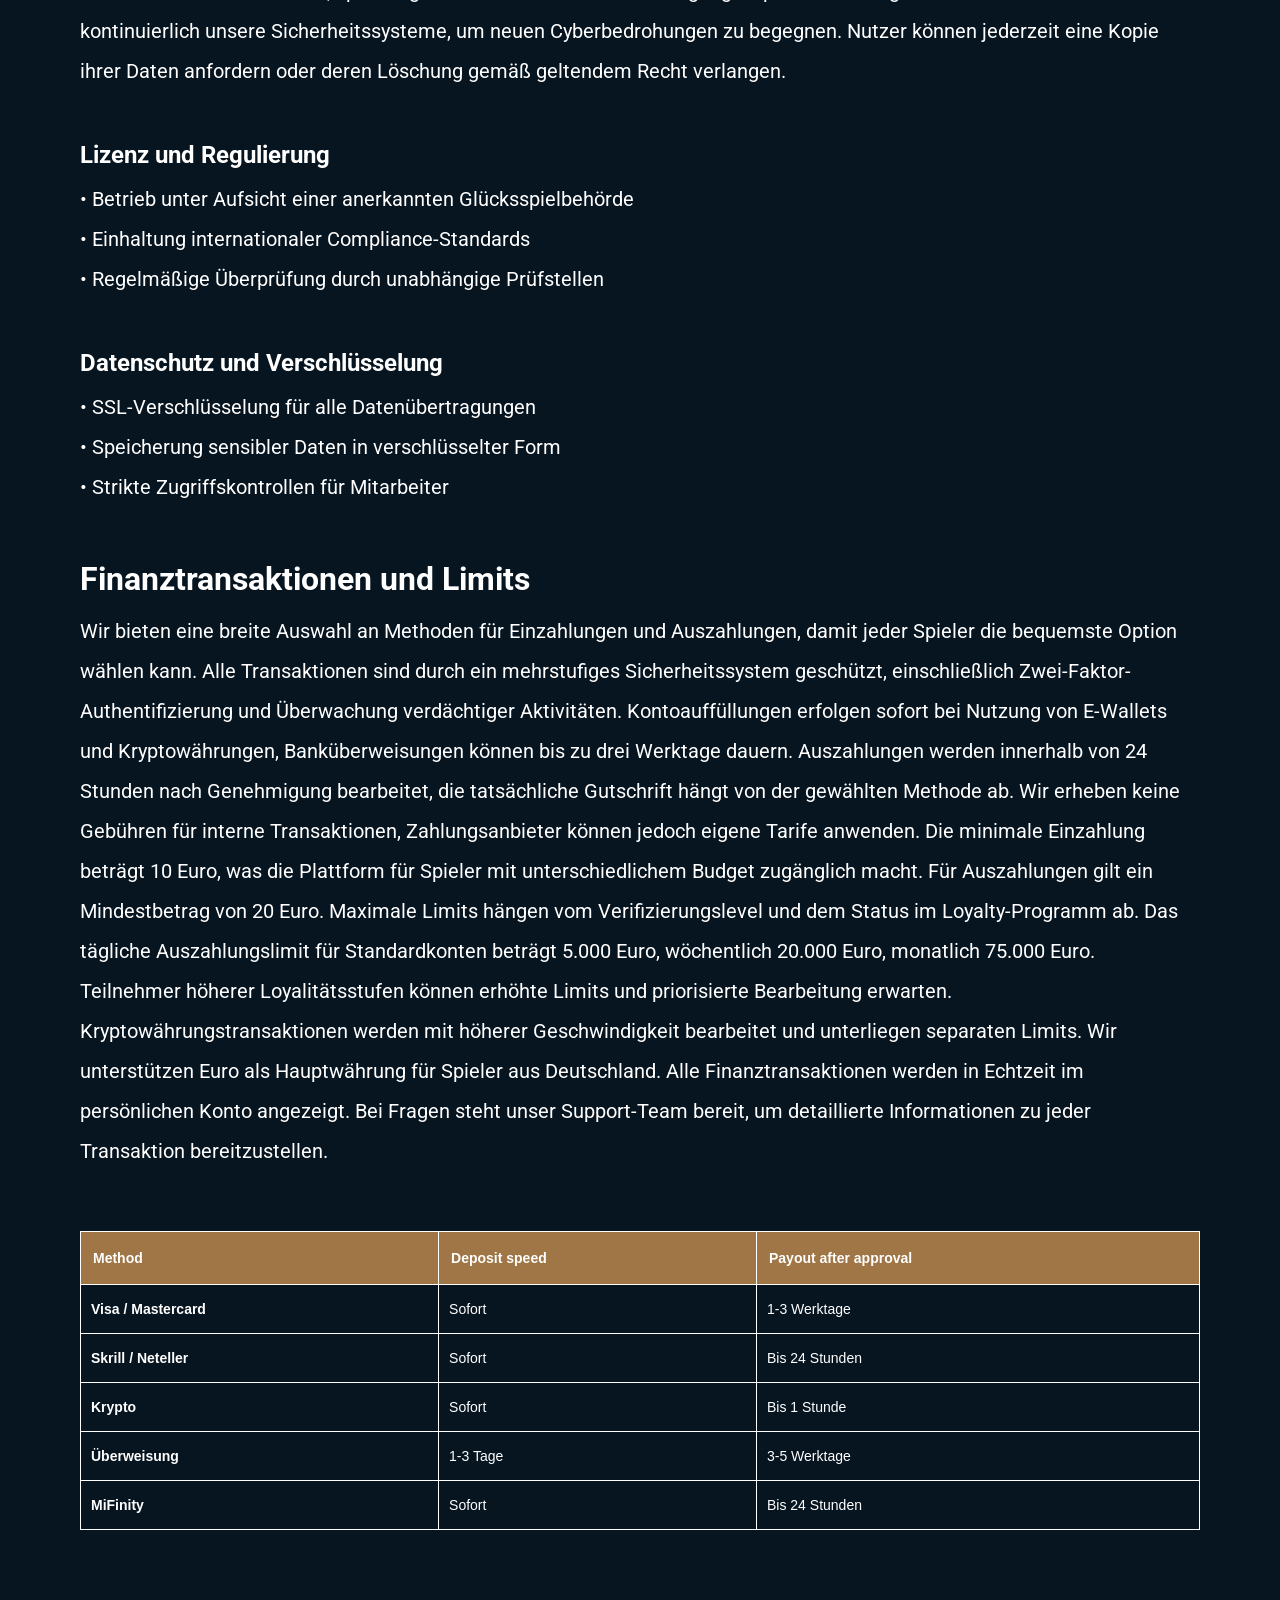
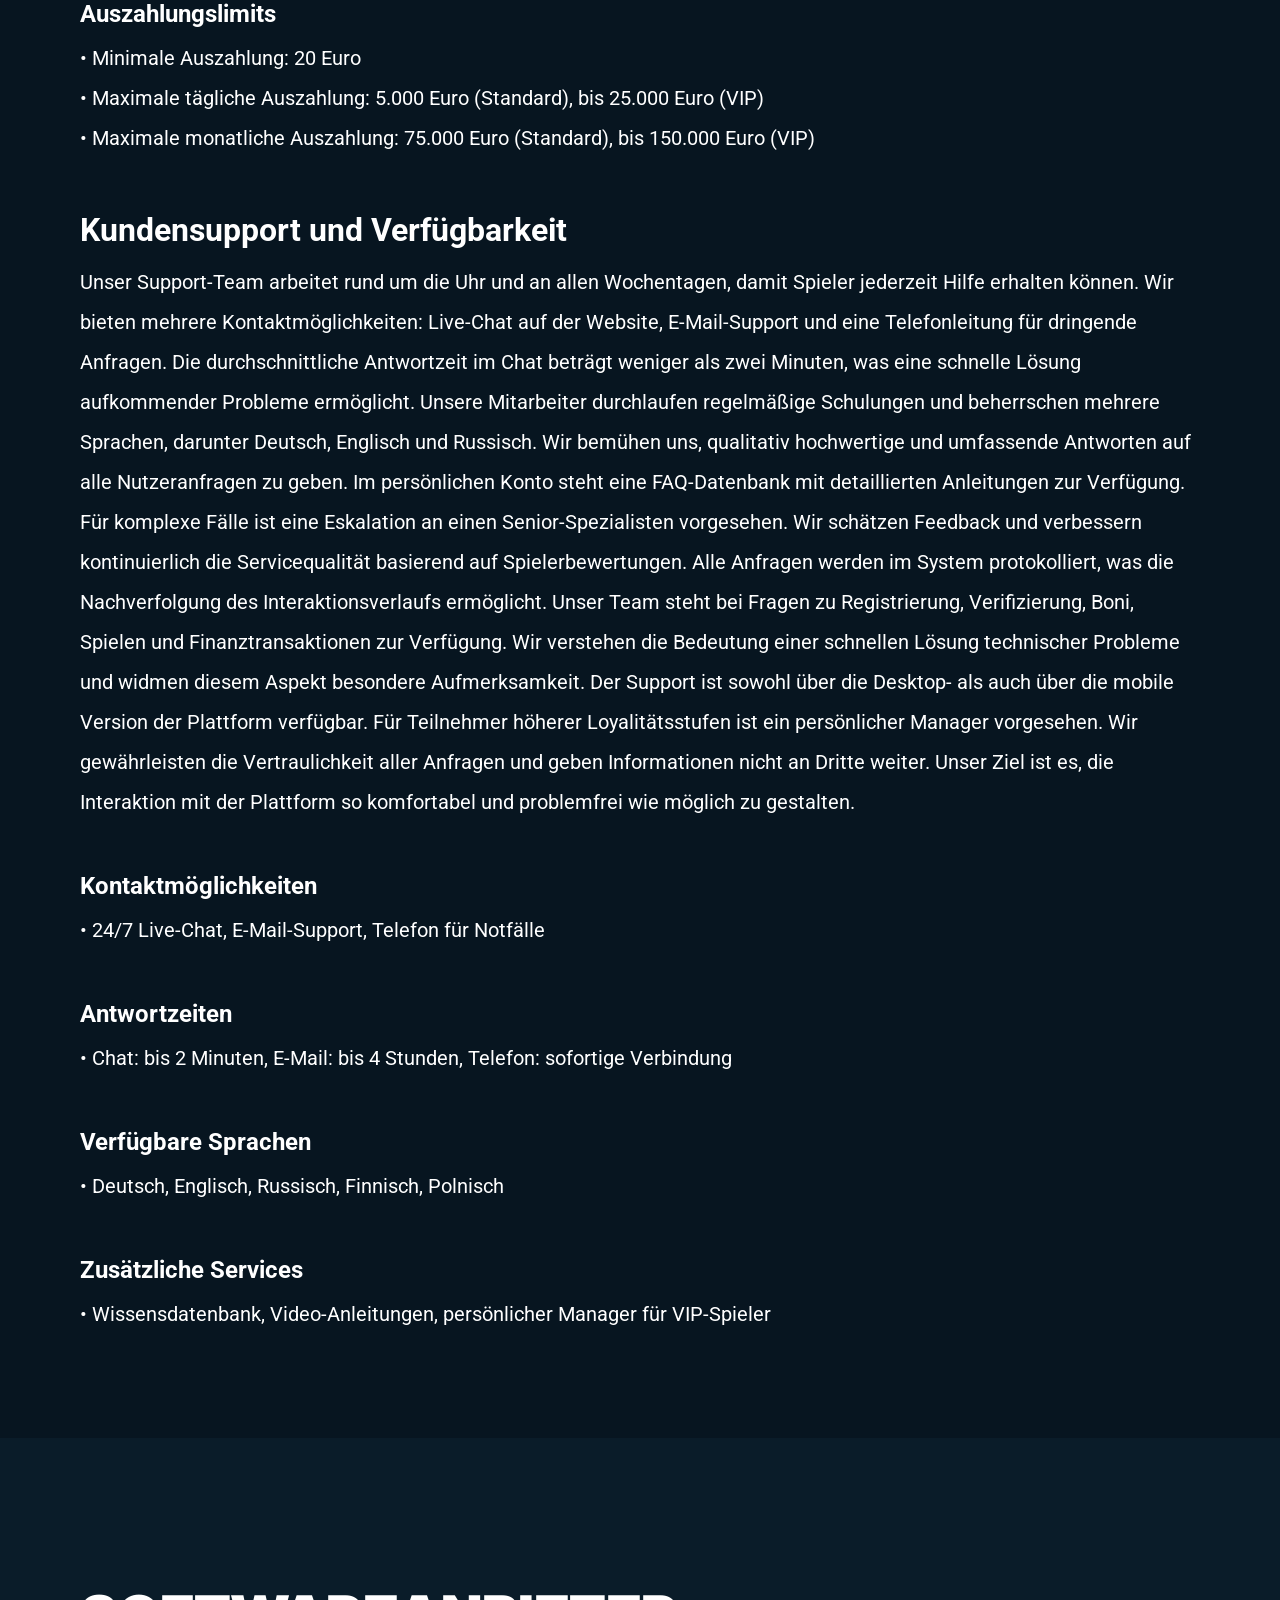
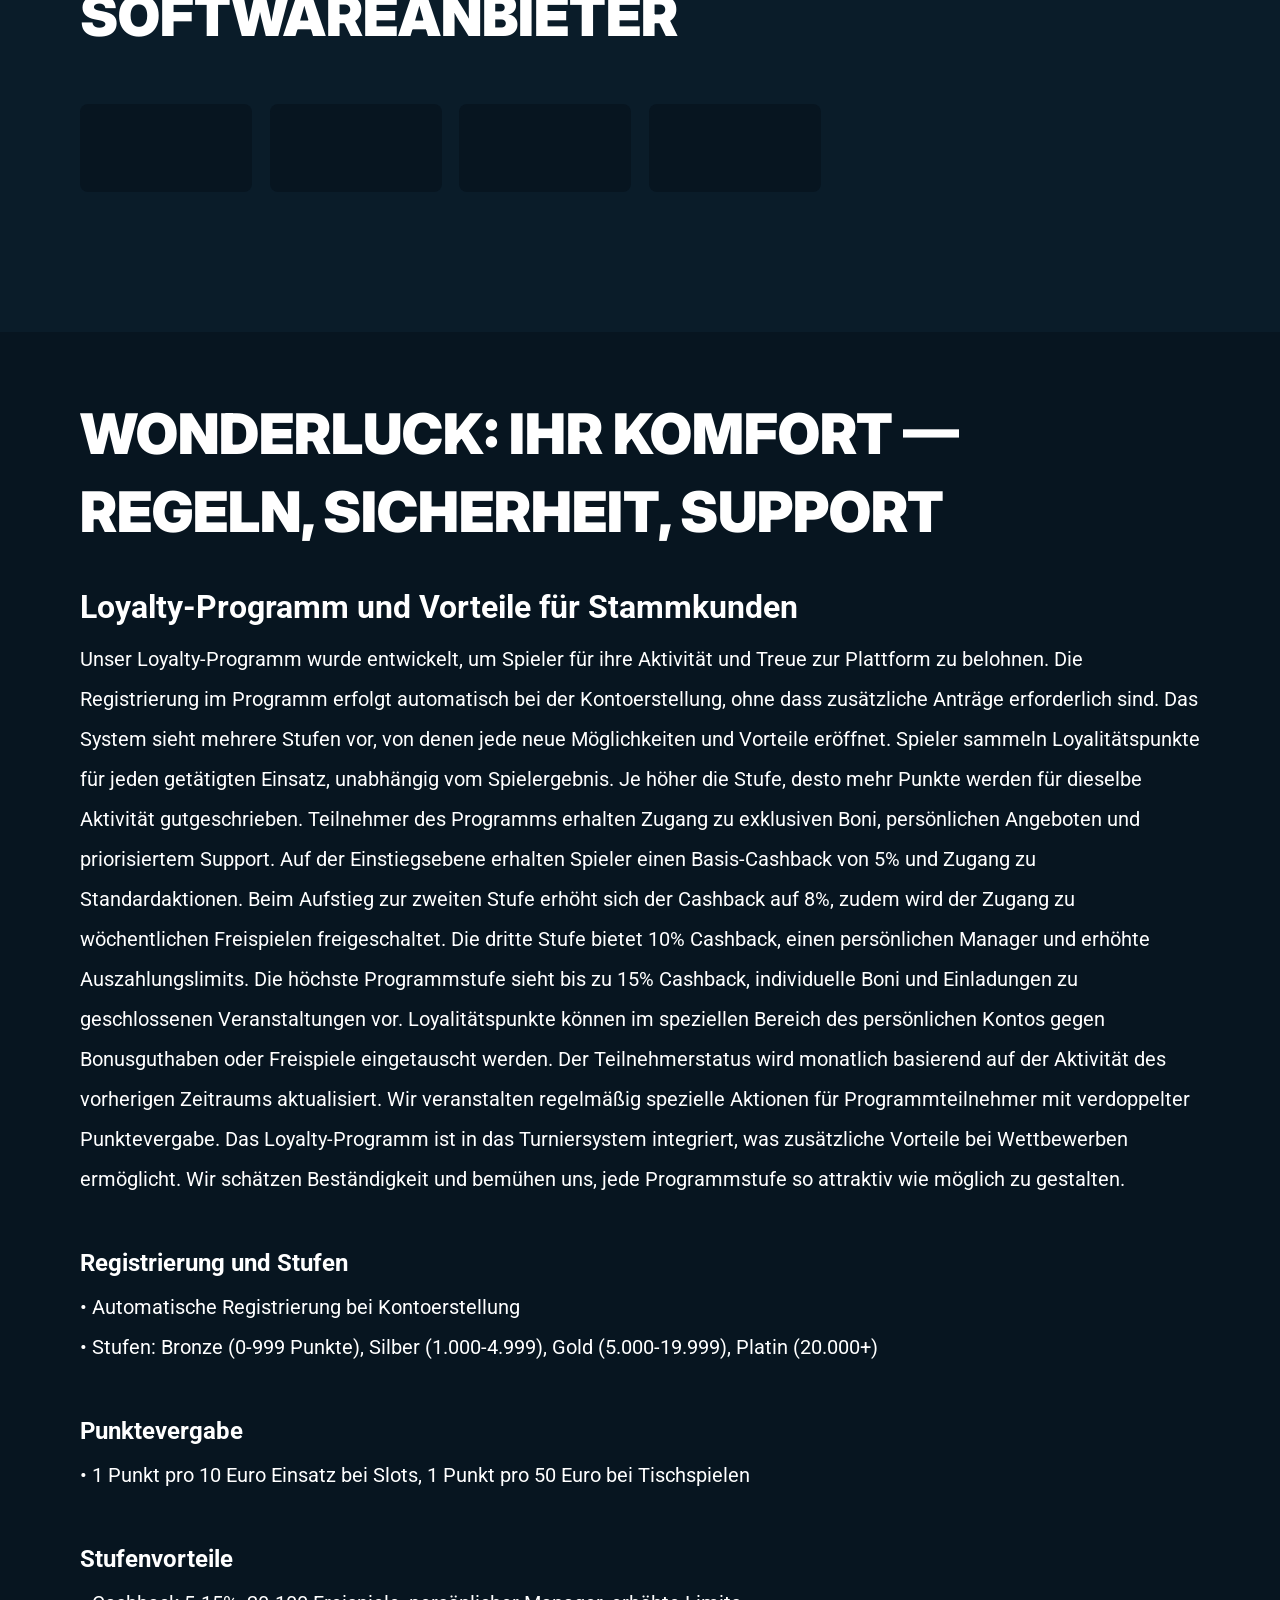
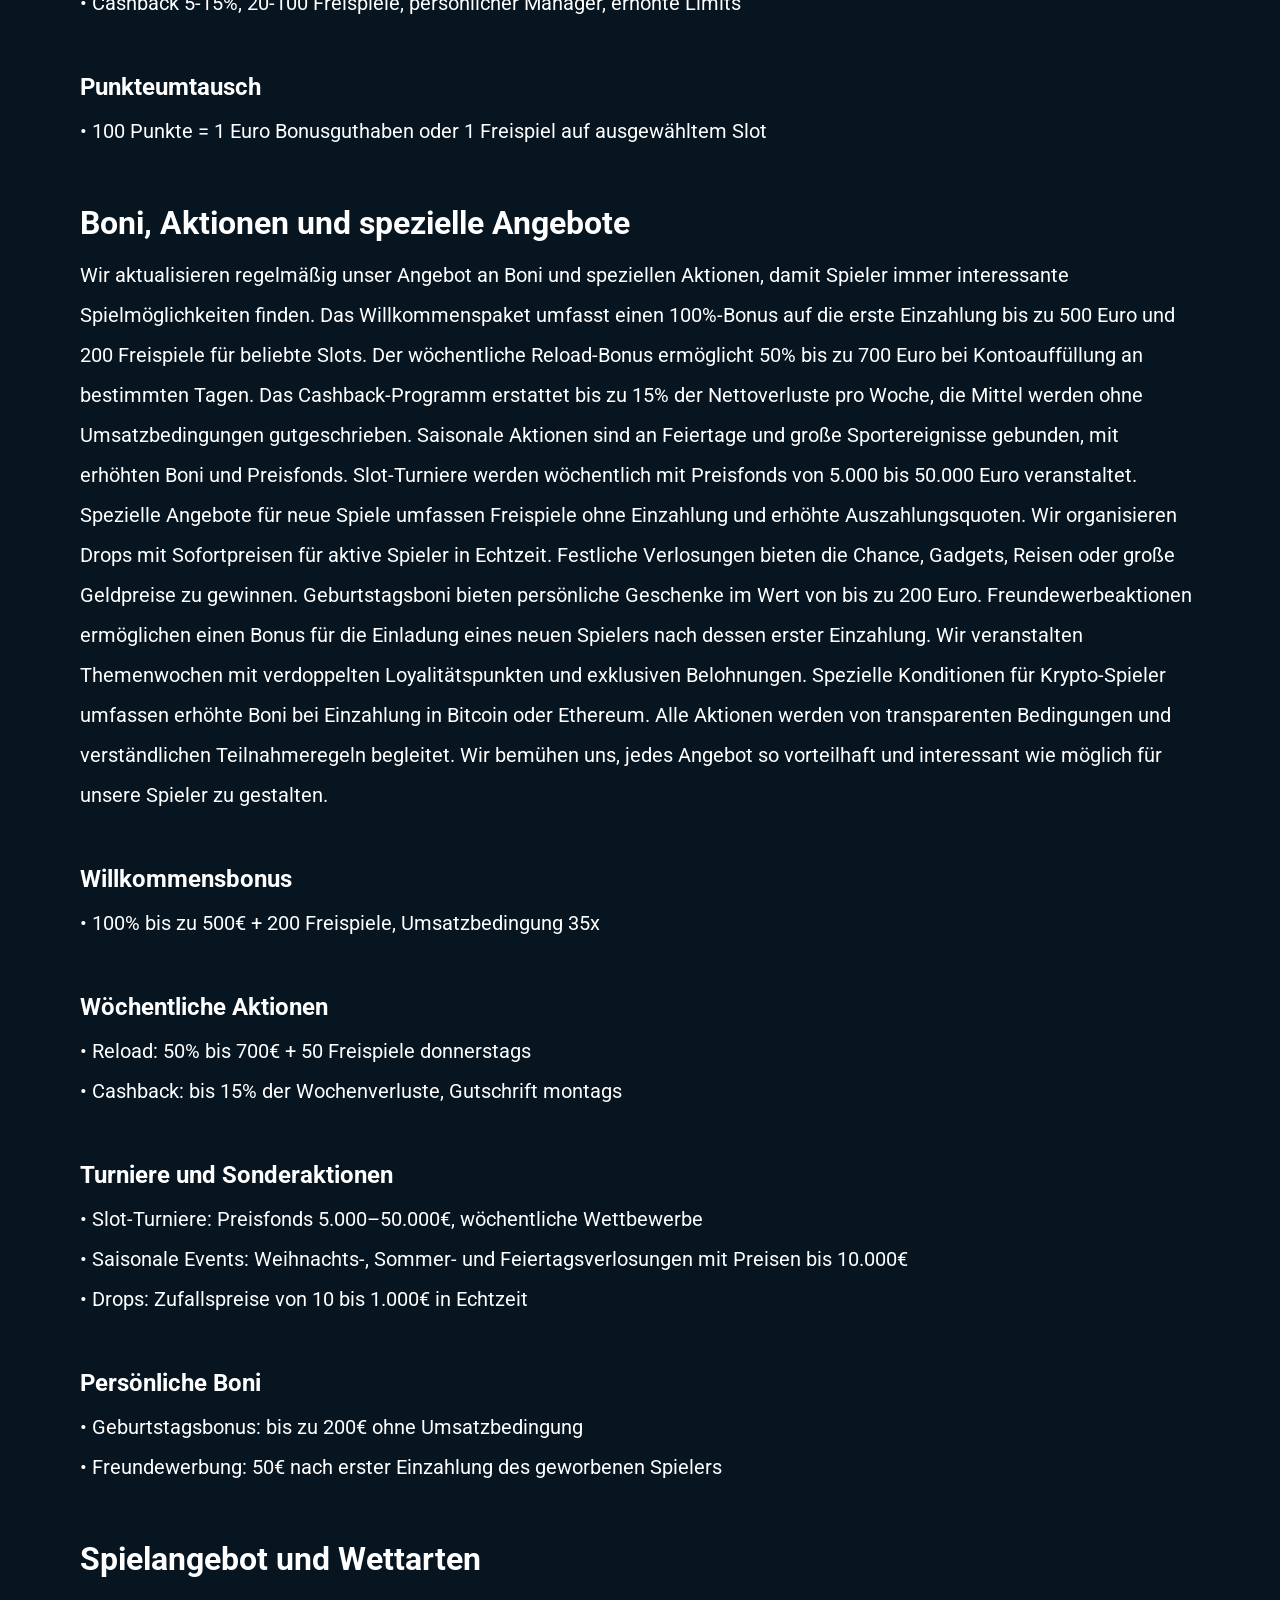
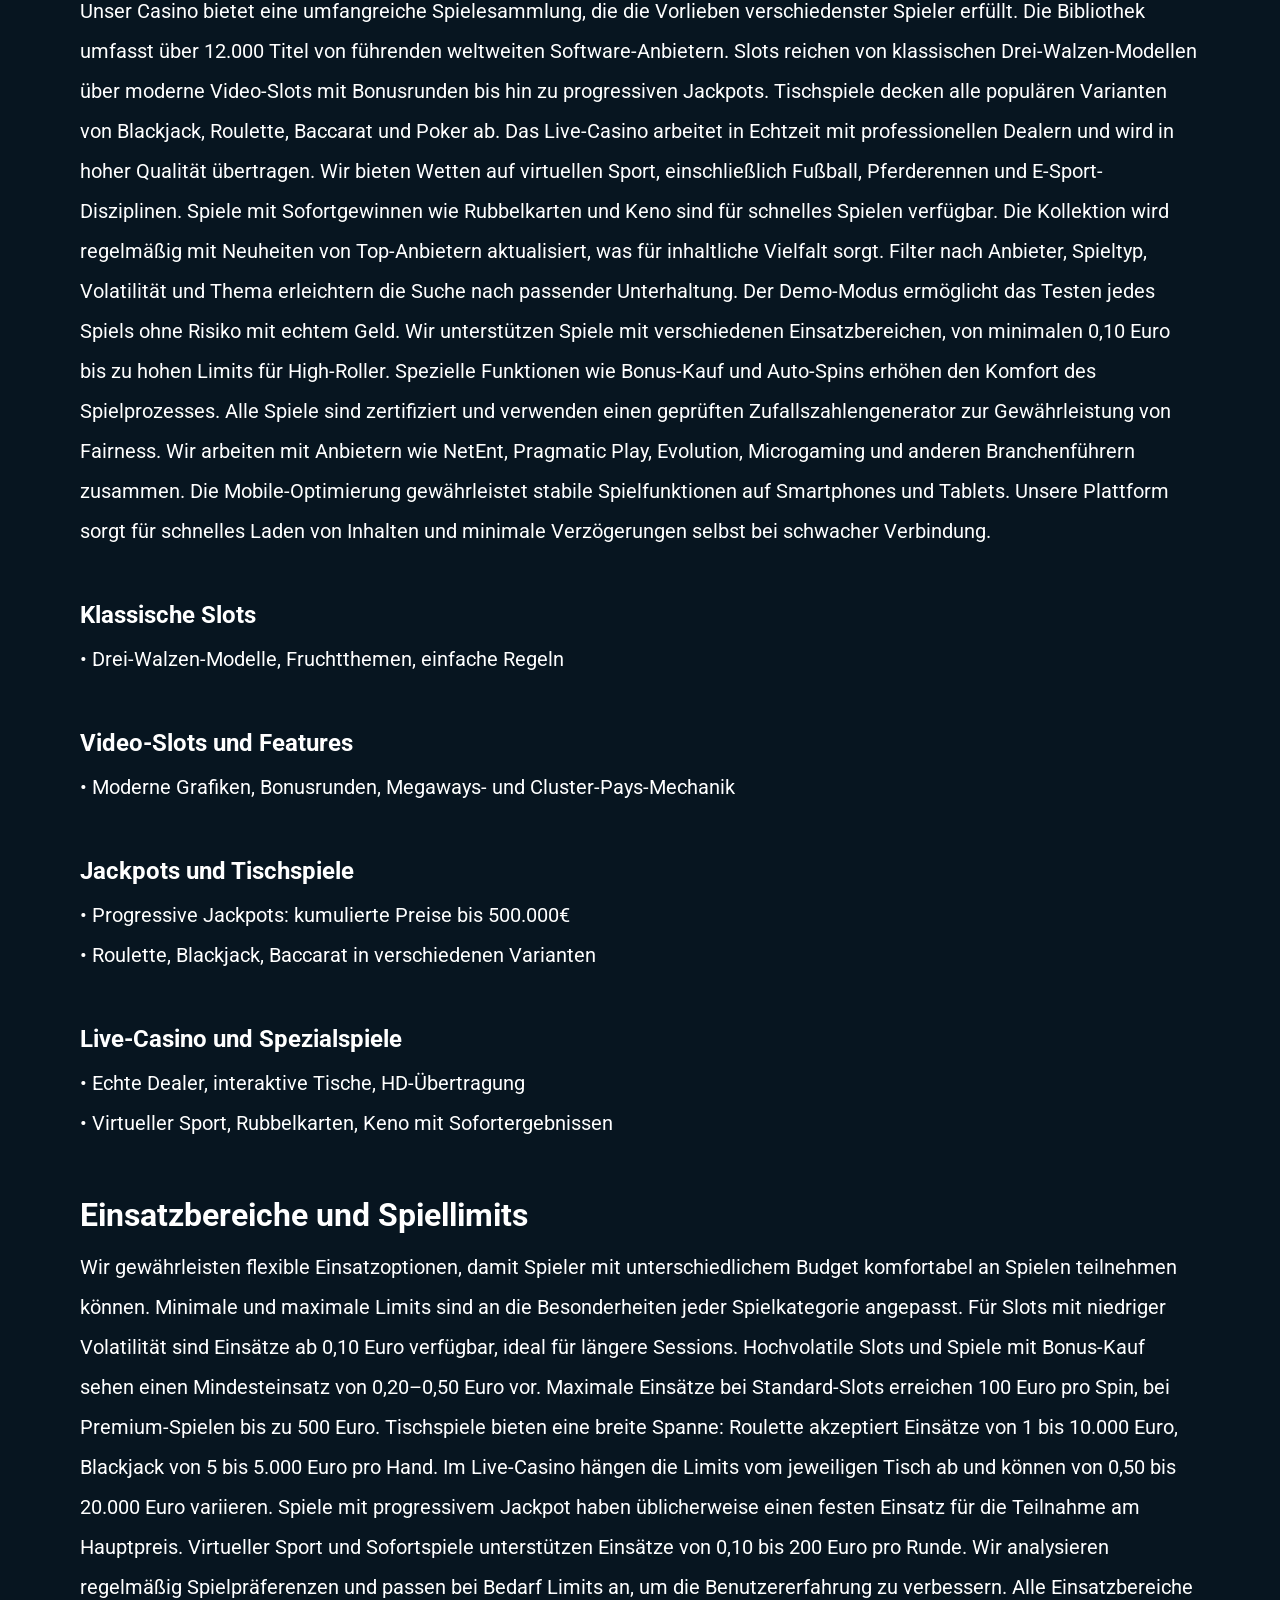
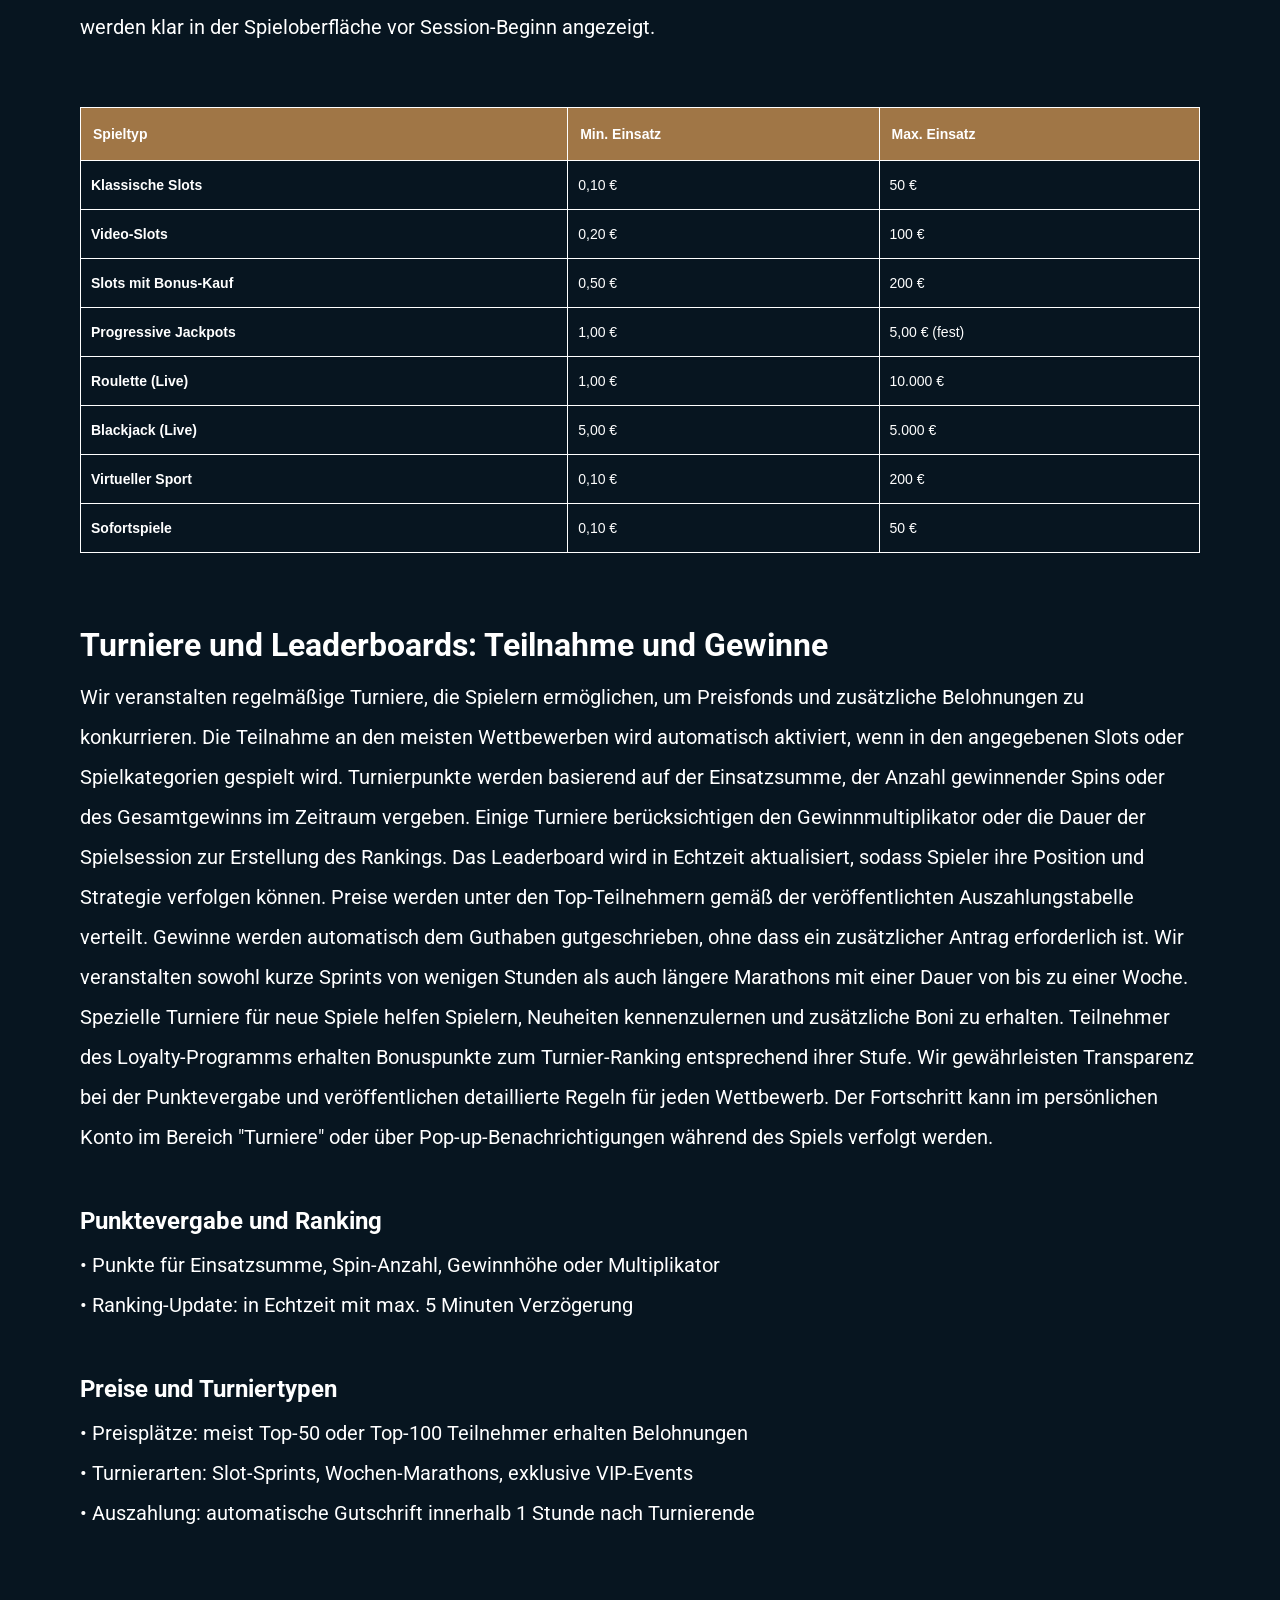
==== commit cfc4c8ef: "Site update" ====
--- a/index.html
+++ b/index.html
@@ -260,12 +260,6 @@
                                     <svg class="advantagesStar" width="30" height="29">
                                         <use href="#star-icon"></use>
                                     </svg>
-                                    <p class="advantagesText">Responsive Design für alle Geräte</p>
-                                </li>
-                                <li class="advantagesItem">
-                                    <svg class="advantagesStar" width="30" height="29">
-                                        <use href="#star-icon"></use>
-                                    </svg>
                                     <p class="advantagesText">Transparente Bonusbedingungen für alle Spieler</p>
                                 </li>
                                 <li class="advantagesItem">
@@ -338,7 +332,7 @@
                     <div class="historyBlock block">
                         <h2 class="historyTitle title">Unterhaltung und Gaming im Wonderluck</h2>
                         <div class="historyDescription"><h3 style = "font-weight: bold;font-size: 32px;">
-Besuchsregeln und verantwortungsvolles Spielen
+Besuchs&shy;regeln und verant&shy;wortungs&shy;volles Spielen
 </h3>
 <p>
 Wir halten uns an hohe Standards der Verantwortung und Sicherheit. Der Zugang zu unserem Casino steht nur volljährigen Spielern offen. Wir verlangen eine obligatorische Identitätsprüfung zum Schutz der Konten. Die Erstellung mehrerer Konten durch einen Nutzer ist untersagt. Die Verwendung von Drittanbieter-Software zum Erlangen von Vorteilen ist nicht gestattet. Wir unterstützen die Grundsätze des verantwortungsvollen Spielens und bieten Selbstkontrollinstrumente an. Spieler können Limits für Einzahlungen, Einsätze und Sitzungszeit festlegen. Bei Verdacht auf problematisches Verhalten kann das Konto vorübergehend eingeschränkt werden. Wir arbeiten mit Organisationen zur Spielerunterstützung zusammen. Das Spielen aus Jurisdiktionen, in denen Glücksspiel gesetzlich eingeschränkt ist, ist untersagt. Regelverstöße können zur Kontosperrung und zum Verlust von Guthaben führen. Wir gewährleisten die Vertraulichkeit personenbezogener Daten unserer Nutzer. Alle Transaktionen werden auf Einhaltung der Plattformregeln überprüft. Spieler sind verpflichtet, bei der Registrierung wahrheitsgemäße Angaben zu machen. Wir behalten uns das Recht vor, zusätzliche Dokumente zur Verifizierung anzufordern. Verantwortungsvolles Spielen hat für unser Team höchste Priorität.
@@ -357,7 +351,7 @@
 <li>• Verwendung von Bots, Absprachen zwischen Spielern, Umgehung von Limits, Spielen aus verbotenen Regionen</li>
 </ul><br>
 <h4 style = "font-weight: bold; font-size: 24px;">
-Selbstkontrollinstrumente
+Selbst&shy;kontroll&shy;instru&shy;mente
 </h4>
 <ul>
 <li>• Einzahlungslimits, Einsatzlimits, Session-Zeitlimits, Möglichkeit zur Selbstsperre</li>
@@ -394,7 +388,7 @@
 </ul><br>
 
 <h3 style = "font-weight: bold;font-size: 32px;">
-Finanztransaktionen und Limits
+Finanz&shy;trans&shy;aktionen und Limits
 </h3>
 <p>
 Wir bieten eine breite Auswahl an Methoden für Einzahlungen und Auszahlungen, damit jeder Spieler die bequemste Option wählen kann. Alle Transaktionen sind durch ein mehrstufiges Sicherheitssystem geschützt, einschließlich Zwei-Faktor-Authentifizierung und Überwachung verdächtiger Aktivitäten. Kontoauffüllungen erfolgen sofort bei Nutzung von E-Wallets und Kryptowährungen, Banküberweisungen können bis zu drei Werktage dauern. Auszahlungen werden innerhalb von 24 Stunden nach Genehmigung bearbeitet, die tatsächliche Gutschrift hängt von der gewählten Methode ab. Wir erheben keine Gebühren für interne Transaktionen, Zahlungsanbieter können jedoch eigene Tarife anwenden. Die minimale Einzahlung beträgt 10 Euro, was die Plattform für Spieler mit unterschiedlichem Budget zugänglich macht. Für Auszahlungen gilt ein Mindestbetrag von 20 Euro. Maximale Limits hängen vom Verifizierungslevel und dem Status im Loyalty-Programm ab. Das tägliche Auszahlungslimit für Standardkonten beträgt 5.000 Euro, wöchentlich 20.000 Euro, monatlich 75.000 Euro. Teilnehmer höherer Loyalitätsstufen können erhöhte Limits und priorisierte Bearbeitung erwarten. Kryptowährungstransaktionen werden mit höherer Geschwindigkeit bearbeitet und unterliegen separaten Limits. Wir unterstützen Euro als Hauptwährung für Spieler aus Deutschland. Alle Finanztransaktionen werden in Echtzeit im persönlichen Konto angezeigt. Bei Fragen steht unser Support-Team bereit, um detaillierte Informationen zu jeder Transaktion bereitzustellen.
